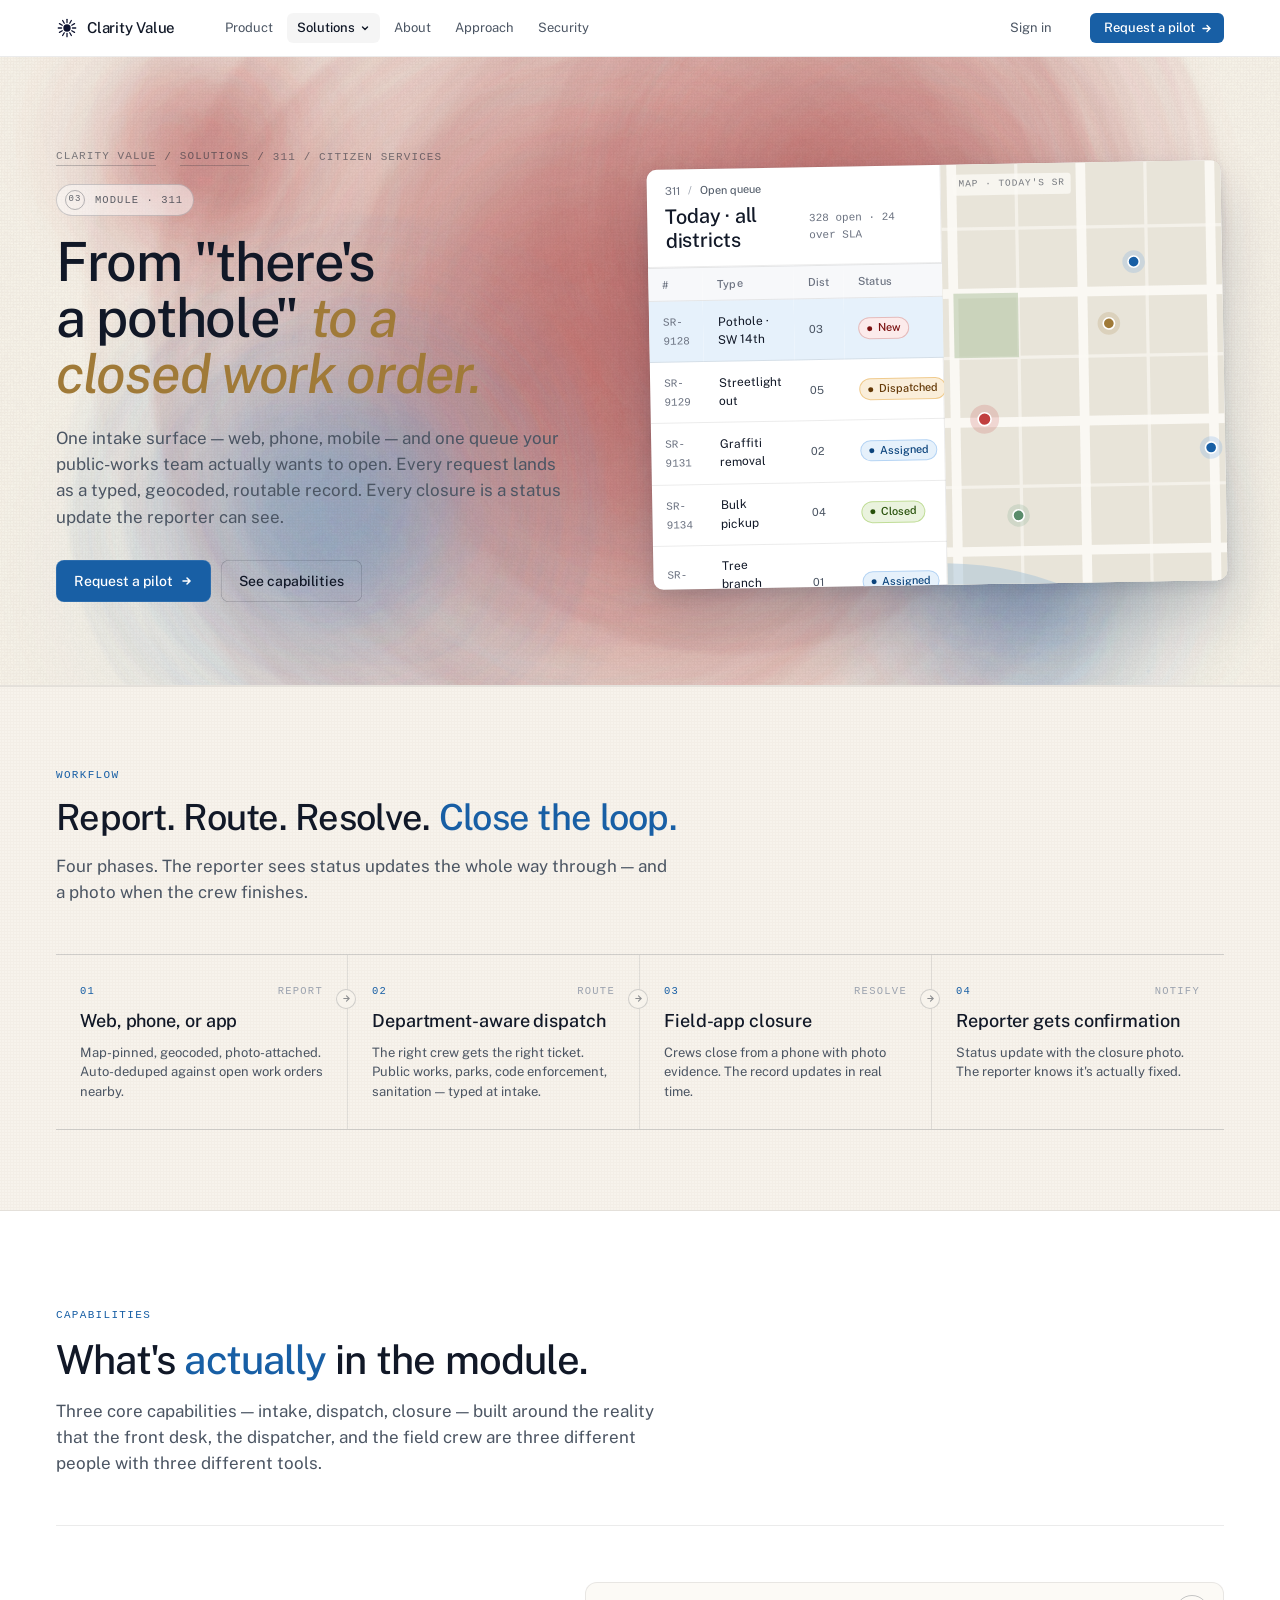
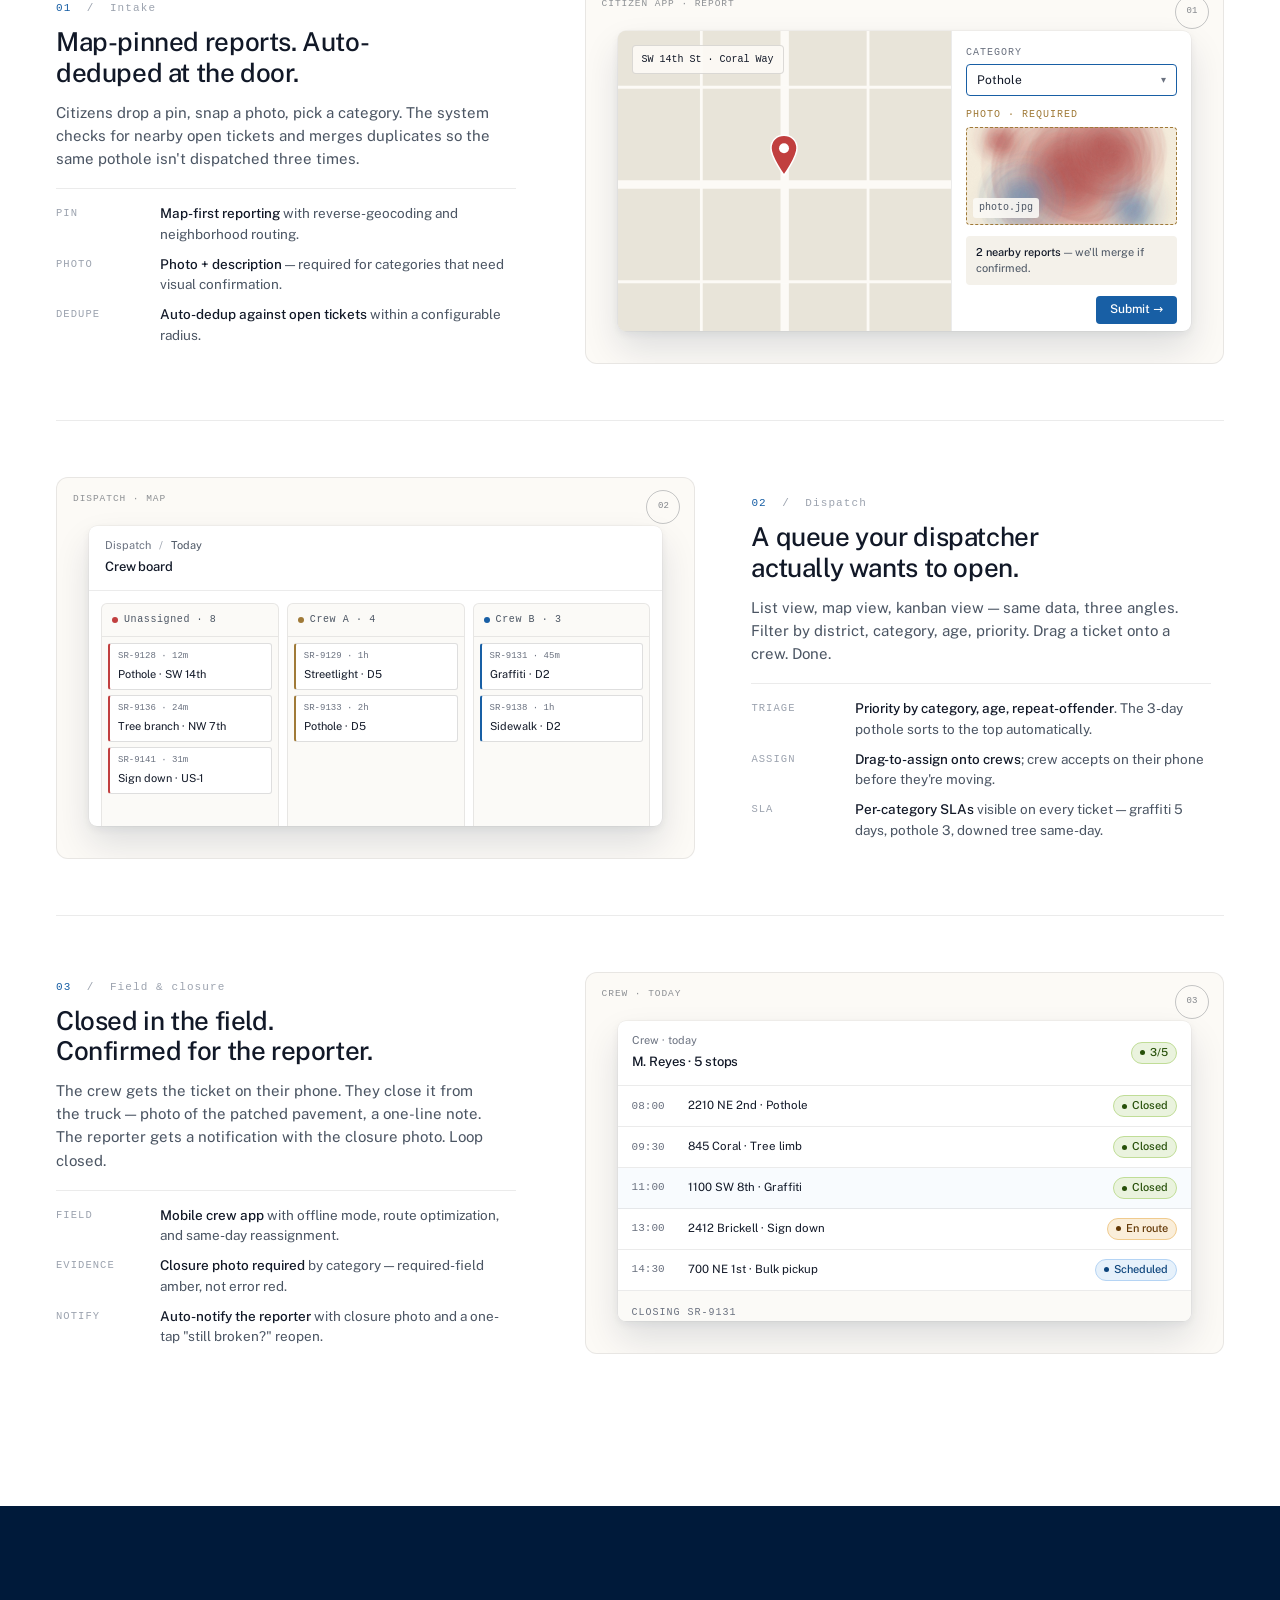
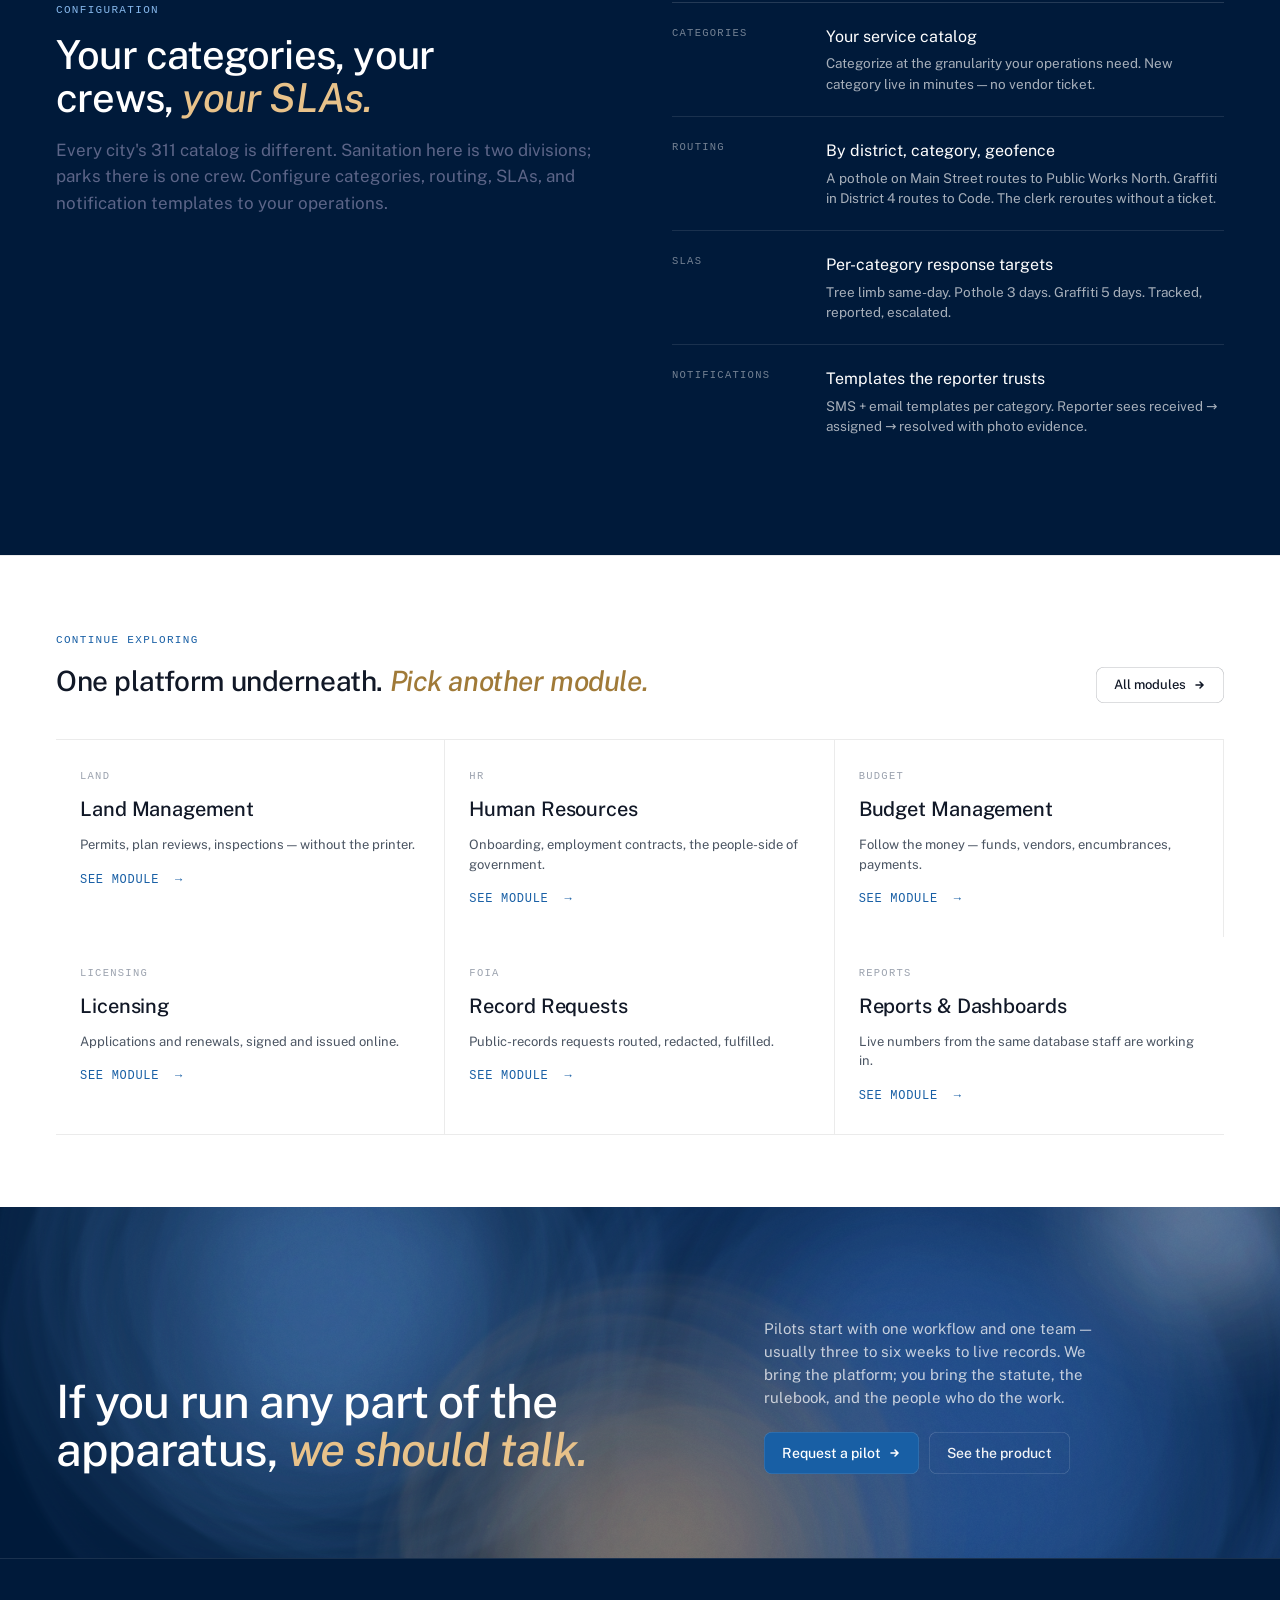
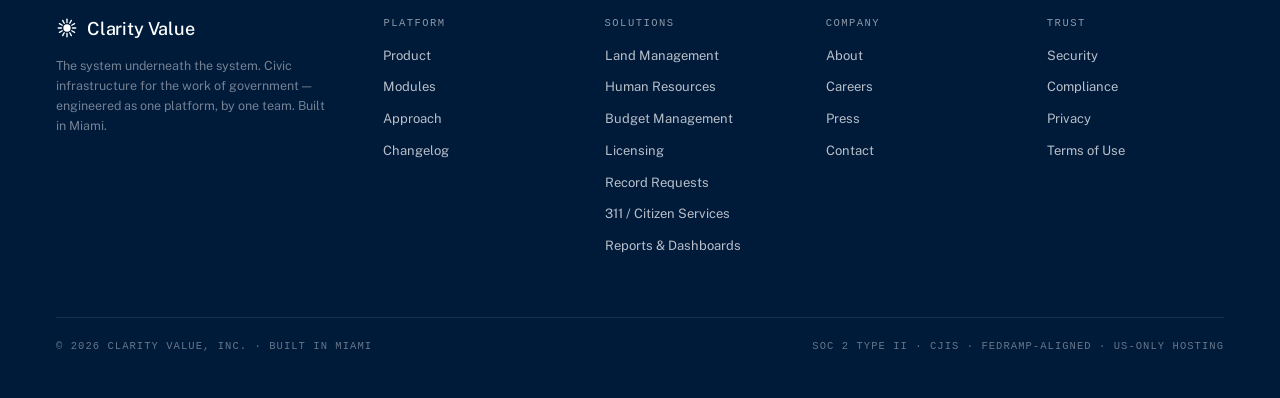
==== 311.html @ 5f14c414 "Cache fix: ?v=2 on module-shell css/js + reduce cache TTL to must-revalidate (was burning 24hr stale" ====
<!doctype html>
<html lang="en" data-cm-module="311">
<head>
<meta charset="utf-8" />
<meta name="viewport" content="width=device-width,initial-scale=1" />
<title>311 / Citizen Services — Clarity Value</title>
<meta name="description" content="From 'there's a pothole' to a closed work order. One intake surface — web, phone, mobile — and one queue your public-works team actually wants to open." />
<meta property="og:type" content="website" />
<meta property="og:site_name" content="Clarity Value" />
<meta property="og:url" content="https://clarityvalue.netlify.app/311.html" />
<meta property="og:title" content="311 / Citizen Services — Clarity Value" />
<meta property="og:description" content="From a pothole report to a closed work order. One intake surface, one queue." />
<meta property="og:image" content="https://clarityvalue.netlify.app/art/og-image.png" />
<meta property="og:image:width" content="1200" />
<meta property="og:image:height" content="630" />
<meta name="twitter:card" content="summary_large_image" />
<meta name="twitter:title" content="311 / Citizen Services — Clarity Value" />
<meta name="twitter:description" content="From a pothole report to a closed work order." />
<meta name="twitter:image" content="https://clarityvalue.netlify.app/art/og-image.png" />

<link rel="stylesheet" href="tokens/colors.css" />
<link rel="stylesheet" href="tokens/typography.css" />
<link rel="stylesheet" href="tokens/density.css" />
<link rel="stylesheet" href="tokens/components-controls.css" />
<link rel="stylesheet" href="tokens/components-display.css" />
<link rel="stylesheet" href="tokens/components-shell.css" />
<link rel="stylesheet" href="module-shell.css?v=2" />
<!-- Google Analytics -->
<script async src="https://www.googletagmanager.com/gtag/js?id=G-91MDWR08NJ"></script>
<script>
  window.dataLayer = window.dataLayer || [];
  function gtag(){dataLayer.push(arguments);}
  gtag('js', new Date());
  gtag('config', 'G-91MDWR08NJ');
</script>
</head>
<body>

<div data-cm-slot="nav"></div>

<main>

  <section class="cm-mhero cm-mhero--311">
    <div class="cm-mhero-row">
      <div>
        <div class="cm-mhero-crumb">
          <a href="index.html">Clarity Value</a><span>/</span>
          <a href="index.html#modules">Solutions</a><span>/</span>
          <span>311 / Citizen Services</span>
        </div>
        <span class="cm-mhero-fig"><span class="cm-fig-mark">03</span><span>Module · 311</span></span>
        <h1>From "there's a pothole" <em class="cm-script">to a closed work order.</em></h1>
        <p class="cm-mhero-lede">One intake surface — web, phone, mobile — and one queue your public-works team actually wants to open. Every request lands as a typed, geocoded, routable record. Every closure is a status update the reporter can see.</p>
        <div class="cm-mhero-ctas">
          <a class="cm-btn cm-btn--primary" href="contacts.html">Request a pilot
            <svg viewBox="0 0 12 12" fill="none"><path d="M2 6h7M6 3l3 3-3 3" stroke="currentColor" stroke-width="1.5" stroke-linecap="round"/></svg>
          </a>
          <a class="cm-btn cm-btn--ghost" href="#capabilities">See capabilities</a>
        </div>
      </div>
      <div class="cm-mhero-art">
        <div class="cm-mhero-surface" id="hero-surface" style="left:0;right:0;top:20px;bottom:20px;transform:rotate(-1deg)"></div>
      </div>
    </div>
  </section>

  <section class="cm-sec cm-sec--paper" style="padding:80px 0">
    <div class="cm-wrap">
      <div class="cm-sec-head">
        <span class="cm-eyebrow cm-eyebrow--blue cm-sec-eyebrow">Workflow</span>
        <h2 class="cm-sec-h2" style="font-size:36px">Report. Route. Resolve. <em>Close the loop.</em></h2>
        <p class="cm-sec-sub">Four phases. The reporter sees status updates the whole way through — and a photo when the crew finishes.</p>
      </div>
      <div class="cm-flow">
        <div class="cm-flow-step">
          <div class="cm-flow-k"><strong>01</strong><span>Report</span></div>
          <h4 class="cm-flow-h">Web, phone, or app</h4>
          <p class="cm-flow-b">Map-pinned, geocoded, photo-attached. Auto-deduped against open work orders nearby.</p>
          <div class="cm-flow-arrow"><svg viewBox="0 0 10 10" width="9" height="9" fill="none"><path d="M2 5h6M5 2l3 3-3 3" stroke="currentColor" stroke-width="1.2" stroke-linecap="round"/></svg></div>
        </div>
        <div class="cm-flow-step">
          <div class="cm-flow-k"><strong>02</strong><span>Route</span></div>
          <h4 class="cm-flow-h">Department-aware dispatch</h4>
          <p class="cm-flow-b">The right crew gets the right ticket. Public works, parks, code enforcement, sanitation — typed at intake.</p>
          <div class="cm-flow-arrow"><svg viewBox="0 0 10 10" width="9" height="9" fill="none"><path d="M2 5h6M5 2l3 3-3 3" stroke="currentColor" stroke-width="1.2" stroke-linecap="round"/></svg></div>
        </div>
        <div class="cm-flow-step">
          <div class="cm-flow-k"><strong>03</strong><span>Resolve</span></div>
          <h4 class="cm-flow-h">Field-app closure</h4>
          <p class="cm-flow-b">Crews close from a phone with photo evidence. The record updates in real time.</p>
          <div class="cm-flow-arrow"><svg viewBox="0 0 10 10" width="9" height="9" fill="none"><path d="M2 5h6M5 2l3 3-3 3" stroke="currentColor" stroke-width="1.2" stroke-linecap="round"/></svg></div>
        </div>
        <div class="cm-flow-step">
          <div class="cm-flow-k"><strong>04</strong><span>Notify</span></div>
          <h4 class="cm-flow-h">Reporter gets confirmation</h4>
          <p class="cm-flow-b">Status update with the closure photo. The reporter knows it's actually fixed.</p>
        </div>
      </div>
    </div>
  </section>

  <section class="cm-sec" id="capabilities">
    <div class="cm-wrap">
      <div class="cm-sec-head">
        <span class="cm-eyebrow cm-eyebrow--blue cm-sec-eyebrow">Capabilities</span>
        <h2 class="cm-sec-h2">What's <em>actually</em> in the module.</h2>
        <p class="cm-sec-sub">Three core capabilities — intake, dispatch, closure — built around the reality that the front desk, the dispatcher, and the field crew are three different people with three different tools.</p>
      </div>

      <div class="cm-cap-row" style="margin-top:48px">
        <div class="cm-cap-copy">
          <div class="cm-cap-num"><strong>01</strong> &nbsp;/&nbsp; Intake</div>
          <h3 class="cm-cap-h3">Map-pinned reports. Auto-deduped at the door.</h3>
          <p class="cm-cap-lede">Citizens drop a pin, snap a photo, pick a category. The system checks for nearby open tickets and merges duplicates so the same pothole isn't dispatched three times.</p>
          <ul class="cm-cap-bullets">
            <li><span class="cm-feat-k">Pin</span><span><b>Map-first reporting</b> with reverse-geocoding and neighborhood routing.</span></li>
            <li><span class="cm-feat-k">Photo</span><span><b>Photo + description</b> — required for categories that need visual confirmation.</span></li>
            <li><span class="cm-feat-k">Dedupe</span><span><b>Auto-dedup against open tickets</b> within a configurable radius.</span></li>
          </ul>
        </div>
        <div class="cm-cap-art">
          <span class="cm-cap-art-spec">CITIZEN APP · REPORT</span>
          <span class="cm-cap-art-mark">01</span>
          <div class="cm-cap-art-surface" id="cap1-surface"></div>
        </div>
      </div>

      <div class="cm-cap-row cm-cap-row--reverse">
        <div class="cm-cap-art">
          <span class="cm-cap-art-spec">DISPATCH · MAP</span>
          <span class="cm-cap-art-mark">02</span>
          <div class="cm-cap-art-surface" id="cap2-surface"></div>
        </div>
        <div class="cm-cap-copy">
          <div class="cm-cap-num"><strong>02</strong> &nbsp;/&nbsp; Dispatch</div>
          <h3 class="cm-cap-h3">A queue your dispatcher actually wants to open.</h3>
          <p class="cm-cap-lede">List view, map view, kanban view — same data, three angles. Filter by district, category, age, priority. Drag a ticket onto a crew. Done.</p>
          <ul class="cm-cap-bullets">
            <li><span class="cm-feat-k">Triage</span><span><b>Priority by category, age, repeat-offender</b>. The 3-day pothole sorts to the top automatically.</span></li>
            <li><span class="cm-feat-k">Assign</span><span><b>Drag-to-assign onto crews</b>; crew accepts on their phone before they're moving.</span></li>
            <li><span class="cm-feat-k">SLA</span><span><b>Per-category SLAs</b> visible on every ticket — graffiti 5 days, pothole 3, downed tree same-day.</span></li>
          </ul>
        </div>
      </div>

      <div class="cm-cap-row">
        <div class="cm-cap-copy">
          <div class="cm-cap-num"><strong>03</strong> &nbsp;/&nbsp; Field &amp; closure</div>
          <h3 class="cm-cap-h3">Closed in the field. Confirmed for the reporter.</h3>
          <p class="cm-cap-lede">The crew gets the ticket on their phone. They close it from the truck — photo of the patched pavement, a one-line note. The reporter gets a notification with the closure photo. Loop closed.</p>
          <ul class="cm-cap-bullets">
            <li><span class="cm-feat-k">Field</span><span><b>Mobile crew app</b> with offline mode, route optimization, and same-day reassignment.</span></li>
            <li><span class="cm-feat-k">Evidence</span><span><b>Closure photo required</b> by category — required-field amber, not error red.</span></li>
            <li><span class="cm-feat-k">Notify</span><span><b>Auto-notify the reporter</b> with closure photo and a one-tap "still broken?" reopen.</span></li>
          </ul>
        </div>
        <div class="cm-cap-art">
          <span class="cm-cap-art-spec">CREW · TODAY</span>
          <span class="cm-cap-art-mark">03</span>
          <div class="cm-cap-art-surface" id="cap3-surface"></div>
        </div>
      </div>
    </div>
  </section>

  <section class="cm-sec cm-sec--dark">
    <div class="cm-wrap">
      <div style="display:grid;grid-template-columns:1fr 1fr;gap:64px;align-items:start">
        <div>
          <span class="cm-eyebrow cm-eyebrow--blue cm-sec-eyebrow" style="color:#85B7EB">Configuration</span>
          <h2 class="cm-sec-h2">Your categories, your crews, <em class="cm-script">your SLAs.</em></h2>
          <p class="cm-sec-sub" style="margin-top:18px">Every city's 311 catalog is different. Sanitation here is two divisions; parks there is one crew. Configure categories, routing, SLAs, and notification templates to your operations.</p>
        </div>
        <div style="display:flex;flex-direction:column;border-top:0.5px solid rgba(255,255,255,0.14)">
          <div style="padding:22px 0;border-bottom:0.5px solid rgba(255,255,255,0.10);display:grid;grid-template-columns:130px 1fr;gap:24px"><span style="font-family:var(--cv-font-mono);font-size:10.5px;letter-spacing:0.12em;text-transform:uppercase;color:rgba(255,255,255,0.45)">Categories</span><div><div style="color:#fff;font-family:var(--cv-font-display);font-size:16px;margin-bottom:4px">Your service catalog</div><div style="font-size:13.5px;line-height:1.5;color:rgba(255,255,255,0.65)">Categorize at the granularity your operations need. New category live in minutes — no vendor ticket.</div></div></div>
          <div style="padding:22px 0;border-bottom:0.5px solid rgba(255,255,255,0.10);display:grid;grid-template-columns:130px 1fr;gap:24px"><span style="font-family:var(--cv-font-mono);font-size:10.5px;letter-spacing:0.12em;text-transform:uppercase;color:rgba(255,255,255,0.45)">Routing</span><div><div style="color:#fff;font-family:var(--cv-font-display);font-size:16px;margin-bottom:4px">By district, category, geofence</div><div style="font-size:13.5px;line-height:1.5;color:rgba(255,255,255,0.65)">A pothole on Main Street routes to Public Works North. Graffiti in District 4 routes to Code. The clerk reroutes without a ticket.</div></div></div>
          <div style="padding:22px 0;border-bottom:0.5px solid rgba(255,255,255,0.10);display:grid;grid-template-columns:130px 1fr;gap:24px"><span style="font-family:var(--cv-font-mono);font-size:10.5px;letter-spacing:0.12em;text-transform:uppercase;color:rgba(255,255,255,0.45)">SLAs</span><div><div style="color:#fff;font-family:var(--cv-font-display);font-size:16px;margin-bottom:4px">Per-category response targets</div><div style="font-size:13.5px;line-height:1.5;color:rgba(255,255,255,0.65)">Tree limb same-day. Pothole 3 days. Graffiti 5 days. Tracked, reported, escalated.</div></div></div>
          <div style="padding:22px 0;display:grid;grid-template-columns:130px 1fr;gap:24px"><span style="font-family:var(--cv-font-mono);font-size:10.5px;letter-spacing:0.12em;text-transform:uppercase;color:rgba(255,255,255,0.45)">Notifications</span><div><div style="color:#fff;font-family:var(--cv-font-display);font-size:16px;margin-bottom:4px">Templates the reporter trusts</div><div style="font-size:13.5px;line-height:1.5;color:rgba(255,255,255,0.65)">SMS + email templates per category. Reporter sees received → assigned → resolved with photo evidence.</div></div></div>
        </div>
      </div>
    </div>
  </section>

  <div data-cm-slot="xlinks"></div>
  <div data-cm-slot="cta"></div>
</main>
<div data-cm-slot="footer"></div>

<script src="module-shell.js?v=2"></script>

<script>
/* Hero — split list + map */
(function(){
  const el = document.getElementById('hero-surface');
  if (!el) return;
  const rows = [
    {id:'9128',type:'Pothole · SW 14th',d:'03',state:'red',label:'New'},
    {id:'9129',type:'Streetlight out',d:'05',state:'amber',label:'Dispatched'},
    {id:'9131',type:'Graffiti removal',d:'02',state:'blue',label:'Assigned'},
    {id:'9134',type:'Bulk pickup',d:'04',state:'green',label:'Closed'},
    {id:'9136',type:'Tree branch down',d:'01',state:'blue',label:'Assigned'},
    {id:'9138',type:'Sidewalk repair',d:'02',state:'amber',label:'Dispatched'},
  ];
  el.innerHTML = `
    <div style="display:grid;grid-template-columns:1.05fr 1fr;height:100%">
      <div style="display:flex;flex-direction:column;min-width:0;border-right:0.5px solid var(--cv-line-hairline)">
        <div style="padding:14px 18px;border-bottom:0.5px solid var(--cv-line-hairline)">
          <div class="cv-breadcrumb" style="margin-bottom:5px">311 <span style="color:var(--cv-text-muted);margin:0 5px">/</span> <span style="color:var(--cv-text-secondary)">Open queue</span></div>
          <div style="display:flex;align-items:baseline;gap:10px"><span class="cv-page-title">Today · all districts</span><span style="font-size:11px;color:var(--cv-text-tertiary);font-family:var(--cv-font-mono)">328 open · 24 over SLA</span></div>
        </div>
        <table class="cv-tbl" style="width:100%">
          <thead><tr><th>#</th><th>Type</th><th>Dist</th><th>Status</th></tr></thead>
          <tbody>${rows.map((r,i)=>`<tr${i===0?' class="is-selected"':''}><td><span class="cv-tbl-id">SR-${r.id}</span></td><td>${r.type}</td><td><span style="font-size:11px;color:var(--cv-text-secondary)">${r.d}</span></td><td><span class="cv-pill cv-pill--${r.state}">${r.label}</span></td></tr>`).join('')}</tbody>
        </table>
      </div>
      <div style="background:#E8E4D9;position:relative;overflow:hidden">
        <svg viewBox="0 0 280 320" style="width:100%;height:100%;position:absolute;inset:0" preserveAspectRatio="xMidYMid slice">
          <rect width="280" height="320" fill="#E8E4D9"/>
          <!-- streets -->
          <g stroke="#FCFAF6" stroke-width="6" opacity="0.9">
            <line x1="0" y1="80" x2="280" y2="80"/><line x1="0" y1="160" x2="280" y2="160"/><line x1="0" y1="240" x2="280" y2="240"/>
            <line x1="60" y1="0" x2="60" y2="320"/><line x1="140" y1="0" x2="140" y2="320"/><line x1="220" y1="0" x2="220" y2="320"/>
          </g>
          <g stroke="#FCFAF6" stroke-width="2" opacity="0.6">
            <line x1="0" y1="40" x2="280" y2="40"/><line x1="0" y1="120" x2="280" y2="120"/><line x1="0" y1="200" x2="280" y2="200"/><line x1="0" y1="280" x2="280" y2="280"/>
            <line x1="100" y1="0" x2="100" y2="320"/><line x1="180" y1="0" x2="180" y2="320"/>
          </g>
          <!-- water -->
          <path d="M0 250 Q 70 240 120 260 T 280 250 L 280 320 L 0 320 Z" fill="#A8C4D8" opacity="0.5"/>
          <!-- park -->
          <rect x="60" y="80" width="40" height="40" fill="#B7C9A8" opacity="0.6"/>
          <!-- pins -->
          <g><circle cx="78" cy="158" r="9" fill="rgba(193,63,63,0.18)"/><circle cx="78" cy="158" r="4" fill="#C13F3F" stroke="#fff" stroke-width="1"/></g>
          <g><circle cx="156" cy="100" r="7" fill="rgba(160,122,56,0.18)"/><circle cx="156" cy="100" r="3.5" fill="#A07A38" stroke="#fff" stroke-width="1"/></g>
          <g><circle cx="218" cy="178" r="7" fill="rgba(74,144,226,0.18)"/><circle cx="218" cy="178" r="3.5" fill="#185FA5" stroke="#fff" stroke-width="1"/></g>
          <g><circle cx="98" cy="218" r="7" fill="rgba(123,168,136,0.22)"/><circle cx="98" cy="218" r="3.5" fill="#5A8C6B" stroke="#fff" stroke-width="1"/></g>
          <g><circle cx="172" cy="62" r="7" fill="rgba(74,144,226,0.18)"/><circle cx="172" cy="62" r="3.5" fill="#185FA5" stroke="#fff" stroke-width="1"/></g>
          <g><circle cx="248" cy="138" r="7" fill="rgba(160,122,56,0.18)"/><circle cx="248" cy="138" r="3.5" fill="#A07A38" stroke="#fff" stroke-width="1"/></g>
        </svg>
        <div style="position:absolute;top:10px;left:12px;font-family:var(--cv-font-mono);font-size:9.5px;letter-spacing:0.10em;color:rgba(31,39,51,0.6);text-transform:uppercase;background:rgba(252,250,246,0.8);padding:3px 6px;border-radius:3px">Map · today's SR</div>
        <div style="position:absolute;bottom:10px;right:12px;background:rgba(252,250,246,0.92);border:0.5px solid var(--cv-line-strong);border-radius:4px;padding:8px 10px;font-size:10.5px;line-height:1.6;color:var(--cv-text-secondary);font-family:var(--cv-font-mono)">
          <div style="display:flex;align-items:center;gap:6px"><span style="width:7px;height:7px;border-radius:50%;background:#C13F3F"></span>New</div>
          <div style="display:flex;align-items:center;gap:6px"><span style="width:7px;height:7px;border-radius:50%;background:#A07A38"></span>Dispatched</div>
          <div style="display:flex;align-items:center;gap:6px"><span style="width:7px;height:7px;border-radius:50%;background:#185FA5"></span>Assigned</div>
          <div style="display:flex;align-items:center;gap:6px"><span style="width:7px;height:7px;border-radius:50%;background:#5A8C6B"></span>Closed</div>
        </div>
      </div>
    </div>
  `;
})();

/* Cap 1 — citizen app intake */
(function(){
  const el = document.getElementById('cap1-surface');
  if (!el) return;
  el.innerHTML = `
    <div style="display:grid;grid-template-columns:1fr 240px;height:100%">
      <div style="background:#E8E4D9;position:relative;overflow:hidden">
        <svg viewBox="0 0 240 280" style="width:100%;height:100%;position:absolute;inset:0" preserveAspectRatio="xMidYMid slice">
          <rect width="240" height="280" fill="#E8E4D9"/>
          <g stroke="#FCFAF6" stroke-width="6"><line x1="0" y1="140" x2="240" y2="140"/><line x1="120" y1="0" x2="120" y2="280"/></g>
          <g stroke="#FCFAF6" stroke-width="2"><line x1="0" y1="70" x2="240" y2="70"/><line x1="0" y1="210" x2="240" y2="210"/><line x1="60" y1="0" x2="60" y2="280"/><line x1="180" y1="0" x2="180" y2="280"/></g>
        </svg>
        <div style="position:absolute;top:50%;left:50%;transform:translate(-50%,-100%);">
          <svg width="36" height="44" viewBox="0 0 36 44" fill="none"><path d="M18 2c-7 0-13 5-13 13 0 9 13 27 13 27s13-18 13-27c0-8-6-13-13-13z" fill="#C13F3F" stroke="#fff" stroke-width="1.5"/><circle cx="18" cy="15" r="5" fill="#fff"/></svg>
        </div>
        <div style="position:absolute;top:14px;left:14px;background:rgba(252,250,246,0.92);border:0.5px solid var(--cv-line-strong);border-radius:4px;padding:6px 9px;font-family:var(--cv-font-mono);font-size:10px;color:var(--cv-text-primary)">SW 14th St · Coral Way</div>
      </div>
      <div style="border-left:0.5px solid var(--cv-line-hairline);padding:14px;display:flex;flex-direction:column;gap:11px">
        <div><div style="font-family:var(--cv-font-mono);font-size:10px;letter-spacing:0.10em;color:var(--cv-text-tertiary);text-transform:uppercase;margin-bottom:4px">Category</div><div style="height:30px;border:0.5px solid var(--cv-brand-blue);border-radius:4px;padding:0 10px;display:flex;align-items:center;justify-content:space-between;font-size:12px;color:var(--cv-text-primary)">Pothole<span style="color:var(--cv-text-tertiary);font-size:10px">▾</span></div></div>
        <div><div style="font-family:var(--cv-font-mono);font-size:10px;letter-spacing:0.10em;color:#A07A38;text-transform:uppercase;margin-bottom:4px">Photo · required</div><div style="height:84px;border:0.5px dashed #A07A38;border-radius:4px;background:#FFFCF4 url('art/wash-mod-311.png') center/cover;background-blend-mode:multiply;display:flex;align-items:end;padding:6px"><span style="background:rgba(252,250,246,0.9);font-size:10px;padding:2px 6px;border-radius:3px;color:var(--cv-text-secondary);font-family:var(--cv-font-mono)">photo.jpg</span></div></div>
        <div style="background:#F4F1EA;padding:8px 10px;border-radius:4px;font-size:11px;color:var(--cv-text-secondary);line-height:1.5"><b style="color:var(--cv-text-primary);font-weight:500">2 nearby reports</b> — we'll merge if confirmed.</div>
        <div style="display:flex;justify-content:flex-end"><span style="height:28px;padding:0 14px;background:var(--cv-brand-blue);color:#fff;border-radius:4px;font-size:12px;font-weight:500;display:inline-flex;align-items:center">Submit →</span></div>
      </div>
    </div>
  `;
})();

/* Cap 2 — dispatch kanban */
(function(){
  const el = document.getElementById('cap2-surface');
  if (!el) return;
  const cols = [
    {h:'Unassigned · 8',color:'#C13F3F',rows:[{id:'9128',t:'Pothole · SW 14th',m:'12m',sla:'red'},{id:'9136',t:'Tree branch · NW 7th',m:'24m',sla:'amber'},{id:'9141',t:'Sign down · US-1',m:'31m',sla:'amber'}]},
    {h:'Crew A · 4',color:'#A07A38',rows:[{id:'9129',t:'Streetlight · D5',m:'1h',sla:'green'},{id:'9133',t:'Pothole · D5',m:'2h',sla:'green'}]},
    {h:'Crew B · 3',color:'#185FA5',rows:[{id:'9131',t:'Graffiti · D2',m:'45m',sla:'green'},{id:'9138',t:'Sidewalk · D2',m:'1h',sla:'green'}]},
  ];
  el.innerHTML = `
    <div style="padding:12px 16px;border-bottom:0.5px solid var(--cv-line-hairline)"><div class="cv-breadcrumb" style="margin-bottom:3px">Dispatch <span style="color:var(--cv-text-muted);margin:0 5px">/</span> <span style="color:var(--cv-text-secondary)">Today</span></div><span class="cv-page-title" style="font-size:13px">Crew board</span></div>
    <div style="display:grid;grid-template-columns:repeat(3,1fr);gap:8px;padding:12px;height:calc(100% - 50px);overflow:hidden">
      ${cols.map(col=>`
        <div style="background:#FBFAF7;border:0.5px solid var(--cv-line-hairline);border-radius:6px;display:flex;flex-direction:column;min-width:0">
          <div style="padding:8px 10px;border-bottom:0.5px solid var(--cv-line-hairline);display:flex;align-items:center;gap:6px;font-family:var(--cv-font-mono);font-size:10px;letter-spacing:0.06em;color:var(--cv-text-secondary)"><span style="width:6px;height:6px;border-radius:50%;background:${col.color}"></span><span>${col.h}</span></div>
          <div style="padding:6px;display:flex;flex-direction:column;gap:5px;overflow:hidden">
            ${col.rows.map(r=>`<div style="background:#fff;border:0.5px solid var(--cv-line-strong);border-left:2px solid ${col.color};border-radius:3px;padding:6px 8px"><div style="font-family:var(--cv-font-mono);font-size:9px;color:var(--cv-text-tertiary);margin-bottom:2px">SR-${r.id} · ${r.m}</div><div style="font-size:11px;color:var(--cv-text-primary)">${r.t}</div></div>`).join('')}
          </div>
        </div>`).join('')}
    </div>
  `;
})();

/* Cap 3 — crew app today */
(function(){
  const el = document.getElementById('cap3-surface');
  if (!el) return;
  el.innerHTML = `
    <div style="padding:12px 14px;border-bottom:0.5px solid var(--cv-line-hairline);display:flex;align-items:center;justify-content:space-between">
      <div><div class="cv-breadcrumb" style="margin-bottom:3px">Crew · today</div><span class="cv-page-title" style="font-size:13px">M. Reyes · 5 stops</span></div>
      <span class="cv-pill cv-pill--green">3/5</span>
    </div>
    <div>
      ${[
        {t:'08:00',addr:'2210 NE 2nd · Pothole',state:'green',label:'Closed'},
        {t:'09:30',addr:'845 Coral · Tree limb',state:'green',label:'Closed'},
        {t:'11:00',addr:'1100 SW 8th · Graffiti',state:'green',label:'Closed'},
        {t:'13:00',addr:'2412 Brickell · Sign down',state:'amber',label:'En route'},
        {t:'14:30',addr:'700 NE 1st · Bulk pickup',state:'blue',label:'Scheduled'},
      ].map((s,i)=>`<div style="padding:9px 14px;border-bottom:0.5px solid var(--cv-line-hairline);display:grid;grid-template-columns:46px 1fr auto;gap:10px;align-items:center;${i===2?'background:rgba(74,144,226,0.04)':''}">
        <span style="font-family:var(--cv-font-mono);font-size:11px;color:var(--cv-text-tertiary)">${s.t}</span>
        <span style="font-size:11.5px;color:var(--cv-text-primary)">${s.addr}</span>
        <span class="cv-pill cv-pill--${s.state}">${s.label}</span>
      </div>`).join('')}
      <div style="padding:14px;background:#FBFAF7"><div style="font-family:var(--cv-font-mono);font-size:10px;letter-spacing:0.10em;color:var(--cv-text-tertiary);margin-bottom:6px">CLOSING SR-9131</div><div style="display:grid;grid-template-columns:60px 1fr;gap:10px"><div style="aspect-ratio:1;background:#E8E4D9 url('art/wash-mod-311.png') center/cover;background-blend-mode:multiply;border-radius:3px;border:0.5px solid var(--cv-line-strong)"></div><div style="font-size:11px;color:var(--cv-text-secondary);line-height:1.5">Photo attached. <span style="color:#A07A38">Note required.</span><div style="margin-top:6px"><span style="height:24px;padding:0 10px;background:var(--cv-brand-blue);color:#fff;border-radius:3px;font-size:11px;font-weight:500;display:inline-flex;align-items:center">Close ticket</span></div></div></div></div>
    </div>
  `;
})();
</script>
</body>
</html>
---- tokens/colors.css ----
/* ============================================================
   Clarity Value — Phase 3 Color Tokens
   Source: gov_chrome_canonical.html (signed off 2026-04-28)
   ============================================================ */

:root {
  /* ---- Brand ---- */
  --cv-brand-blue: #185FA5;
  --cv-brand-blue-hover: #0C447C;
  --cv-brand-blue-tint: #E6F1FB;
  --cv-brand-blue-tint-2: #D6E6F5;
  --cv-brand-blue-border: #B5D4F4;

  /* Primary ramp */
  --cv-primary-50:  #E6F1FB;
  --cv-primary-100: #CDDFEF;
  --cv-primary-200: #B5D4F4;
  --cv-primary-300: #85B7EB;
  --cv-primary-400: #378ADD;
  --cv-primary-500: #266DAF;
  --cv-primary-main: #185FA5;
  --cv-primary-dark: #0C447C;

  /* ---- Text ---- */
  --cv-text-primary:    #111827;
  --cv-text-secondary:  #4B5563;
  --cv-text-tertiary:   #6B7280;
  --cv-text-muted:      #9CA3AF;
  --cv-text-on-dark:    #F3F4F6;
  --cv-text-on-dark-muted: #9CA0B5;

  /* ---- Surface ---- */
  --cv-surface-page:        #F7F8FA;
  --cv-surface-card:        #FFFFFF;
  --cv-surface-sidebar:     #1B2245;
  --cv-surface-sidebar-dark:#141B36;
  --cv-surface-sidebar-hover: rgba(255,255,255,0.06);
  --cv-surface-sidebar-active: rgba(255,255,255,0.10);

  /* ---- Lines / Hairlines (Density Rule 8) ---- */
  --cv-line-hairline: rgba(0,0,0,0.08);   /* default 0.5px structural line */
  --cv-line-strong:   rgba(0,0,0,0.13);   /* muted-pill borders, table input */
  --cv-line-stronger: rgba(0,0,0,0.20);   /* checkbox borders, hover emphasis */
  --cv-line-input:    rgba(0,0,0,0.18);   /* default input border */
  --cv-line-input-hover: rgba(0,0,0,0.32);

  /* ---- Status pills (5 severities × 3 stops) ---- */
  --cv-status-muted-bg:    #F7F8FA;  --cv-status-muted-border:    rgba(0,0,0,0.13); --cv-status-muted-text:    #4B5563;
  --cv-status-blue-bg:     #E6F1FB;  --cv-status-blue-border:     #B5D4F4;          --cv-status-blue-text:     #0C447C;
  --cv-status-green-bg:    #EAF3DE;  --cv-status-green-border:    #C0DD97;          --cv-status-green-text:    #27500A;
  --cv-status-amber-bg:    #FAEEDA;  --cv-status-amber-border:    #F0CB8E;          --cv-status-amber-text:    #633806;
  --cv-status-red-bg:      #FCEBEB;  --cv-status-red-border:      #E5BBBB;          --cv-status-red-text:      #7A1010;

  /* ---- Status icon-tile tints (lighter pair, for list-row icons) ---- */
  --cv-tile-blue-bg:  #E6F1FB; --cv-tile-blue-fg:  #185FA5;
  --cv-tile-green-bg: #EAF3DE; --cv-tile-green-fg: #3B6D11;
  --cv-tile-amber-bg: #FAEEDA; --cv-tile-amber-fg: #854F0B;
  --cv-tile-red-bg:   #FCEBEB; --cv-tile-red-fg:   #A32D2D;
  --cv-tile-muted-bg: #F1EFE8; --cv-tile-muted-fg: #5F5E5A;

  /* ---- Tag palette (categorical, not state) ---- */
  --cv-tag-blue-bg:   #DBEAF7; --cv-tag-blue-text:   #1A4F8A;
  --cv-tag-teal-bg:   #C7E5DA; --cv-tag-teal-text:   #0F5240;
  --cv-tag-green-bg:  #DEEFD9; --cv-tag-green-text:  #2D6A1F;
  --cv-tag-amber-bg:  #F7E9CC; --cv-tag-amber-text:  #80531A;
  --cv-tag-coral-bg:  #F8D8CC; --cv-tag-coral-text:  #8B3015;
  --cv-tag-pink-bg:   #F5D3DD; --cv-tag-pink-text:   #7A2543;
  --cv-tag-purple-bg: #DDD9F4; --cv-tag-purple-text: #463A85;
  --cv-tag-muted-bg:  #E5E7EB; --cv-tag-muted-text:  #374151;

  /* ---- Required-field amber (NOT error red) ---- */
  --cv-required-asterisk: #BA7517;

  /* ---- Error / focus ---- */
  --cv-error-border: #C13F3F;
  --cv-error-main:   #F34747;
}
---- tokens/typography.css ----
/* ============================================================
   Clarity Value — Typography
   Family: Public Sans (civic-tech canon)
   Two weights only — 400 regular, 500 emphasized. No 600, no 700.
   ============================================================ */

/* Brand fonts — Public Sans (self-hosted) */
@font-face { font-family: "Public Sans"; font-style: normal;  font-weight: 100; src: url("../fonts/PublicSans-Thin.ttf") format("truetype"); font-display: swap; }
@font-face { font-family: "Public Sans"; font-style: italic;  font-weight: 100; src: url("../fonts/PublicSans-ThinItalic.ttf") format("truetype"); font-display: swap; }
@font-face { font-family: "Public Sans"; font-style: normal;  font-weight: 200; src: url("../fonts/PublicSans-ExtraLight.ttf") format("truetype"); font-display: swap; }
@font-face { font-family: "Public Sans"; font-style: italic;  font-weight: 200; src: url("../fonts/PublicSans-ExtraLightItalic.ttf") format("truetype"); font-display: swap; }
@font-face { font-family: "Public Sans"; font-style: normal;  font-weight: 300; src: url("../fonts/PublicSans-Light.ttf") format("truetype"); font-display: swap; }
@font-face { font-family: "Public Sans"; font-style: italic;  font-weight: 300; src: url("../fonts/PublicSans-LightItalic.ttf") format("truetype"); font-display: swap; }
@font-face { font-family: "Public Sans"; font-style: normal;  font-weight: 400; src: url("../fonts/PublicSans-Regular.ttf") format("truetype"); font-display: swap; }
@font-face { font-family: "Public Sans"; font-style: italic;  font-weight: 400; src: url("../fonts/PublicSans-Italic.ttf") format("truetype"); font-display: swap; }
@font-face { font-family: "Public Sans"; font-style: normal;  font-weight: 500; src: url("../fonts/PublicSans-Medium.ttf") format("truetype"); font-display: swap; }
@font-face { font-family: "Public Sans"; font-style: italic;  font-weight: 500; src: url("../fonts/PublicSans-MediumItalic.ttf") format("truetype"); font-display: swap; }
@font-face { font-family: "Public Sans"; font-style: normal;  font-weight: 600; src: url("../fonts/PublicSans-SemiBold.ttf") format("truetype"); font-display: swap; }
@font-face { font-family: "Public Sans"; font-style: italic;  font-weight: 600; src: url("../fonts/PublicSans-SemiBoldItalic.ttf") format("truetype"); font-display: swap; }
@font-face { font-family: "Public Sans"; font-style: normal;  font-weight: 700; src: url("../fonts/PublicSans-Bold.ttf") format("truetype"); font-display: swap; }
@font-face { font-family: "Public Sans"; font-style: italic;  font-weight: 700; src: url("../fonts/PublicSans-BoldItalic.ttf") format("truetype"); font-display: swap; }
@font-face { font-family: "Public Sans"; font-style: normal;  font-weight: 800; src: url("../fonts/PublicSans-ExtraBold.ttf") format("truetype"); font-display: swap; }
@font-face { font-family: "Public Sans"; font-style: italic;  font-weight: 800; src: url("../fonts/PublicSans-ExtraBoldItalic.ttf") format("truetype"); font-display: swap; }
@font-face { font-family: "Public Sans"; font-style: normal;  font-weight: 900; src: url("../fonts/PublicSans-Black.ttf") format("truetype"); font-display: swap; }
@font-face { font-family: "Public Sans"; font-style: italic;  font-weight: 900; src: url("../fonts/PublicSans-BlackItalic.ttf") format("truetype"); font-display: swap; }

/* Mono — Roboto Mono via Google Fonts (no brand mono font supplied) */
@import url("https://fonts.googleapis.com/css2?family=Roboto+Mono:wght@400;500&display=swap");

:root {
  --cv-font-sans: "Public Sans", system-ui, -apple-system, "Segoe UI", Helvetica, Arial, sans-serif;
  --cv-font-mono: "Roboto Mono", ui-monospace, SFMono-Regular, monospace;

  /* Type scale (px) */
  --cv-fs-10: 10px;    /* search hint badge */
  --cv-fs-11: 11px;    /* caps eyebrow, breadcrumb, meta, status pill, table header */
  --cv-fs-115: 11.5px; /* input prefix mono */
  --cv-fs-12: 12px;    /* body, table body, button, input, action panel */
  --cv-fs-125: 12.5px; /* input chrome (.fi3) */
  --cv-fs-13: 13px;    /* card title */
  --cv-fs-14: 14px;    /* prose body, empty-state title, form-section header small */
  --cv-fs-16: 16px;    /* prose H1/H2 (admin-authored) */
  --cv-fs-18: 18px;    /* form-section header large, step title */
  --cv-fs-20: 20px;    /* page title */

  /* Line-heights */
  --cv-lh-tight: 1.2;   /* buttons, page title */
  --cv-lh-snug:  1.3;   /* card titles, h1/h2 chrome */
  --cv-lh-base:  1.4;   /* h3, header-large, h2 prose */
  --cv-lh-prose: 1.45;  /* breadcrumb, meta, tags, subtitles */
  --cv-lh-body:  1.55;  /* prose body, list items, multi-line input */
  --cv-lh-loose: 1.6;   /* info card body */

  /* Letter-spacing */
  --cv-ls-tight: -0.01em; /* page title */
  --cv-ls-table: 0.02em;  /* table headers */
  --cv-ls-caps:  0.05em;  /* caps eyebrow section headers */
}

/* Base */
html, body {
  font-family: var(--cv-font-sans);
  font-size: 14px;
  font-weight: 400;
  line-height: var(--cv-lh-body);
  color: var(--cv-text-primary);
  background: var(--cv-surface-page);
  -webkit-font-smoothing: antialiased;
  text-rendering: optimizeLegibility;
}

/* Form-element font-family unity rule (2026-04-28) */
button, input, textarea, select { font-family: inherit; }

/* ---- Display roles (use these classes, not raw element selectors) ---- */
.cv-page-title    { font-size: 20px; font-weight: 500; line-height: 1.2; letter-spacing: -0.01em; color: var(--cv-text-primary); }
.cv-card-title    { font-size: 13px; font-weight: 500; line-height: 1.3;  color: var(--cv-text-primary); }
.cv-card-meta     { font-size: 11px; font-weight: 400; line-height: 1.3;  color: var(--cv-text-tertiary); }
.cv-breadcrumb    { font-size: 11px; font-weight: 400; line-height: 1.45; color: var(--cv-text-tertiary); }
.cv-subtitle      { font-size: 12px; font-weight: 400; line-height: 1.45; color: var(--cv-text-tertiary); }
.cv-eyebrow       { font-size: 11px; font-weight: 500; line-height: 1.3;  letter-spacing: 0.05em; text-transform: uppercase; color: var(--cv-text-tertiary); }
.cv-form-label    { font-size: 11px; font-weight: 500; line-height: 1.3;  color: var(--cv-text-secondary); padding-bottom: 5px; }
.cv-table-header  { font-size: 11px; font-weight: 500; line-height: 1.3;  letter-spacing: 0.02em; color: var(--cv-text-tertiary); }
.cv-table-body    { font-size: 12px; font-weight: 400; line-height: 1.4;  color: var(--cv-text-primary); }
.cv-body          { font-size: 14px; font-weight: 400; line-height: 1.55; color: var(--cv-text-primary); }
.cv-body-muted    { font-size: 14px; font-weight: 400; line-height: 1.55; color: var(--cv-text-secondary); }
.cv-h2-prose      { font-size: 16px; font-weight: 500; line-height: 1.4;  color: var(--cv-text-primary); }
.cv-h3-prose      { font-size: 14px; font-weight: 500; line-height: 1.4;  color: var(--cv-text-primary); }
.cv-header-large  { font-size: 18px; font-weight: 500; line-height: 1.3;  color: var(--cv-text-primary); }
---- tokens/density.css ----
/* ============================================================
   Clarity Value — Density, Radii, Elevation, Motion
   ============================================================ */

:root {
  /* Spacing scale */
  --cv-s-0: 0px;
  --cv-s-1: 4px;
  --cv-s-2: 8px;
  --cv-s-3: 16px;
  --cv-s-4: 32px;
  --cv-s-5: 64px;
  --cv-s-6: 80px;

  /* Radii */
  --cv-r-1: 4px;   /* tags, small chips */
  --cv-r-2: 6px;   /* buttons, inputs */
  --cv-r-3: 8px;   /* cards */
  --cv-r-4: 10px;  /* large cards */
  --cv-r-5: 12px;  /* modals */
  --cv-r-pill: 999px;

  /* Component dimensions */
  --cv-h-button-sm: 26px;
  --cv-h-button:    28px; /* Phase 3 default */
  --cv-h-button-md: 30px; /* gov chrome */
  --cv-h-input:     30px;
  --cv-h-input-multi-min: 64px;
  --cv-h-row:       36px;
  --cv-h-icon-btn:  32px;

  /* Page padding */
  --cv-pad-page-h:        24px;
  --cv-pad-page-v:        14px;
  --cv-pad-card-h:        18px;
  --cv-pad-card-v:        14px;
  --cv-pad-table-cell-h:  14px;
  --cv-pad-table-cell-v:  11px;
  --cv-pad-table-head-v:  9px;

  /* Elevation (used very sparingly) */
  --cv-shadow-card:  0 1px 2px rgba(0,0,0,0.03);
  --cv-shadow-pop:   0 8px 24px rgba(0,0,0,0.10), 0 2px 6px rgba(0,0,0,0.06);
  --cv-shadow-modal: 0 24px 60px rgba(0,0,0,0.18), 0 6px 16px rgba(0,0,0,0.08);
  --cv-shadow-panel: -8px 0 24px rgba(0,0,0,0.06); /* compose dock side-rim */

  /* Motion */
  --cv-dur-fast:    100ms; /* hover, button bg */
  --cv-dur-base:    200ms; /* expand, focus */
  --cv-dur-slow:    240ms; /* panel/modal in */
  --cv-ease-std:    cubic-bezier(0.2, 0, 0.2, 1);
  --cv-ease-decel:  cubic-bezier(0,    0, 0.2, 1);
  --cv-ease-accel:  cubic-bezier(0.4,  0, 1,   1);
}
---- tokens/components-controls.css ----
/* ============================================================
   Clarity Value — Buttons, search, inputs, icon button
   ============================================================ */

/* ---- Button base (cv-btn) ---- */
.cv-btn {
  font-family: inherit;
  font-size: 12px;
  font-weight: 500;
  line-height: 1;
  height: 28px;                    /* Phase 3 Clarity 28px */
  padding: 0 12px;
  border-radius: var(--cv-r-2);
  border: 0.5px solid var(--cv-line-strong);
  background: var(--cv-surface-card);
  color: var(--cv-text-primary);
  display: inline-flex; align-items: center; gap: 6px;
  cursor: pointer; white-space: nowrap;
  transition: background var(--cv-dur-fast), border-color var(--cv-dur-fast), color var(--cv-dur-fast);
}
.cv-btn svg { width: 13px; height: 13px; flex-shrink: 0; }
.cv-btn:hover { background: var(--cv-surface-page); border-color: var(--cv-line-stronger); }

/* Variants */
.cv-btn--primary {
  background: var(--cv-brand-blue);
  color: #fff;
  border-color: var(--cv-brand-blue);
}
.cv-btn--primary:hover { background: var(--cv-brand-blue-hover); border-color: var(--cv-brand-blue-hover); }

.cv-btn--ghost {
  background: transparent;
  border-color: transparent;
  color: var(--cv-text-secondary);
}
.cv-btn--ghost:hover { background: var(--cv-surface-page); color: var(--cv-text-primary); }

.cv-btn--danger {
  background: var(--cv-status-red-bg);
  border-color: var(--cv-status-red-border);
  color: var(--cv-status-red-text);
}
.cv-btn--danger:hover { background: #f8dada; }

/* Sizes */
.cv-btn--sm { height: 26px; padding: 0 9px; font-size: 11px; }
.cv-btn--md { height: 30px; padding: 0 12px; }   /* gov chrome 30px */
.cv-btn--icon-only { width: 28px; padding: 0; justify-content: center; }
.cv-btn--icon-only.cv-btn--md { width: 30px; }

/* Disabled */
.cv-btn:disabled, .cv-btn[aria-disabled="true"] {
  cursor: not-allowed; opacity: 0.5; pointer-events: none;
}

/* Active state for outline filter buttons */
.cv-btn.is-active {
  background: var(--cv-brand-blue-tint);
  border-color: var(--cv-brand-blue-border);
  color: var(--cv-brand-blue-hover);
}

/* Count badge inside button */
.cv-btn-count {
  font-size: 10px; font-weight: 500; line-height: 1.2;
  padding: 1px 6px;
  border-radius: 999px;
  background: var(--cv-brand-blue-tint);
  color: var(--cv-brand-blue-hover);
  margin-left: 2px;
}
.cv-btn--primary .cv-btn-count {
  background: #fff; color: var(--cv-brand-blue);
}

/* ---- Icon button (32px chrome corner button) ---- */
.cv-icon-btn {
  width: 32px; height: 32px;
  border-radius: var(--cv-r-2);
  background: transparent;
  border: 0.5px solid var(--cv-line-hairline);
  display: inline-flex; align-items: center; justify-content: center;
  cursor: pointer;
  color: var(--cv-text-secondary);
  position: relative;
  transition: background var(--cv-dur-fast), border-color var(--cv-dur-fast), color var(--cv-dur-fast);
}
.cv-icon-btn:hover {
  background: var(--cv-surface-page);
  border-color: var(--cv-line-strong);
  color: var(--cv-text-primary);
}
.cv-icon-btn svg { width: 15px; height: 15px; }
.cv-icon-btn-dot {
  position: absolute; top: 6px; right: 6px;
  width: 6px; height: 6px; border-radius: 50%;
  background: #DC2626; border: 1.5px solid var(--cv-surface-card);
}

/* ============================================================
   Search input (cv-search)
   ============================================================ */
.cv-search {
  display: flex; align-items: center; gap: 6px;
  height: 30px; padding: 0 10px;
  background: var(--cv-surface-page);
  border: 0.5px solid var(--cv-line-strong);
  border-radius: var(--cv-r-2);
  min-width: 240px;
  transition: border-color var(--cv-dur-fast), background var(--cv-dur-fast);
}
.cv-search:focus-within { border-color: var(--cv-brand-blue); background: var(--cv-surface-card); }
.cv-search svg { width: 13px; height: 13px; color: var(--cv-text-muted); flex-shrink: 0; }
.cv-search input {
  flex: 1; min-width: 0;
  border: none; background: transparent; outline: none;
  font-family: inherit; font-size: 12px;
  color: var(--cv-text-primary);
}
.cv-search input::placeholder { color: var(--cv-text-muted); }
.cv-search-kbd {
  font-size: 10px; color: var(--cv-text-muted);
  padding: 1px 5px;
  background: var(--cv-surface-card);
  border: 0.5px solid var(--cv-line-hairline);
  border-radius: var(--cv-r-1);
  font-family: var(--cv-font-mono);
}

/* ============================================================
   Inputs (cv-input — .fi3 chrome)
   ============================================================ */
.cv-field { display: flex; flex-direction: column; gap: 5px; }
.cv-field-label {
  font-size: 11px; font-weight: 500; line-height: 1.3;
  color: var(--cv-text-secondary);
}
.cv-field-required { color: var(--cv-required-asterisk); margin-left: 2px; }

.cv-input {
  font-family: inherit;
  font-size: 12.5px;
  height: 30px;
  padding: 0 10px;
  background: var(--cv-surface-card);
  border: 0.5px solid var(--cv-line-input);
  border-radius: var(--cv-r-2);
  color: var(--cv-text-primary);
  outline: none;
  transition: border-color var(--cv-dur-fast);
  width: 100%;
}
.cv-input::placeholder { color: var(--cv-text-muted); }
.cv-input:hover { border-color: var(--cv-line-input-hover); }
.cv-input:focus { border-color: var(--cv-brand-blue); border-width: 1px; padding: 0 9.5px; }
.cv-input.is-error { border-color: var(--cv-error-border); }

.cv-input--multi {
  height: auto; min-height: 64px;
  padding: 8px 10px;
  font-size: 12.5px; line-height: 1.55;
  resize: vertical;
}

/* Input with mono prefix (e.g. `clarityvalue.app /`) */
.cv-input-group {
  display: flex; align-items: stretch;
  height: 30px;
  border: 0.5px solid var(--cv-line-input);
  border-radius: var(--cv-r-2);
  background: var(--cv-surface-card);
  transition: border-color var(--cv-dur-fast);
}
.cv-input-group:focus-within { border-color: var(--cv-brand-blue); }
.cv-input-group-prefix {
  display: inline-flex; align-items: center;
  padding: 0 10px;
  font-family: var(--cv-font-mono); font-size: 11.5px;
  color: var(--cv-text-tertiary);
  background: var(--cv-surface-page);
  border-right: 0.5px solid var(--cv-line-hairline);
  border-radius: var(--cv-r-2) 0 0 var(--cv-r-2);
}
.cv-input-group .cv-input { border: none; border-radius: 0; }
.cv-input-group .cv-input:focus { border: none; padding: 0 10px; }

/* Field hint / error */
.cv-field-hint  { font-size: 11px; color: var(--cv-text-tertiary); line-height: 1.45; }
.cv-field-error { font-size: 11px; color: var(--cv-error-border); line-height: 1.45; }
---- tokens/components-display.css ----
/* ============================================================
   Clarity Value — Card, table, status pill, tag, empty/loading/error
   ============================================================ */

/* ---- Card ---- */
.cv-card {
  background: var(--cv-surface-card);
  border: 0.5px solid var(--cv-line-hairline);
  border-radius: var(--cv-r-3);
  box-shadow: var(--cv-shadow-card);
}
.cv-card-h {
  padding: var(--cv-pad-card-v) var(--cv-pad-card-h);
  border-bottom: 0.5px solid var(--cv-line-hairline);
  display: flex; align-items: center; justify-content: space-between; gap: 12px;
}
.cv-card-h-title { font-size: 13px; font-weight: 500; line-height: 1.3; color: var(--cv-text-primary); }
.cv-card-h-meta  { font-size: 11px; color: var(--cv-text-tertiary); margin-top: 2px; }
.cv-card-h-actions { display: flex; align-items: center; gap: 8px; }
.cv-card-b { padding: var(--cv-pad-card-v) var(--cv-pad-card-h); }
.cv-card-b--flush { padding: 0; }

/* ============================================================
   Table primitive
   ============================================================ */
.cv-tbl { width: 100%; border-collapse: collapse; font-size: 12px; }
.cv-tbl thead th {
  text-align: left;
  font-size: 11px; font-weight: 500; line-height: 1.3;
  letter-spacing: 0.02em;
  color: var(--cv-text-tertiary);
  padding: var(--cv-pad-table-head-v) var(--cv-pad-table-cell-h);
  background: var(--cv-surface-page);
  border-bottom: 0.5px solid var(--cv-line-hairline);
  border-top: 0.5px solid var(--cv-line-hairline);
  white-space: nowrap;
}
.cv-tbl tbody td {
  padding: var(--cv-pad-table-cell-v) var(--cv-pad-table-cell-h);
  border-bottom: 0.5px solid var(--cv-line-hairline);
  color: var(--cv-text-primary);
  vertical-align: middle;
  height: 36px;
}
.cv-tbl tbody tr { transition: background 80ms; }
.cv-tbl tbody tr:hover { background: var(--cv-surface-page); }
.cv-tbl tbody tr.is-selected td { background: var(--cv-brand-blue-tint); }
.cv-tbl-id {
  font-family: var(--cv-font-mono);
  font-size: 11px;
  color: var(--cv-text-tertiary);
}
.cv-tbl-step { display: flex; align-items: center; gap: 7px; }
.cv-tbl-step svg { width: 13px; height: 13px; color: var(--cv-text-muted); flex-shrink: 0; }
.cv-tbl-step-name { color: var(--cv-text-primary); }

/* Checkbox */
.cv-chk {
  width: 14px; height: 14px;
  border-radius: 3px;
  border: 1px solid var(--cv-line-stronger);
  display: inline-flex; align-items: center; justify-content: center;
  cursor: pointer;
  background: #fff;
  transition: background var(--cv-dur-fast), border-color var(--cv-dur-fast);
}
.cv-chk.is-checked { background: var(--cv-brand-blue); border-color: var(--cv-brand-blue); }
.cv-chk.is-checked::after {
  content: "";
  width: 7px; height: 4px;
  border: 1.5px solid #fff;
  border-top: 0; border-right: 0;
  transform: rotate(-45deg) translate(1px, -2px);
}

/* ============================================================
   Status pill (.cv-pill — leading dot, 999 radius, 5 severities)
   ============================================================ */
.cv-pill {
  display: inline-flex; align-items: center; gap: 5px;
  font-size: 11px; font-weight: 500; line-height: 1.45;
  padding: 2px 8px;
  border-radius: var(--cv-r-pill);
  border: 0.5px solid transparent;
  white-space: nowrap;
}
.cv-pill::before {
  content: ""; width: 5px; height: 5px;
  border-radius: 50%; background: currentColor;
  flex-shrink: 0;
}
.cv-pill--muted {
  background: var(--cv-status-muted-bg);
  color:      var(--cv-status-muted-text);
  border-color: var(--cv-status-muted-border);
}
.cv-pill--blue {
  background: var(--cv-status-blue-bg);
  color:      var(--cv-status-blue-text);
  border-color: var(--cv-status-blue-border);
}
.cv-pill--green {
  background: var(--cv-status-green-bg);
  color:      var(--cv-status-green-text);
  border-color: var(--cv-status-green-border);
}
.cv-pill--amber {
  background: var(--cv-status-amber-bg);
  color:      var(--cv-status-amber-text);
  border-color: var(--cv-status-amber-border);
}
.cv-pill--red {
  background: var(--cv-status-red-bg);
  color:      var(--cv-status-red-text);
  border-color: var(--cv-status-red-border);
}

/* ============================================================
   Tag (.cv-tag — categorical, no dot, 4px radius)
   ============================================================ */
.cv-tag {
  display: inline-flex; align-items: center;
  font-size: 11px; font-weight: 500; line-height: 1.45;
  padding: 2px 7px;
  border-radius: var(--cv-r-1);
  white-space: nowrap;
}
.cv-tag--blue   { background: var(--cv-tag-blue-bg);   color: var(--cv-tag-blue-text); }
.cv-tag--teal   { background: var(--cv-tag-teal-bg);   color: var(--cv-tag-teal-text); }
.cv-tag--green  { background: var(--cv-tag-green-bg);  color: var(--cv-tag-green-text); }
.cv-tag--amber  { background: var(--cv-tag-amber-bg);  color: var(--cv-tag-amber-text); }
.cv-tag--coral  { background: var(--cv-tag-coral-bg);  color: var(--cv-tag-coral-text); }
.cv-tag--pink   { background: var(--cv-tag-pink-bg);   color: var(--cv-tag-pink-text); }
.cv-tag--purple { background: var(--cv-tag-purple-bg); color: var(--cv-tag-purple-text); }
.cv-tag--muted  { background: var(--cv-tag-muted-bg);  color: var(--cv-tag-muted-text); }

/* Status icon-tile (for list-row icons next to entity names) */
.cv-tile {
  width: 28px; height: 28px;
  border-radius: var(--cv-r-2);
  display: inline-flex; align-items: center; justify-content: center;
  flex-shrink: 0;
}
.cv-tile svg { width: 14px; height: 14px; }
.cv-tile--blue  { background: var(--cv-tile-blue-bg);  color: var(--cv-tile-blue-fg); }
.cv-tile--green { background: var(--cv-tile-green-bg); color: var(--cv-tile-green-fg); }
.cv-tile--amber { background: var(--cv-tile-amber-bg); color: var(--cv-tile-amber-fg); }
.cv-tile--red   { background: var(--cv-tile-red-bg);   color: var(--cv-tile-red-fg); }
.cv-tile--muted { background: var(--cv-tile-muted-bg); color: var(--cv-tile-muted-fg); }

/* ============================================================
   Empty / Loading / Error states
   ============================================================ */
.cv-empty {
  display: flex; flex-direction: column; align-items: center; justify-content: center;
  padding: 64px 24px;
  text-align: center;
  background: var(--cv-surface-card);
  border: 0.5px solid var(--cv-line-hairline);
  border-radius: var(--cv-r-3);
}
.cv-empty-icon {
  width: 48px; height: 48px;
  border-radius: var(--cv-r-3);
  background: var(--cv-brand-blue-tint);
  color: var(--cv-brand-blue);
  display: flex; align-items: center; justify-content: center;
  margin-bottom: 14px;
}
.cv-empty-icon svg { width: 22px; height: 22px; }
.cv-empty-title { font-size: 14px; font-weight: 500; color: var(--cv-text-primary); margin-bottom: 4px; }
.cv-empty-desc  { font-size: 12px; color: var(--cv-text-tertiary); max-width: 380px; line-height: 1.55; margin-bottom: 14px; }
.cv-empty-actions { display: flex; align-items: center; gap: 8px; }

/* Loading skeleton */
.cv-skel {
  background: linear-gradient(90deg, #EDEFF2 25%, #F5F6F8 50%, #EDEFF2 75%);
  background-size: 200% 100%;
  animation: cv-skel-shimmer 1.4s ease-in-out infinite;
  border-radius: var(--cv-r-1);
}
@keyframes cv-skel-shimmer {
  0%   { background-position: 200% 0; }
  100% { background-position: -200% 0; }
}
.cv-skel-line { height: 8px; }
.cv-skel-text { height: 10px; }
.cv-skel-pill { height: 18px; width: 60px; border-radius: var(--cv-r-pill); }

/* Error */
.cv-err {
  display: flex; flex-direction: column; align-items: center; justify-content: center;
  padding: 64px 24px; text-align: center;
  background: var(--cv-surface-card);
  border: 0.5px solid var(--cv-line-hairline);
  border-radius: var(--cv-r-3);
}
.cv-err-icon {
  width: 48px; height: 48px;
  border-radius: 50%;
  background: var(--cv-status-red-bg);
  color: var(--cv-status-red-text);
  display: flex; align-items: center; justify-content: center;
  margin-bottom: 14px;
  border: 0.5px solid var(--cv-status-red-border);
}
.cv-err-icon svg { width: 22px; height: 22px; }
.cv-err-title { font-size: 14px; font-weight: 500; color: var(--cv-text-primary); margin-bottom: 4px; }
.cv-err-desc  { font-size: 12px; color: var(--cv-text-tertiary); max-width: 420px; line-height: 1.55; margin-bottom: 6px; }
.cv-err-detail {
  font-family: var(--cv-font-mono);
  font-size: 11px;
  color: var(--cv-text-muted);
  background: var(--cv-surface-page);
  border: 0.5px solid var(--cv-line-hairline);
  border-radius: var(--cv-r-2);
  padding: 8px 12px; margin-bottom: 14px;
  max-width: 540px;
}
.cv-err-actions { display: flex; align-items: center; gap: 8px; }

/* ============================================================
   Modal
   ============================================================ */
.cv-modal-overlay {
  position: fixed; inset: 0;
  background: rgba(15,19,38,0.55);
  display: flex; align-items: center; justify-content: center;
  z-index: 40;
  backdrop-filter: blur(3px);
}
.cv-modal {
  width: 480px; max-width: calc(100vw - 48px);
  background: var(--cv-surface-card);
  border-radius: var(--cv-r-5);
  box-shadow: var(--cv-shadow-modal);
  overflow: hidden;
  animation: cv-modal-in var(--cv-dur-slow) var(--cv-ease-decel);
}
@keyframes cv-modal-in {
  from { opacity: 0; transform: translateY(8px) scale(0.98); }
  to   { opacity: 1; transform: translateY(0)   scale(1); }
}
.cv-modal-h {
  padding: 16px 20px;
  border-bottom: 0.5px solid var(--cv-line-hairline);
  display: flex; align-items: flex-start; justify-content: space-between; gap: 12px;
}
.cv-modal-h-title { font-size: 14px; font-weight: 500; color: var(--cv-text-primary); }
.cv-modal-h-sub   { font-size: 12px; color: var(--cv-text-tertiary); margin-top: 2px; }
.cv-modal-close {
  width: 24px; height: 24px;
  border-radius: var(--cv-r-1);
  border: none; background: transparent; cursor: pointer;
  color: var(--cv-text-muted);
  display: flex; align-items: center; justify-content: center;
  transition: background var(--cv-dur-fast), color var(--cv-dur-fast);
}
.cv-modal-close:hover { background: var(--cv-surface-page); color: var(--cv-text-primary); }
.cv-modal-b {
  padding: 16px 20px;
  font-size: 12.5px; line-height: 1.6;
  color: var(--cv-text-secondary);
}
.cv-modal-b strong { color: var(--cv-text-primary); font-weight: 500; }
.cv-modal-f {
  padding: 12px 20px;
  border-top: 0.5px solid var(--cv-line-hairline);
  display: flex; justify-content: flex-end; gap: 8px;
  background: var(--cv-surface-page);
}

/* ============================================================
   Snackbar (anchored bottom-right)
   ============================================================ */
.cv-sn {
  position: fixed; bottom: 18px; right: 18px;
  display: flex; align-items: flex-start; gap: 10px;
  padding: 11px 14px 11px 12px;
  background: #1F2940;
  color: #F3F4F6;
  border-radius: var(--cv-r-3);
  box-shadow: var(--cv-shadow-pop);
  max-width: 380px;
  z-index: 30;
  animation: cv-sn-in 220ms var(--cv-ease-decel);
}
@keyframes cv-sn-in {
  from { opacity: 0; transform: translateY(8px); }
  to   { opacity: 1; transform: translateY(0); }
}
.cv-sn-icon {
  width: 20px; height: 20px;
  border-radius: 50%;
  display: flex; align-items: center; justify-content: center;
  flex-shrink: 0;
}
.cv-sn-icon svg { width: 11px; height: 11px; color: #fff; }
.cv-sn--success .cv-sn-icon { background: #3B6D11; }
.cv-sn--error   .cv-sn-icon { background: #9F1818; }
.cv-sn-title { font-size: 12.5px; font-weight: 500; line-height: 1.35; }
.cv-sn-desc  { font-size: 11.5px; color: #C8CDDA; line-height: 1.45; margin-top: 1px; }
.cv-sn-x {
  background: transparent; border: none; cursor: pointer;
  color: #9CA0B5; width: 18px; height: 18px;
  display: flex; align-items: center; justify-content: center;
  border-radius: var(--cv-r-1); flex-shrink: 0;
}
.cv-sn-x:hover { background: rgba(255,255,255,0.08); color: #fff; }

/* ============================================================
   Section eyebrow header (caps, hairline below)
   ============================================================ */
.cv-section-h {
  font-size: 11px; font-weight: 500; line-height: 1.3;
  letter-spacing: 0.05em; text-transform: uppercase;
  color: var(--cv-text-tertiary);
  padding-bottom: 8px;
  border-bottom: 0.5px solid var(--cv-line-hairline);
  margin-bottom: 14px;
}

/* ============================================================
   Wait banner (informational, gov-pending feel)
   ============================================================ */
.cv-wait {
  display: flex; align-items: flex-start; gap: 10px;
  padding: 10px 14px;
  background: var(--cv-status-amber-bg);
  border: 0.5px solid var(--cv-status-amber-border);
  border-radius: var(--cv-r-2);
  color: var(--cv-status-amber-text);
  font-size: 12px; line-height: 1.55;
}
.cv-wait svg { width: 14px; height: 14px; flex-shrink: 0; margin-top: 2px; }
.cv-wait strong { font-weight: 500; }
---- tokens/components-shell.css ----
/* ============================================================
   Clarity Value — Component primitives (CSS layer)
   Class prefix: cv-
   Maps 1:1 to common/clarity/* React primitives.
   ============================================================ */

/* ---- Reset within scope ---- */
.cv-app *, .cv-app *::before, .cv-app *::after { box-sizing: border-box; }

/* ============================================================
   App shell
   ============================================================ */
.cv-app {
  display: flex;
  min-height: 100vh;
  background: var(--cv-surface-page);
  font-family: var(--cv-font-sans);
  color: var(--cv-text-primary);
  -webkit-font-smoothing: antialiased;
}
.cv-main {
  flex: 1;
  display: flex;
  flex-direction: column;
  min-width: 0;
}

/* ============================================================
   Sidebar (gov-side, dark navy)
   ============================================================ */
.cv-sb {
  width: 64px;
  flex-shrink: 0;
  background: var(--cv-surface-sidebar);
  display: flex;
  flex-direction: column;
  color: var(--cv-text-on-dark);
  border-right: 1px solid #0E1430;
}
.cv-sb-logo {
  height: 52px;
  display: flex;
  align-items: center;
  justify-content: center;
  border-bottom: 0.5px solid rgba(255,255,255,0.06);
}
.cv-sb-logo-mark {
  width: 28px; height: 28px;
  border-radius: 7px;
  background: linear-gradient(135deg, #3B82F6, #185FA5);
  display: flex; align-items: center; justify-content: center;
  font-weight: 500; font-size: 13px; color: #fff;
  letter-spacing: -0.02em;
}
.cv-sb-nav { flex: 1; overflow-y: auto; padding: 6px 0; }
.cv-sb-item {
  position: relative;
  display: flex; align-items: center; justify-content: center;
  width: 48px; height: 40px; margin: 1px 8px;
  border-radius: var(--cv-r-2);
  cursor: pointer;
  color: var(--cv-text-on-dark-muted);
  transition: background var(--cv-dur-fast), color var(--cv-dur-fast);
}
.cv-sb-item:hover { background: var(--cv-surface-sidebar-hover); color: #fff; }
.cv-sb-item.is-active { background: var(--cv-surface-sidebar-active); color: #fff; }
.cv-sb-item.is-active::before {
  content: ""; position: absolute; left: -9px; top: 8px; bottom: 8px;
  width: 2.5px; background: #3B82F6; border-radius: 0 2px 2px 0;
}
.cv-sb-item svg { width: 18px; height: 18px; }
.cv-sb-divider { height: 0.5px; background: rgba(255,255,255,0.07); margin: 6px 14px; }
.cv-sb-foot {
  padding: 8px 0;
  border-top: 0.5px solid rgba(255,255,255,0.07);
  display: flex; flex-direction: column; align-items: center; gap: 4px;
}
.cv-sb-avatar {
  width: 30px; height: 30px;
  border-radius: 50%;
  background: #3B82F6; color: #fff;
  display: flex; align-items: center; justify-content: center;
  font-weight: 500; font-size: 11px; cursor: pointer;
  position: relative;
}
.cv-sb-avatar::after {
  content: ""; position: absolute; bottom: 0; right: -1px;
  width: 8px; height: 8px; border-radius: 50%;
  background: #3B6D11; border: 1.5px solid var(--cv-surface-sidebar);
}

/* ============================================================
   Page header (cv-ph)
   ============================================================ */
.cv-ph {
  background: var(--cv-surface-card);
  border-bottom: 1px solid var(--cv-line-hairline);
  padding: var(--cv-pad-page-v) var(--cv-pad-page-h) 0;
  flex-shrink: 0;
}
.cv-ph-bc {
  font-size: 11px; line-height: 1.45;
  color: var(--cv-text-tertiary);
  display: flex; align-items: center; gap: 6px;
  margin-bottom: 7px;
}
.cv-ph-bc a { color: var(--cv-text-tertiary); text-decoration: none; cursor: pointer; }
.cv-ph-bc a:hover { color: var(--cv-brand-blue); }
.cv-ph-bc-sep { opacity: 0.4; }
.cv-ph-bc-current { color: var(--cv-text-primary); font-weight: 500; }
.cv-ph-row {
  display: flex; align-items: flex-end; justify-content: space-between;
  gap: 16px; padding-bottom: 14px;
}
.cv-ph-titles { min-width: 0; }
.cv-ph-title {
  font-size: 20px; font-weight: 500; line-height: 1.2; letter-spacing: -0.01em;
  color: var(--cv-text-primary);
  display: flex; align-items: center; gap: 10px;
}
.cv-ph-title-meta {
  font-size: 11px; font-weight: 500; line-height: 1.45;
  color: var(--cv-text-tertiary);
  background: var(--cv-surface-page);
  padding: 3px 8px;
  border-radius: var(--cv-r-pill);
  border: 0.5px solid var(--cv-line-strong);
}
.cv-ph-sub { font-size: 12px; color: var(--cv-text-tertiary); margin-top: 3px; }
.cv-ph-actions { display: flex; align-items: center; gap: 8px; }
.cv-ph-divider { width: 0.5px; height: 20px; background: var(--cv-line-strong); margin: 0 4px; }

/* ============================================================
   Action panel (cv-ap)
   ============================================================ */
.cv-ap {
  background: var(--cv-surface-card);
  border-bottom: 1px solid var(--cv-line-hairline);
  padding: 10px var(--cv-pad-page-h);
  display: flex; align-items: center; gap: 8px;
  flex-wrap: wrap;
  flex-shrink: 0;
}
.cv-ap-left { display: flex; align-items: center; gap: 8px; flex: 1; min-width: 0; flex-wrap: wrap; }
.cv-ap-right { display: flex; align-items: center; gap: 8px; }

/* ============================================================
   Content area
   ============================================================ */
.cv-cn { flex: 1; overflow-y: auto; padding: 18px var(--cv-pad-page-h) 24px; position: relative; }
---- module-shell.css ----
/* ========================================================================
   Clarity Value — Module page shell
   Shared chrome for Land, FOIA, 311, Reports, etc.
   Builds on tokens/* — paper, navy, watercolor flair, density.
   ======================================================================== */
:root{
  --cm-navy:#001A3A; --cm-navy-deep:#00132C;
  --cm-on-dark:#F3F4F6; --cm-on-dark-mut:#9CA0B5; --cm-on-dark-dim:#5C6588;
  --cm-paper:#F7F3EC; --cm-paper-deep:#EFE8DC;
  --cm-ink:#1F2733;
  --cm-page-w:1200px; --cm-pad-h:56px;
  --cm-line-on-dark:rgba(255,255,255,0.10);
}
html,body{margin:0;padding:0}
body{background:#fff;color:var(--cv-text-primary);font-family:var(--cv-font-sans);-webkit-font-smoothing:antialiased}
.cm-wrap{max-width:var(--cm-page-w);margin:0 auto;padding:0 var(--cm-pad-h)}

/* ---------- Paper / wash utilities ---------- */
.cm-paper-bg{background-color:var(--cm-paper);position:relative}
.cm-paper-bg::before{content:"";position:absolute;inset:0;pointer-events:none;background-image:radial-gradient(rgba(80,60,30,0.08) 1px,transparent 1.4px);background-size:3px 3px;mix-blend-mode:multiply;opacity:0.35;z-index:0}
.cm-paper-bg>*{position:relative;z-index:1}

/* ---------- Type primitives ---------- */
.cm-eyebrow{font-family:var(--cv-font-mono);font-size:11px;font-weight:500;letter-spacing:0.12em;text-transform:uppercase;color:var(--cv-text-tertiary)}
.cm-eyebrow--blue{color:var(--cv-brand-blue)}
.cm-script{font-family:var(--cv-font-display);font-style:italic;font-weight:500}

/* ---------- Nav ---------- */
.cm-nav{position:sticky;top:0;z-index:50;background:rgba(255,255,255,0.92);backdrop-filter:saturate(140%) blur(12px);border-bottom:0.5px solid var(--cv-line-hairline)}
.cm-nav-row{max-width:var(--cm-page-w);margin:0 auto;padding:0 var(--cm-pad-h);height:56px;display:flex;align-items:center;gap:28px}
.cm-nav-logo{display:flex;align-items:center;gap:9px;font-size:15px;font-weight:500;letter-spacing:-0.015em;color:var(--cv-text-primary);text-decoration:none}
.cm-nav-logo svg{width:22px;height:22px}
.cm-nav-links{display:flex;gap:4px;margin-left:12px}
.cm-nav-link{display:inline-flex;align-items:center;gap:5px;height:30px;padding:0 10px;font-size:13px;color:var(--cv-text-secondary);text-decoration:none;border-radius:6px}
.cm-nav-link:hover,.cm-nav-link.is-active{background:rgba(0,0,0,0.04);color:var(--cv-text-primary)}
.cm-nav-link.is-active{font-weight:500}
.cm-nav-spacer{flex:1}
.cm-nav-signin{font-size:13px;color:var(--cv-text-secondary);text-decoration:none;padding:0 10px;height:30px;display:inline-flex;align-items:center;border-radius:6px}
.cm-nav-signin:hover{background:rgba(0,0,0,0.04)}
.cm-nav-cta{display:inline-flex;align-items:center;gap:6px;height:30px;padding:0 12px 0 14px;font-size:13px;font-weight:500;color:#fff;background:var(--cv-brand-blue);border-radius:6px;text-decoration:none}
.cm-nav-cta svg{width:11px;height:11px}

/* ---------- Solutions dropdown ---------- */
/* CSS-only reveal: hover OR focus-within on the wrapper opens the panel.
   No JS needed. Works on touch via the :focus-within fallback after the
   browser auto-focuses the button on tap. */
.cm-nav-dropdown{position:relative;display:inline-flex;align-items:stretch}
.cm-nav-dd-trigger{font:inherit;background:none;border:0;cursor:pointer;display:inline-flex;align-items:center;gap:5px;height:30px;padding:0 10px;font-size:13px;color:var(--cv-text-secondary);border-radius:6px}
.cm-nav-dd-trigger:hover,.cm-nav-dd-trigger.is-active,.cm-nav-dropdown:hover .cm-nav-dd-trigger,.cm-nav-dropdown:focus-within .cm-nav-dd-trigger{background:rgba(0,0,0,0.04);color:var(--cv-text-primary)}
.cm-nav-dd-chev{width:10px;height:10px;transition:transform 180ms ease}
.cm-nav-dropdown:hover .cm-nav-dd-chev,.cm-nav-dropdown:focus-within .cm-nav-dd-chev{transform:rotate(180deg)}

.cm-nav-dd-panel{position:absolute;top:calc(100% + 6px);left:50%;transform:translateX(-50%) translateY(-4px);width:560px;background:#fff;border:0.5px solid var(--cv-line-hairline);border-radius:12px;box-shadow:0 10px 30px rgba(0,0,0,0.08),0 2px 6px rgba(0,0,0,0.04);padding:14px;display:grid;grid-template-columns:repeat(2,minmax(0,1fr));gap:4px;opacity:0;visibility:hidden;pointer-events:none;transition:opacity 160ms ease,transform 160ms ease,visibility 0s linear 160ms;z-index:60}
.cm-nav-dropdown:hover .cm-nav-dd-panel,.cm-nav-dropdown:focus-within .cm-nav-dd-panel{opacity:1;visibility:visible;transform:translateX(-50%) translateY(0);pointer-events:auto;transition:opacity 160ms ease,transform 160ms ease,visibility 0s linear 0s}

.cm-nav-dd-item{display:grid;grid-template-columns:auto 1fr;grid-template-rows:auto auto;column-gap:14px;row-gap:1px;padding:11px 12px;border-radius:8px;text-decoration:none;color:var(--cv-text-primary);transition:background 100ms ease}
.cm-nav-dd-item:hover{background:rgba(24,95,165,0.05)}
.cm-nav-dd-k{grid-column:1;grid-row:1 / span 2;align-self:center;display:inline-flex;align-items:center;justify-content:center;width:36px;height:36px;border-radius:8px;background:rgba(24,95,165,0.07);color:var(--cv-brand-blue)}
.cm-nav-dd-k svg{width:18px;height:18px;display:block}
.cm-nav-dd-h{grid-column:2;grid-row:1;font-size:13px;font-weight:500;color:var(--cv-text-primary);line-height:1.25}
.cm-nav-dd-b{grid-column:2;grid-row:2;font-size:11.5px;color:var(--cv-text-tertiary);line-height:1.4;margin-top:1px}

.cm-nav-dd-foot{grid-column:1 / -1;display:flex;justify-content:flex-end;align-items:center;padding:6px 6px 2px;margin-top:4px;border-top:0.5px solid var(--cv-line-hairline);padding-top:10px}
.cm-nav-dd-all{display:inline-flex;align-items:center;gap:6px;font-size:12px;font-weight:500;color:var(--cv-brand-blue);text-decoration:none;padding:4px 8px;border-radius:6px}
.cm-nav-dd-all:hover{background:rgba(24,95,165,0.06)}
.cm-nav-dd-all svg{width:11px;height:11px}

/* On narrow viewports the dropdown panel hugs the right edge instead of overflowing */
@media (max-width:780px){
  .cm-nav-dd-panel{position:fixed;left:12px;right:12px;width:auto;transform:translateY(-4px);max-width:none}
  .cm-nav-dropdown:hover .cm-nav-dd-panel,.cm-nav-dropdown:focus-within .cm-nav-dd-panel{transform:translateY(0)}
}

/* ---------- Module hero (paper, light) ---------- */
.cm-mhero{position:relative;background-color:var(--cm-paper);overflow:hidden;border-bottom:0.5px solid var(--cv-line-hairline)}
.cm-mhero::before{content:"";position:absolute;inset:0;background-size:cover;background-position:center;opacity:0.85;z-index:0}
.cm-mhero::after{content:"";position:absolute;inset:0;background-image:radial-gradient(rgba(80,60,30,0.08) 1px,transparent 1.4px);background-size:3px 3px;mix-blend-mode:multiply;opacity:0.35;z-index:0;pointer-events:none}
.cm-mhero--land::before{background-image:url(art/wash-mod-land.png)}
.cm-mhero--foia::before{background-image:url(art/wash-mod-foia.png)}
.cm-mhero--311::before{background-image:url(art/wash-mod-311.png)}
.cm-mhero--reports::before{background-image:url(art/wash-mod-reports.png)}
.cm-mhero--hr::before{background-image:url(art/wash-mod-hr.png)}
.cm-mhero--budget::before{background-image:url(art/wash-mod-budget.png)}
.cm-mhero--licensing::before{background-image:url(art/wash-mod-licensing.png)}
.cm-mhero-row{position:relative;z-index:1;max-width:var(--cm-page-w);margin:0 auto;padding:88px var(--cm-pad-h) 80px;display:grid;grid-template-columns:minmax(0,1fr) minmax(0,1.05fr);gap:48px;align-items:center}
.cm-mhero-crumb{display:flex;align-items:center;gap:8px;font-family:var(--cv-font-mono);font-size:11px;letter-spacing:0.10em;text-transform:uppercase;color:rgba(31,39,51,0.55);margin-bottom:18px}
.cm-mhero-crumb a{color:rgba(31,39,51,0.55);text-decoration:none;border-bottom:0.5px solid rgba(31,39,51,0.25)}
.cm-mhero-fig{display:inline-flex;align-items:center;gap:10px;padding:5px 10px 5px 8px;background:rgba(255,255,255,0.5);border:0.5px solid rgba(31,39,51,0.20);border-radius:999px;font-family:var(--cv-font-mono);font-size:10.5px;letter-spacing:0.10em;text-transform:uppercase;color:rgba(31,39,51,0.7)}
.cm-mhero-fig .cm-fig-mark{width:18px;height:18px;border-radius:50%;border:0.5px solid rgba(31,39,51,0.30);display:flex;align-items:center;justify-content:center;font-size:9px;color:rgba(31,39,51,0.7)}
.cm-mhero h1{margin:18px 0 0;font-size:54px;font-weight:500;line-height:1.04;letter-spacing:-0.024em;color:var(--cv-text-primary);text-wrap:balance}
.cm-mhero h1 em{font-style:normal;color:var(--cv-brand-blue);font-weight:500}
.cm-mhero h1 em.cm-script{font-style:italic;font-family:var(--cv-font-display);color:#A07A38}
.cm-mhero-lede{margin:22px 0 0;max-width:520px;font-size:17px;line-height:1.55;color:var(--cv-text-secondary)}
.cm-mhero-ctas{margin-top:30px;display:flex;align-items:center;gap:10px}
.cm-btn{display:inline-flex;align-items:center;gap:8px;height:42px;padding:0 18px;border-radius:8px;font-size:14px;font-weight:500;text-decoration:none;cursor:pointer;border:0;line-height:1}
.cm-btn--primary{background:var(--cv-brand-blue);color:#fff;box-shadow:inset 0 0 0 0.5px rgba(255,255,255,0.18)}
.cm-btn--ghost{background:transparent;color:var(--cv-text-primary);box-shadow:inset 0 0 0 0.5px rgba(31,39,51,0.30)}
.cm-btn--ghost:hover{background:rgba(31,39,51,0.04)}
.cm-btn--ghost-dark{background:transparent;color:var(--cm-on-dark);box-shadow:inset 0 0 0 0.5px rgba(255,255,255,0.22)}
.cm-btn--ghost-dark:hover{background:rgba(255,255,255,0.06)}
.cm-btn svg{width:12px;height:12px}

.cm-mhero-art{position:relative;height:460px}
.cm-mhero-surface{position:absolute;background:#fff;border-radius:10px;overflow:hidden;box-shadow:0 30px 60px rgba(0,26,58,0.18),0 6px 14px rgba(0,26,58,0.10),0 0 0 0.5px rgba(0,0,0,0.06)}

/* ---------- Section frame ---------- */
.cm-sec{padding:96px 0}
.cm-sec--paper{background:var(--cm-paper);position:relative;border-top:0.5px solid var(--cv-line-hairline);border-bottom:0.5px solid var(--cv-line-hairline)}
.cm-sec--paper::before{content:"";position:absolute;inset:0;background-image:radial-gradient(rgba(80,60,30,0.08) 1px,transparent 1.4px);background-size:3px 3px;mix-blend-mode:multiply;opacity:0.35;pointer-events:none}
.cm-sec--paper>*{position:relative;z-index:1}
.cm-sec--dark{background:var(--cm-navy);color:var(--cm-on-dark)}
.cm-sec-head{max-width:760px}
.cm-sec-eyebrow{display:block;margin-bottom:14px}
.cm-sec-h2{margin:0 0 16px;font-size:40px;font-weight:500;line-height:1.08;letter-spacing:-0.02em;color:var(--cv-text-primary);text-wrap:balance}
.cm-sec--dark .cm-sec-h2{color:#fff}
.cm-sec-h2 em{font-style:normal;color:var(--cv-brand-blue);font-weight:500}
.cm-sec--dark .cm-sec-h2 em{color:#85B7EB}
.cm-sec-h2 em.cm-script{font-style:italic;font-family:var(--cv-font-display);color:#A07A38}
.cm-sec--dark .cm-sec-h2 em.cm-script{color:#E8C28A}
.cm-sec-sub{margin:0;font-size:17px;line-height:1.55;color:var(--cv-text-secondary);max-width:620px}
.cm-sec--dark .cm-sec-sub{color:var(--cm-on-dark-dim)}

/* ---------- Capability rows (alt module sections) ---------- */
.cm-cap-row{display:grid;grid-template-columns:minmax(0,0.85fr) minmax(0,1.15fr);gap:56px;align-items:center;padding:56px 0;border-top:0.5px solid var(--cv-line-hairline)}
.cm-cap-row:first-of-type{border-top:0}
.cm-cap-row--reverse{grid-template-columns:minmax(0,1.15fr) minmax(0,0.85fr)}
.cm-cap-row--reverse .cm-cap-copy{order:2}
.cm-cap-row--reverse .cm-cap-art{order:1}
.cm-cap-num{font-family:var(--cv-font-mono);font-size:11px;letter-spacing:0.10em;color:var(--cv-text-muted);margin-bottom:10px}
.cm-cap-num strong{color:var(--cv-brand-blue);font-weight:500}
.cm-cap-h3{margin:0 0 12px;font-size:26px;font-weight:500;letter-spacing:-0.015em;line-height:1.18;color:var(--cv-text-primary);text-wrap:balance}
.cm-cap-lede{margin:0 0 18px;font-size:15px;line-height:1.55;color:var(--cv-text-secondary);max-width:440px}
.cm-cap-bullets{margin:0;padding:14px 0 0;list-style:none;display:flex;flex-direction:column;gap:10px;border-top:0.5px solid var(--cv-line-hairline);max-width:460px}
.cm-cap-bullets li{display:grid;grid-template-columns:90px 1fr;gap:14px;font-size:13.5px;line-height:1.5;color:var(--cv-text-secondary)}
.cm-cap-bullets li b{color:var(--cv-text-primary);font-weight:500}
.cm-cap-bullets .cm-feat-k{font-family:var(--cv-font-mono);font-size:10.5px;letter-spacing:0.10em;text-transform:uppercase;color:var(--cv-text-muted);padding-top:3px}

.cm-cap-art{position:relative;height:380px;border-radius:12px;border:0.5px solid var(--cv-line-hairline);background:#FCFAF6;overflow:hidden}
.cm-cap-art-spec{position:absolute;top:14px;left:16px;font-family:var(--cv-font-mono);font-size:9.5px;letter-spacing:0.10em;text-transform:uppercase;color:rgba(31,39,51,0.5);z-index:2}
.cm-cap-art-mark{position:absolute;top:12px;right:14px;width:32px;height:32px;border:0.5px solid rgba(31,39,51,0.25);border-radius:50%;display:flex;align-items:center;justify-content:center;font-family:var(--cv-font-mono);font-size:9px;color:rgba(31,39,51,0.55);z-index:2}
.cm-cap-art-surface{position:absolute;left:32px;right:32px;top:48px;bottom:32px;background:#fff;border-radius:8px;overflow:hidden;box-shadow:0 18px 36px rgba(0,26,58,0.12),0 3px 8px rgba(0,26,58,0.06),0 0 0 0.5px rgba(0,0,0,0.06)}

/* ---------- Workflow band ---------- */
.cm-flow{margin-top:48px;display:grid;grid-template-columns:repeat(4,1fr);gap:0;border-top:0.5px solid rgba(31,39,51,0.18);border-bottom:0.5px solid rgba(31,39,51,0.18)}
.cm-flow-step{padding:28px 24px;border-right:0.5px solid rgba(31,39,51,0.10);position:relative}
.cm-flow-step:last-child{border-right:0}
.cm-flow-k{font-family:var(--cv-font-mono);font-size:10.5px;letter-spacing:0.12em;text-transform:uppercase;color:var(--cv-text-muted);margin-bottom:8px;display:flex;justify-content:space-between}
.cm-flow-k strong{color:var(--cv-brand-blue);font-weight:500}
.cm-flow-h{margin:0 0 8px;font-family:var(--cv-font-display);font-size:18px;font-weight:500;letter-spacing:-0.005em;color:var(--cv-text-primary)}
.cm-flow-b{margin:0;font-size:13px;line-height:1.5;color:var(--cv-text-secondary)}
.cm-flow-arrow{position:absolute;right:-9px;top:34px;width:18px;height:18px;background:var(--cm-paper);border:0.5px solid rgba(31,39,51,0.18);border-radius:50%;display:flex;align-items:center;justify-content:center;color:rgba(31,39,51,0.5);z-index:2}
.cm-flow-step:last-child .cm-flow-arrow{display:none}

/* ---------- Cross-link strip ---------- */
.cm-xlink{padding:72px 0;background:#fff;border-top:0.5px solid var(--cv-line-hairline)}
.cm-xlink-head{margin-bottom:36px;display:flex;justify-content:space-between;align-items:end;gap:24px;flex-wrap:wrap}
.cm-xlink-h{margin:0;font-size:28px;font-weight:500;letter-spacing:-0.015em;color:var(--cv-text-primary)}
.cm-xlink-h em{font-style:italic;font-family:var(--cv-font-display);color:#A07A38;font-weight:500}
.cm-xlink-grid{display:grid;grid-template-columns:repeat(3,1fr);gap:0;border-top:0.5px solid var(--cv-line-hairline);border-bottom:0.5px solid var(--cv-line-hairline)}
.cm-xlink-card{padding:28px 24px;border-right:0.5px solid var(--cv-line-hairline);text-decoration:none;color:inherit;display:flex;flex-direction:column;gap:10px;position:relative;transition:background 120ms}
.cm-xlink-card:last-child{border-right:0}
.cm-xlink-card:hover{background:#FBFAF7}
.cm-xlink-k{font-family:var(--cv-font-mono);font-size:10.5px;letter-spacing:0.12em;text-transform:uppercase;color:var(--cv-text-muted)}
.cm-xlink-h3{margin:0;font-family:var(--cv-font-display);font-size:20px;font-weight:500;letter-spacing:-0.005em;color:var(--cv-text-primary)}
.cm-xlink-b{margin:0;font-size:13px;line-height:1.5;color:var(--cv-text-secondary)}
.cm-xlink-go{margin-top:6px;font-size:12px;color:var(--cv-brand-blue);display:inline-flex;align-items:center;gap:6px;font-family:var(--cv-font-mono);letter-spacing:0.06em;text-transform:uppercase}

/* ---------- CTA ---------- */
.cm-cta{background:var(--cm-navy);color:var(--cm-on-dark);padding:110px 0 84px;position:relative;overflow:hidden}
.cm-cta-wash{position:absolute;inset:0;background-image:url(art/wash-cta.png);background-size:cover;background-position:center;mix-blend-mode:screen;opacity:0.6;pointer-events:none}
.cm-cta-row{position:relative;z-index:1;display:grid;grid-template-columns:1.4fr 1fr;gap:64px;align-items:end}
.cm-cta-h2{margin:0;font-size:46px;font-weight:500;line-height:1.05;letter-spacing:-0.02em;color:#fff;text-wrap:balance}
.cm-cta-h2 em{font-style:normal;color:#85B7EB;font-weight:500}
.cm-cta-h2 em.cm-script{font-family:var(--cv-font-display);font-style:italic;color:#E8C28A}
.cm-cta-side{display:flex;flex-direction:column;gap:22px}
.cm-cta-side p{margin:0;font-size:15px;line-height:1.55;color:rgba(243,244,246,0.78);max-width:340px}
.cm-cta-actions{display:flex;align-items:center;gap:10px}

/* ---------- Footer ---------- */
.cm-footer{background:var(--cm-navy);color:var(--cm-on-dark-dim);padding:56px 0 44px;border-top:0.5px solid rgba(255,255,255,0.10)}
.cm-footer-row{display:grid;grid-template-columns:1.6fr repeat(4,1fr);gap:44px}
.cm-footer-brand .cm-logo{color:#fff;font-family:var(--cv-font-display);font-size:18px;font-weight:500;letter-spacing:-0.01em;display:flex;align-items:center;gap:9px;margin-bottom:14px}
/* The footer sun SVG is rendered without explicit width/height attrs (see module-shell.js).
   Without this rule it falls back to browser default ~300x150 and renders huge. */
.cm-footer-brand .cm-logo svg{width:22px;height:22px;flex-shrink:0}
.cm-footer-brand p{margin:0;font-size:12.5px;line-height:1.6;color:rgba(255,255,255,0.45);max-width:280px}
.cm-footer-col h4{margin:0 0 14px;font-family:var(--cv-font-mono);font-size:10.5px;font-weight:500;letter-spacing:0.14em;text-transform:uppercase;color:rgba(255,255,255,0.55)}
.cm-footer-col ul{list-style:none;margin:0;padding:0;display:flex;flex-direction:column;gap:10px}
.cm-footer-col a{color:rgba(255,255,255,0.72);text-decoration:none;font-size:13px}
.cm-footer-fine{margin-top:60px;padding-top:20px;border-top:0.5px solid rgba(255,255,255,0.10);display:flex;justify-content:space-between;flex-wrap:wrap;gap:14px;font-family:var(--cv-font-mono);font-size:10.5px;letter-spacing:0.10em;text-transform:uppercase;color:rgba(255,255,255,0.40)}

/* ============================================================
   Mobile sweep — Pixel 9 XL Pro (412px) and similar.
   Cascades to every page using module-shell.css: 7 module pages
   (land/HR/budget/licensing/records/311/reports), contacts,
   privacy, terms, thanks. Mirrors the homepage approach:
   secondary nav links + Sign in hide, multi-col grids collapse
   to single column, hero typography shrinks. Per-page content
   layouts (e.g. .cm-contact-row) keep their own breakpoints.
   ============================================================ */
@media (max-width:780px){
  /* Comfortable horizontal rhythm (was 18px — bumped to give the brand mark on
     the left and the "Request a pilot" CTA on the right visible breathing room
     from the screen edges) */
  :root{--cm-pad-h:22px}
  .cm-wrap{padding:0 22px}

  /* Nav — hide secondary links + Sign in, keep brand + Request a pilot. Extra
     4px horizontal padding INSIDE the wrap on the nav specifically so the brand
     and CTA both get ~26px total breathing room each side. */
  .cm-nav-row{padding:10px 4px;gap:8px}
  .cm-nav-links{display:none}
  .cm-nav-signin{display:none}
  .cm-nav-cta{height:32px;padding:0 12px;font-size:12px;white-space:nowrap;flex-shrink:0}
  .cm-nav-logo{flex-shrink:0}
  .cm-nav-logo span{font-size:14px;white-space:nowrap}

  /* Buttons — keep label on a single line */
  .cm-btn{white-space:nowrap}

  /* Module page hero — collapse to 1-col, shrink display type */
  .cm-mhero{padding:80px 0 56px}
  .cm-mhero-row{grid-template-columns:1fr;gap:32px}
  .cm-mhero h1,.cm-mhero-h{font-size:32px !important;line-height:1.08;letter-spacing:-0.02em}
  .cm-mhero p,.cm-mhero-sub{font-size:15px;line-height:1.55}

  /* Workflow timeline — 4 phase cards stack vertically */
  .cm-flow{grid-template-columns:1fr;gap:18px}

  /* Capability rows (text + visual side-by-side) — stack, both directions */
  .cm-cap-row,.cm-cap-row--reverse{grid-template-columns:1fr;gap:24px}
  .cm-cap-row--reverse > *:first-child{order:2}
  .cm-cap-row--reverse > *:last-child{order:1}
  .cm-cap-h,.cm-cap-row h2,.cm-cap-row h3{font-size:24px !important;line-height:1.15}

  /* Cross-link cards — 3-up to single column */
  .cm-xlink-grid{grid-template-columns:1fr;gap:14px}
  .cm-xlink-head{flex-direction:column;align-items:flex-start;gap:14px}
  .cm-xlink-h{font-size:24px !important;line-height:1.15}

  /* Bottom CTA — collapse 2-col to 1-col, shrink display type */
  .cm-cta{padding:64px 0}
  .cm-cta-row{grid-template-columns:1fr;gap:24px}
  .cm-cta-h2{font-size:30px !important;line-height:1.1;letter-spacing:-0.02em}
  .cm-cta-side p{font-size:14px}
  .cm-cta-actions{flex-wrap:wrap}

  /* Section padding — tighter */
  .cm-sec{padding:64px 0}
  .cm-sec-h2{font-size:28px;line-height:1.12}
  .cm-sec-sub{font-size:15px}

  /* Footer — 5-col grid → 2-col, brand block full-width on top */
  .cm-footer{padding:48px 0 32px}
  .cm-footer-row{grid-template-columns:1fr 1fr;gap:32px 24px}
  .cm-footer-brand{grid-column:1 / -1}
  .cm-footer-col h4{font-size:10px}
  .cm-footer-col a{font-size:13px}
  .cm-footer-fine{margin-top:40px;flex-direction:column;gap:8px;font-size:10px}

  /* ----------------------------------------------------------------
     Inline-style 2-col layout overrides.
     The 7 module HTML files have ~68 grid-template-columns inline styles
     written into the markup that bypass class-based CSS. !important is
     needed to win specificity over inline. Attribute selectors target
     the specific top-level layout patterns — leaving the small mock-UI
     inner grids (repeat(4,1fr) KPI tiles, 46px 1fr auto table rows, etc.)
     untouched since they're miniature compositions.
     ---------------------------------------------------------------- */

  /* Top-level page-section 2-col layouts — collapse to single column */
  [style*="grid-template-columns:1fr 1fr;gap:64px"],
  [style*="grid-template-columns:1fr 1fr;height:340px"]{
    grid-template-columns:1fr !important;
    gap:32px !important;
    height:auto !important;
  }

  /* Mock UI surface "primary + fixed sidebar" patterns — collapse so the
     decorative product screenshots don't squeeze content into a tiny strip */
  [style*="grid-template-columns:1fr 280px"],
  [style*="grid-template-columns:1fr 270px"],
  [style*="grid-template-columns:1fr 240px"],
  [style*="grid-template-columns:1fr 200px"],
  [style*="grid-template-columns:200px 1fr;height"],
  [style*="grid-template-columns:1.05fr 1fr;height"]{
    grid-template-columns:1fr !important;
    height:auto !important;
    min-height:0 !important;
  }

  /* Caps-label rows in CONFIG section (130px label + 1fr value).
     130px is ~35% of a 376px content area — too wide. Tighten to 96px. */
  [style*="grid-template-columns:130px 1fr;gap:24px"]{
    grid-template-columns:96px 1fr !important;
    gap:12px !important;
  }
}
@media (max-width:480px){
  /* Smallest phones — drop hero a touch more, footer to single column */
  .cm-mhero h1,.cm-mhero-h{font-size:28px !important}
  .cm-cap-h,.cm-xlink-h{font-size:22px !important}
  .cm-cta-h2{font-size:26px !important}
  .cm-sec-h2{font-size:24px}
  .cm-footer-row{grid-template-columns:1fr;gap:28px}
  .cm-footer-brand{grid-column:1}

  /* Smallest phones — fully stack the caps-rows (96px label still cramps
     value text at <=480px, give value the full row width) */
  [style*="grid-template-columns:130px 1fr;gap:24px"]{
    grid-template-columns:1fr !important;
    gap:4px !important;
  }
}
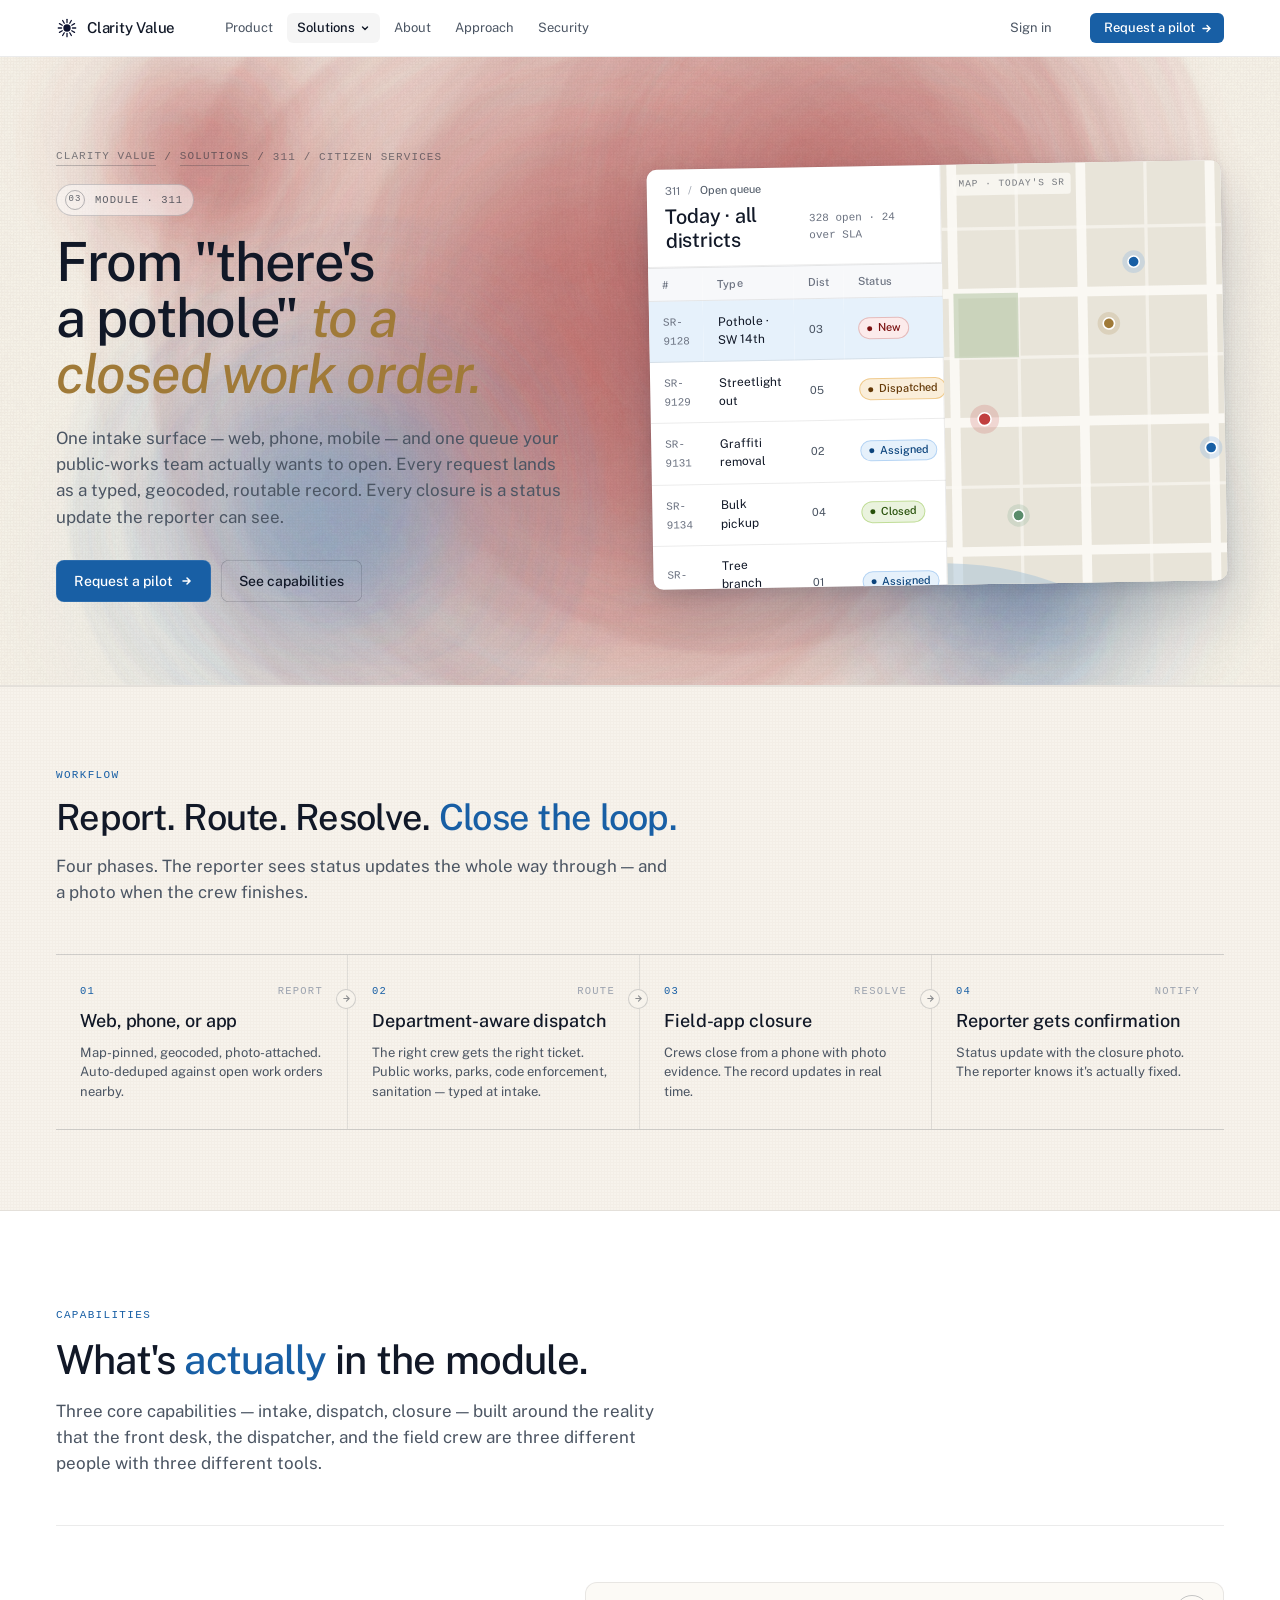
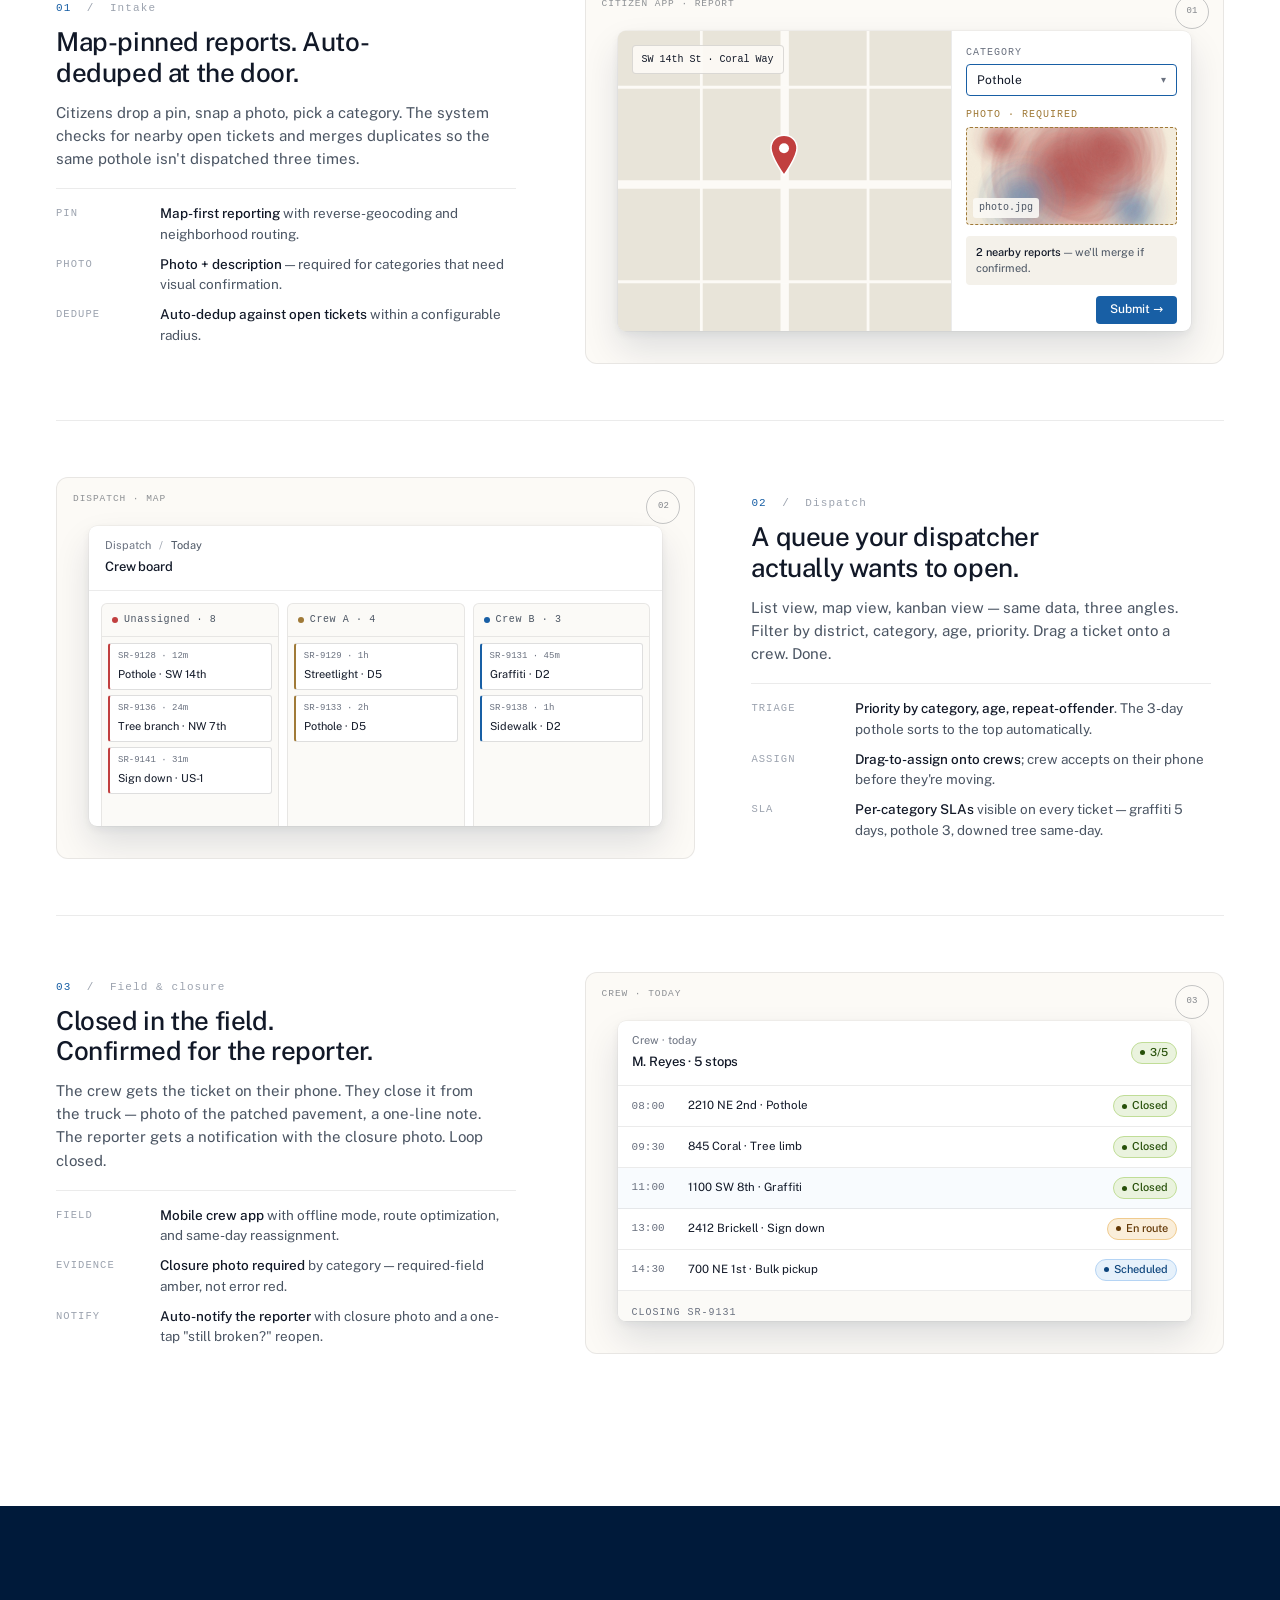
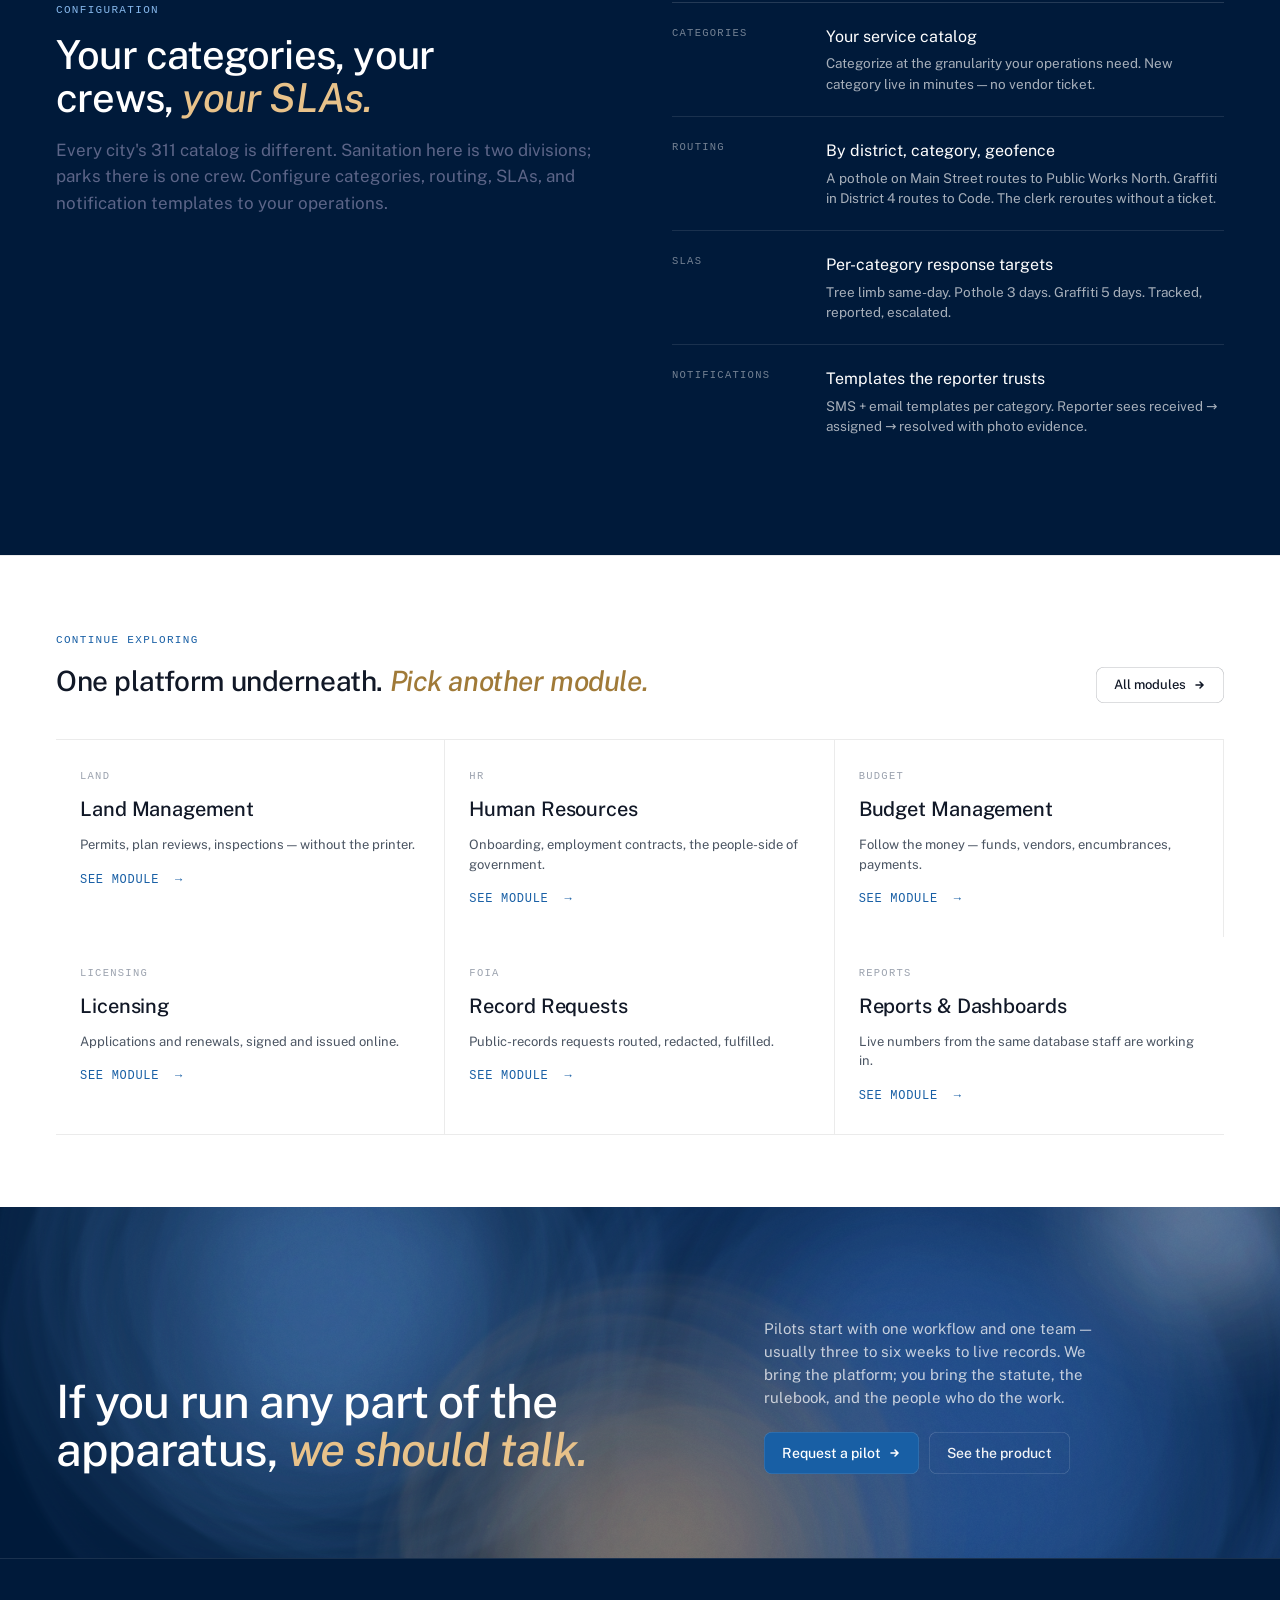
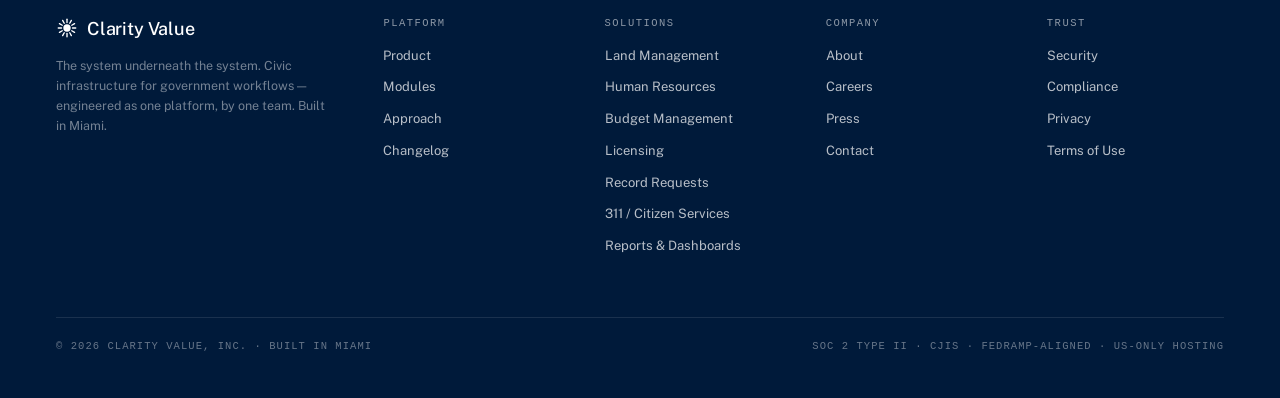
==== commit 689713f1: "Brand copy: 'work of government' → 'government workflows' across OG card + meta tags + footers + ros" ====
--- a/311.html
+++ b/311.html
@@ -10,13 +10,13 @@
 <meta property="og:url" content="https://clarityvalue.netlify.app/311.html" />
 <meta property="og:title" content="311 / Citizen Services — Clarity Value" />
 <meta property="og:description" content="From a pothole report to a closed work order. One intake surface, one queue." />
-<meta property="og:image" content="https://clarityvalue.netlify.app/art/og-image.png" />
+<meta property="og:image" content="https://clarityvalue.netlify.app/art/og-image.png?v=2" />
 <meta property="og:image:width" content="1200" />
 <meta property="og:image:height" content="630" />
 <meta name="twitter:card" content="summary_large_image" />
 <meta name="twitter:title" content="311 / Citizen Services — Clarity Value" />
 <meta name="twitter:description" content="From a pothole report to a closed work order." />
-<meta name="twitter:image" content="https://clarityvalue.netlify.app/art/og-image.png" />
+<meta name="twitter:image" content="https://clarityvalue.netlify.app/art/og-image.png?v=2" />
 
 <link rel="stylesheet" href="tokens/colors.css" />
 <link rel="stylesheet" href="tokens/typography.css" />
@@ -186,7 +186,7 @@
 </main>
 <div data-cm-slot="footer"></div>
 
-<script src="module-shell.js?v=2"></script>
+<script src="module-shell.js?v=3"></script>
 
 <script>
 /* Hero — split list + map */
--- a/module-shell.css
+++ b/module-shell.css
@@ -218,8 +218,10 @@
   /* Buttons — keep label on a single line */
   .cm-btn{white-space:nowrap}
 
-  /* Module page hero — collapse to 1-col, shrink display type */
-  .cm-mhero{padding:80px 0 56px}
+  /* Module page hero — collapse to 1-col, shrink display type.
+     Top padding tightened from 80px to 32px (module pages need slightly more
+     than homepage to breathe around the breadcrumb row). */
+  .cm-mhero{padding:32px 0 48px}
   .cm-mhero-row{grid-template-columns:1fr;gap:32px}
   .cm-mhero h1,.cm-mhero-h{font-size:32px !important;line-height:1.08;letter-spacing:-0.02em}
   .cm-mhero p,.cm-mhero-sub{font-size:15px;line-height:1.55}
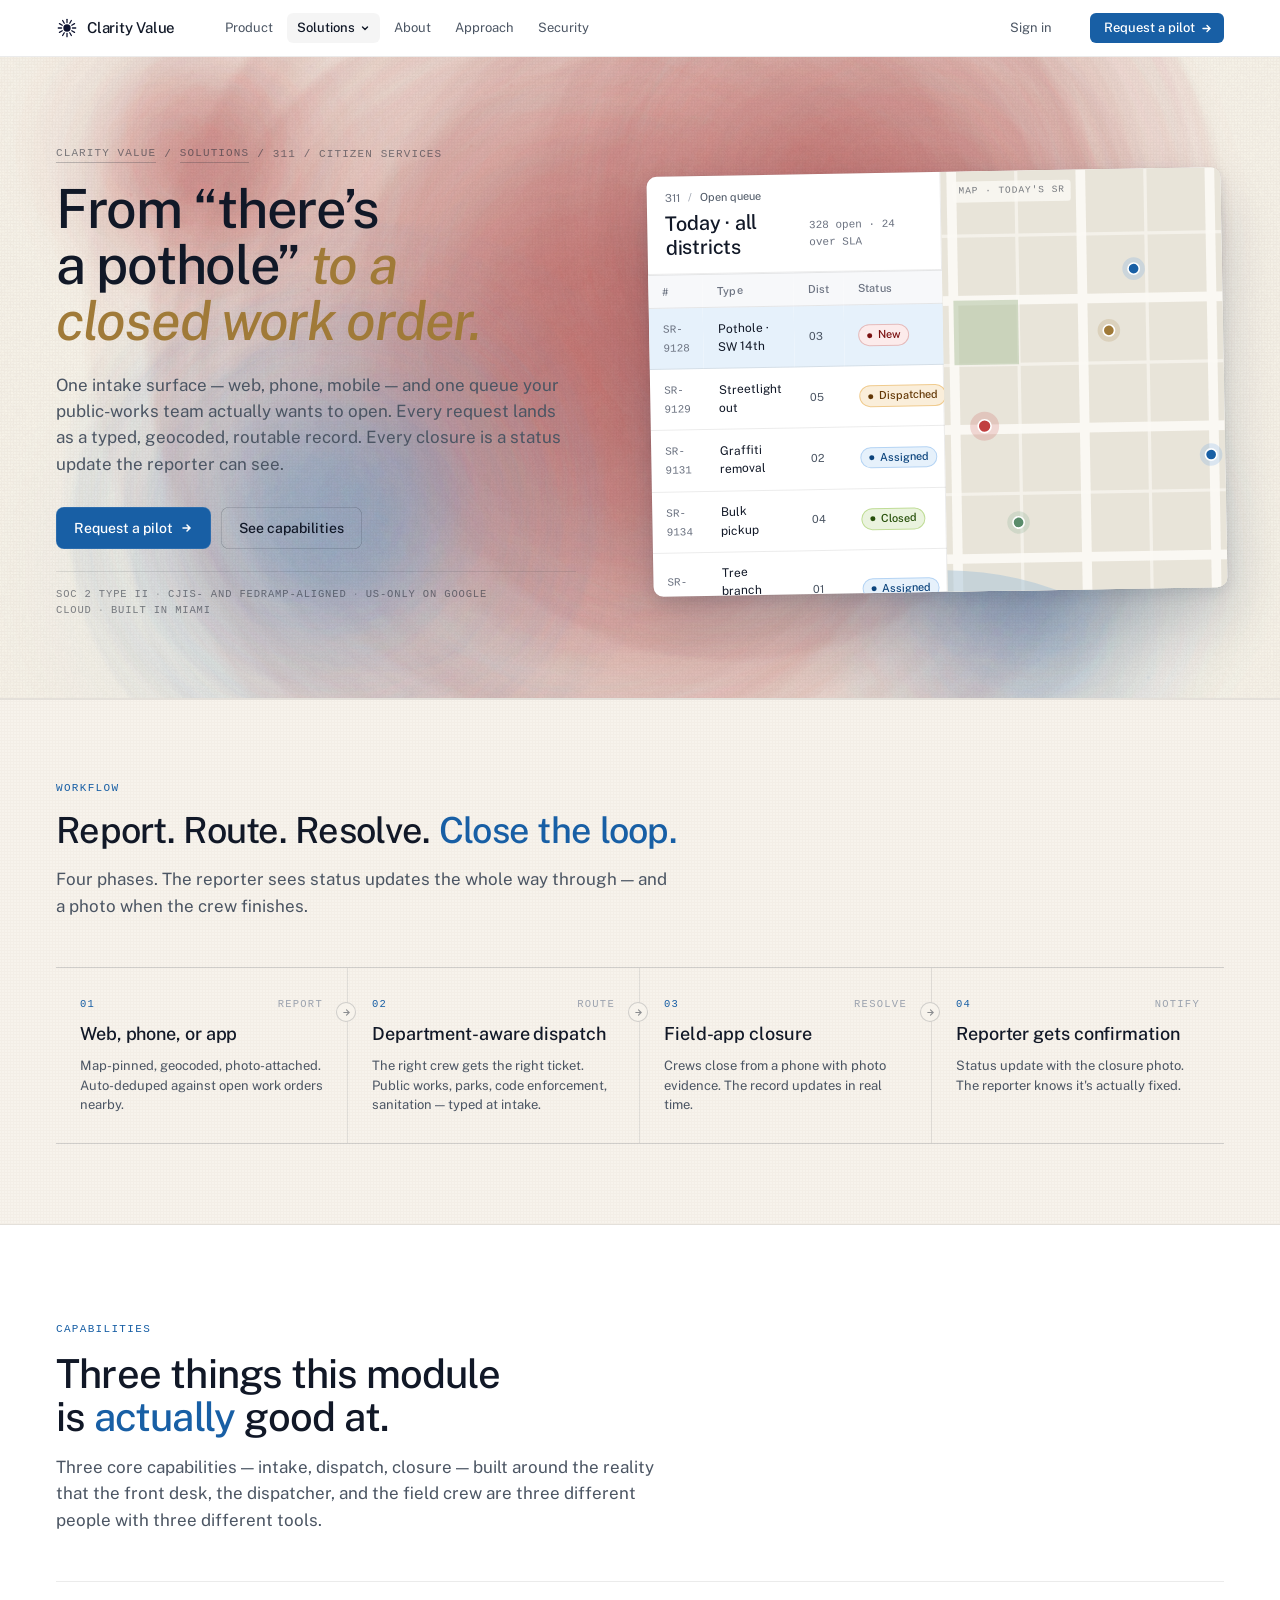
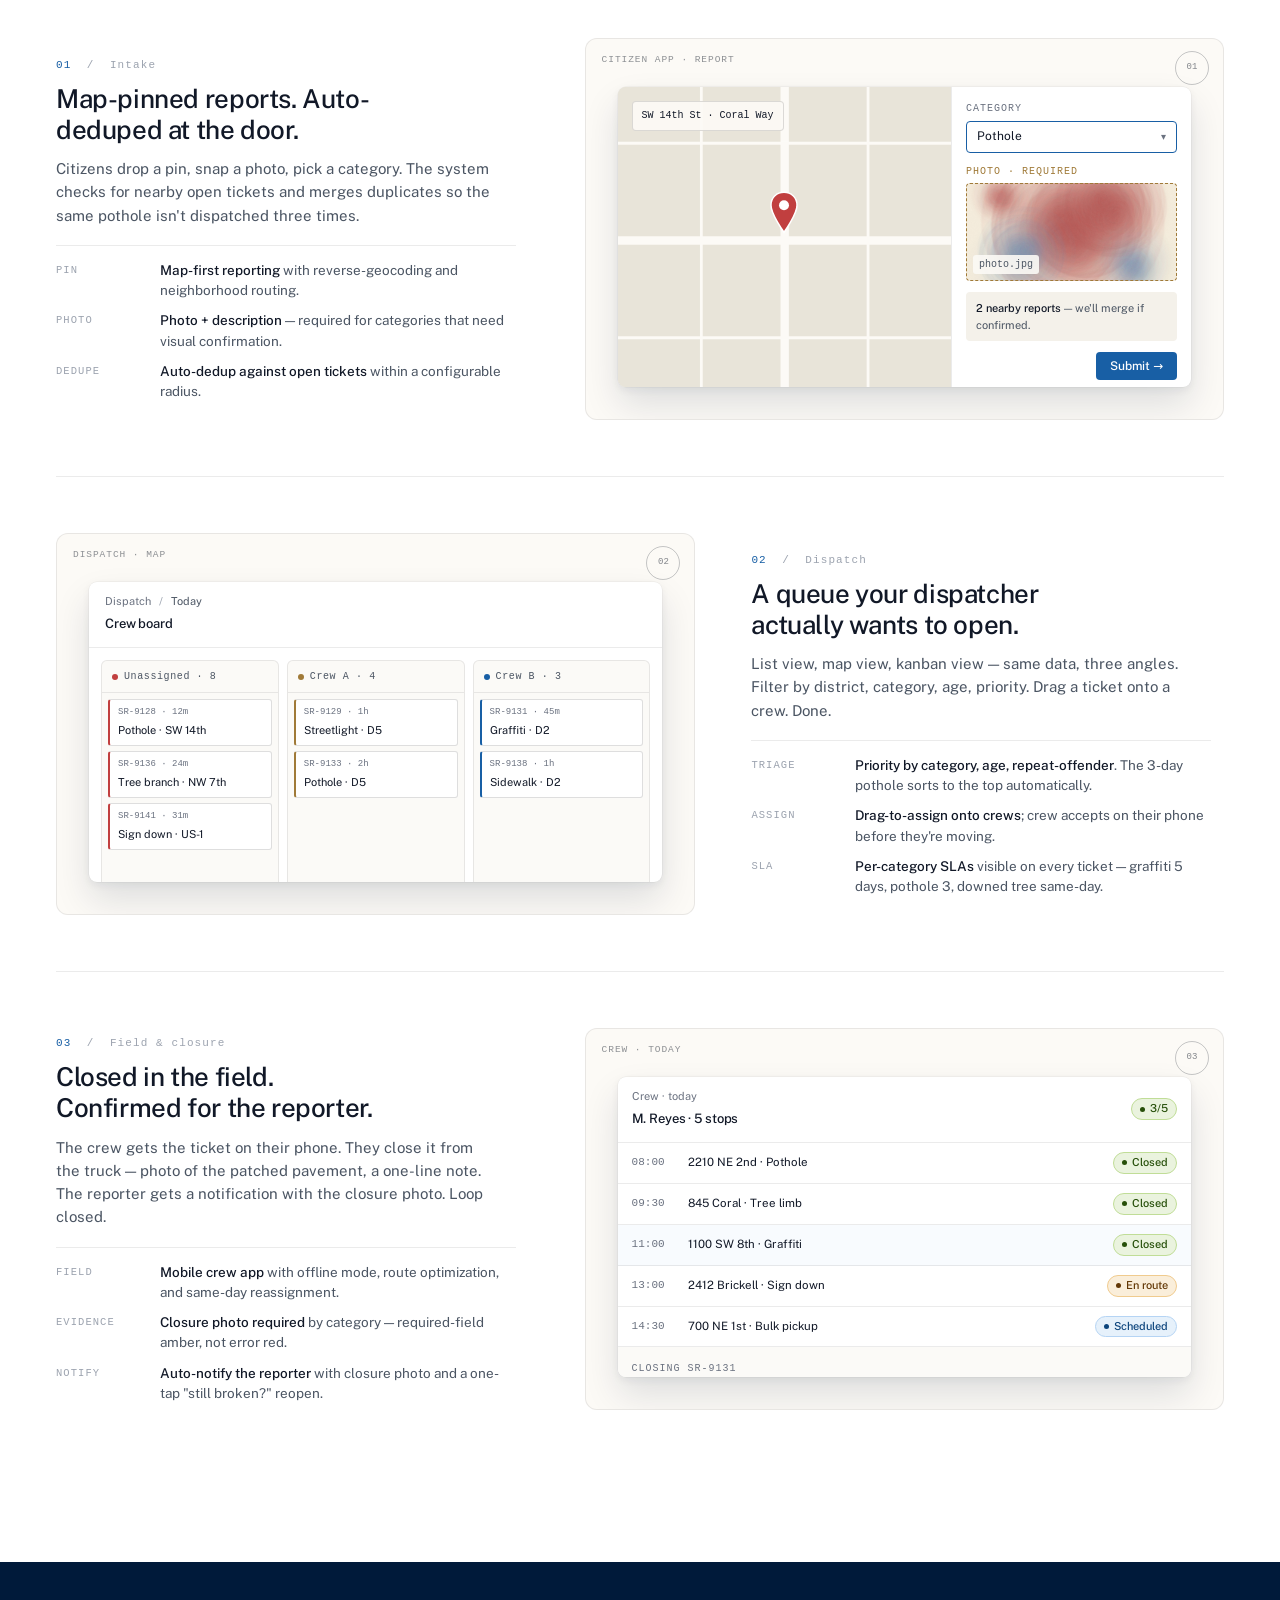
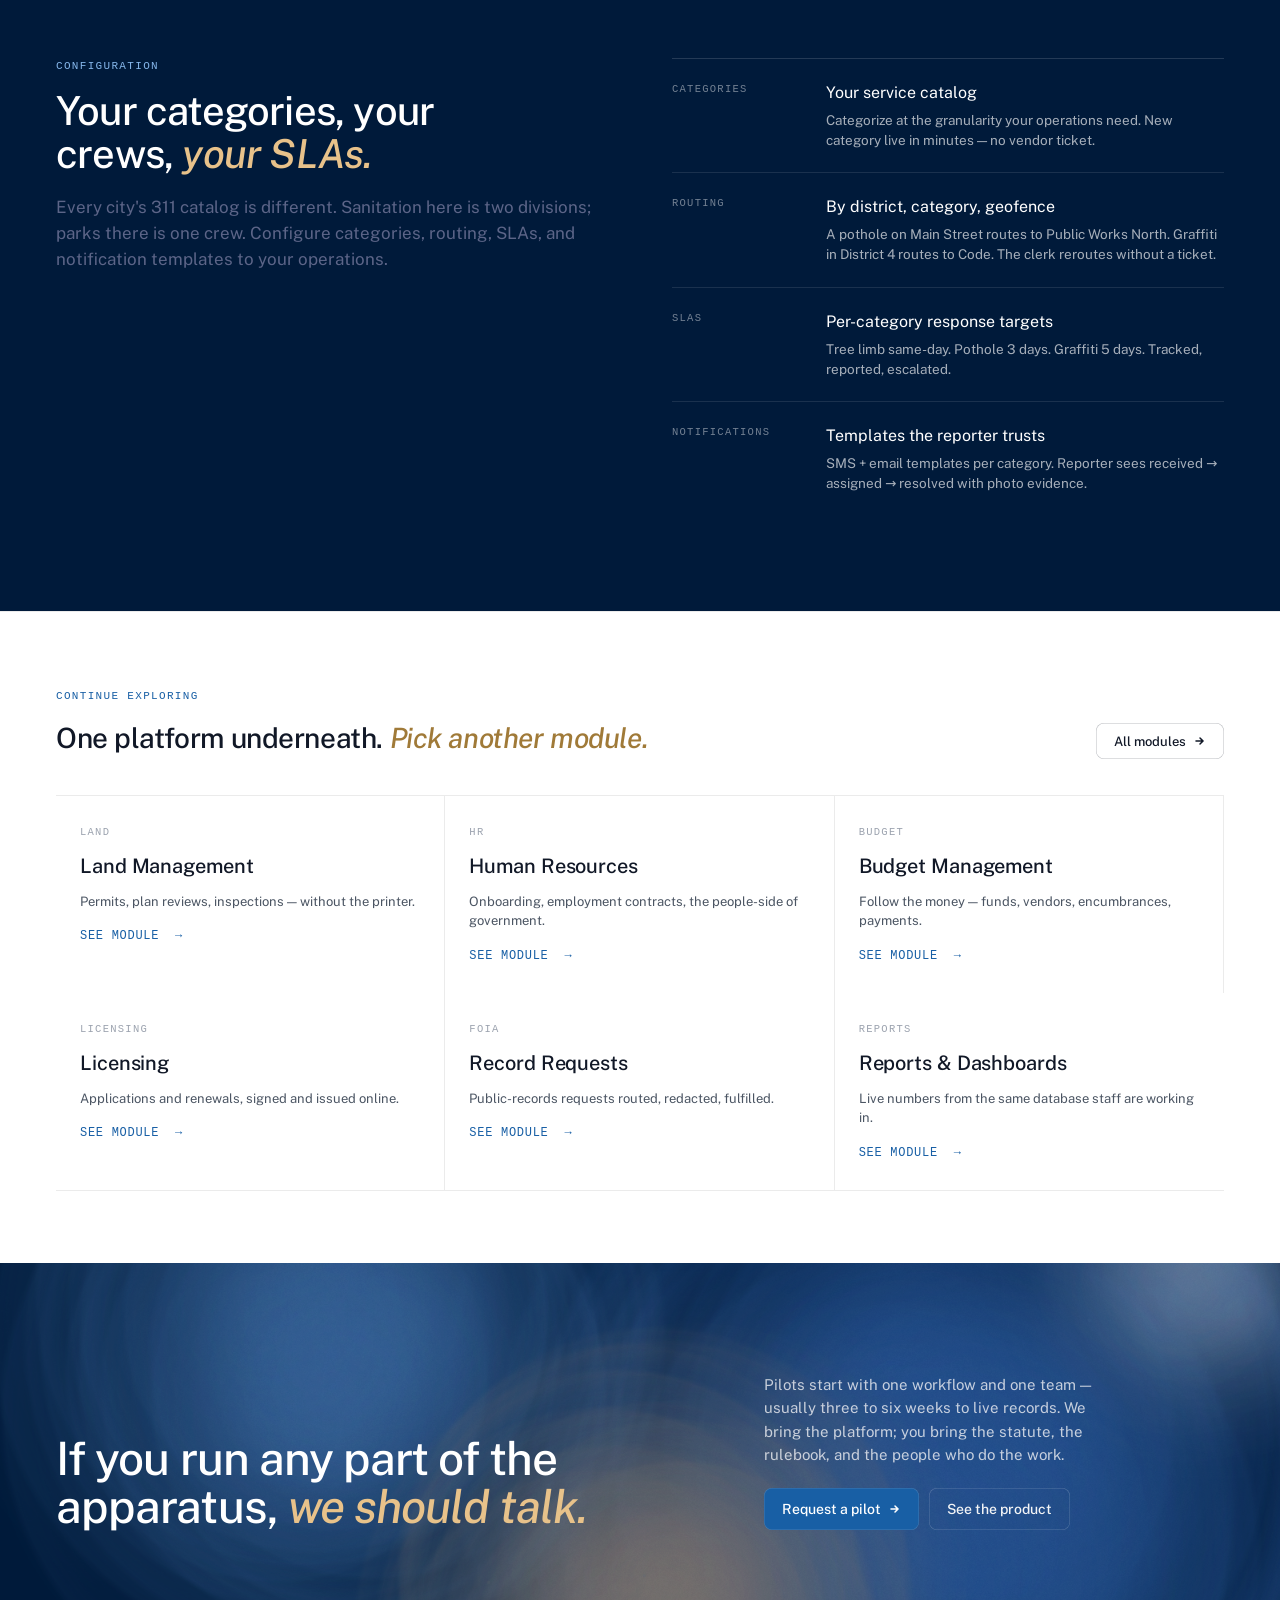
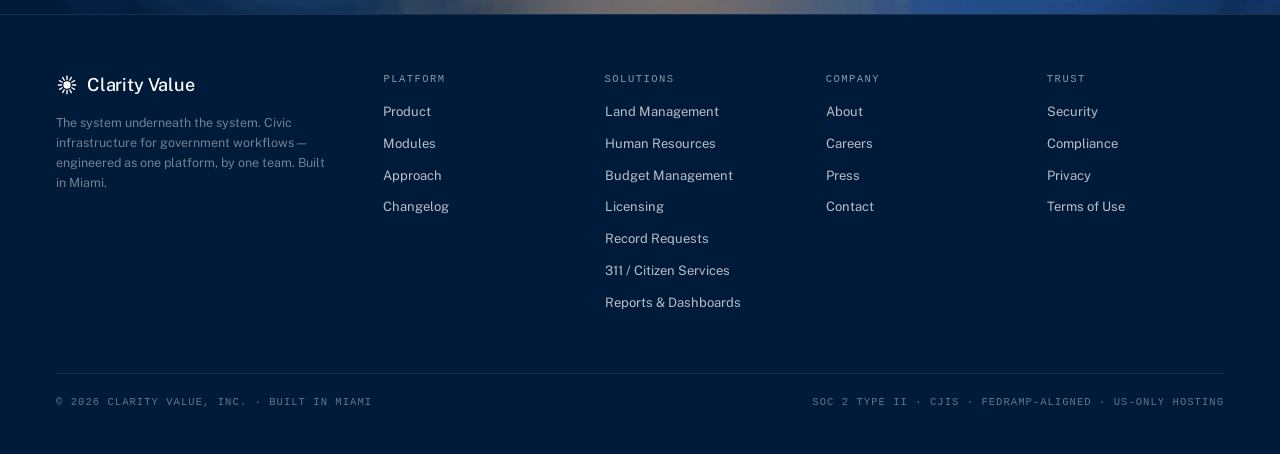
==== commit 5643a413: "Module pages: strip FIG markers + add trust footnote + standardize cap h2 + workflow eyebrow + bump " ====
--- a/311.html
+++ b/311.html
@@ -24,7 +24,7 @@
 <link rel="stylesheet" href="tokens/components-controls.css" />
 <link rel="stylesheet" href="tokens/components-display.css" />
 <link rel="stylesheet" href="tokens/components-shell.css" />
-<link rel="stylesheet" href="module-shell.css?v=2" />
+<link rel="stylesheet" href="module-shell.css?v=3" />
 <!-- Google Analytics -->
 <script async src="https://www.googletagmanager.com/gtag/js?id=G-91MDWR08NJ"></script>
 <script>
@@ -48,15 +48,15 @@
           <a href="index.html#modules">Solutions</a><span>/</span>
           <span>311 / Citizen Services</span>
         </div>
-        <span class="cm-mhero-fig"><span class="cm-fig-mark">03</span><span>Module · 311</span></span>
-        <h1>From "there's a pothole" <em class="cm-script">to a closed work order.</em></h1>
-        <p class="cm-mhero-lede">One intake surface — web, phone, mobile — and one queue your public-works team actually wants to open. Every request lands as a typed, geocoded, routable record. Every closure is a status update the reporter can see.</p>
+        <h1>From &ldquo;there&rsquo;s a pothole&rdquo; <em class="cm-script">to a closed work order.</em></h1>
+        <p class="cm-mhero-lede">One intake surface &mdash; web, phone, mobile &mdash; and one queue your public-works team actually wants to open. Every request lands as a typed, geocoded, routable record. Every closure is a status update the reporter can see.</p>
         <div class="cm-mhero-ctas">
           <a class="cm-btn cm-btn--primary" href="contacts.html">Request a pilot
             <svg viewBox="0 0 12 12" fill="none"><path d="M2 6h7M6 3l3 3-3 3" stroke="currentColor" stroke-width="1.5" stroke-linecap="round"/></svg>
           </a>
           <a class="cm-btn cm-btn--ghost" href="#capabilities">See capabilities</a>
         </div>
+        <div class="cm-mhero-trust">SOC 2 Type II<span class="sep">&middot;</span>CJIS- and FedRAMP-aligned<span class="sep">&middot;</span>US-only on Google Cloud<span class="sep">&middot;</span>Built in Miami</div>
       </div>
       <div class="cm-mhero-art">
         <div class="cm-mhero-surface" id="hero-surface" style="left:0;right:0;top:20px;bottom:20px;transform:rotate(-1deg)"></div>
@@ -103,7 +103,7 @@
     <div class="cm-wrap">
       <div class="cm-sec-head">
         <span class="cm-eyebrow cm-eyebrow--blue cm-sec-eyebrow">Capabilities</span>
-        <h2 class="cm-sec-h2">What's <em>actually</em> in the module.</h2>
+        <h2 class="cm-sec-h2">Three things this module is <em>actually</em> good at.</h2>
         <p class="cm-sec-sub">Three core capabilities — intake, dispatch, closure — built around the reality that the front desk, the dispatcher, and the field crew are three different people with three different tools.</p>
       </div>
 
--- a/module-shell.css
+++ b/module-shell.css
@@ -100,6 +100,12 @@
 .cm-btn--ghost-dark:hover{background:rgba(255,255,255,0.06)}
 .cm-btn svg{width:12px;height:12px}
 
+/* Compact one-line trust footnote under hero CTAs. Caps mono, muted, low visual weight.
+   Sits below the CTAs so a buyer landing directly on a module page (e.g. from search)
+   gets credibility signals without scrolling to the footer. Added 2026-05-05. */
+.cm-mhero-trust{margin-top:22px;padding-top:14px;border-top:0.5px solid rgba(31,39,51,0.10);max-width:520px;font-family:var(--cv-font-mono);font-size:10.5px;font-weight:500;letter-spacing:0.08em;text-transform:uppercase;color:rgba(31,39,51,0.55);line-height:1.55}
+.cm-mhero-trust .sep{color:rgba(31,39,51,0.30);margin:0 6px}
+
 .cm-mhero-art{position:relative;height:460px}
 .cm-mhero-surface{position:absolute;background:#fff;border-radius:10px;overflow:hidden;box-shadow:0 30px 60px rgba(0,26,58,0.18),0 6px 14px rgba(0,26,58,0.10),0 0 0 0.5px rgba(0,0,0,0.06)}
 
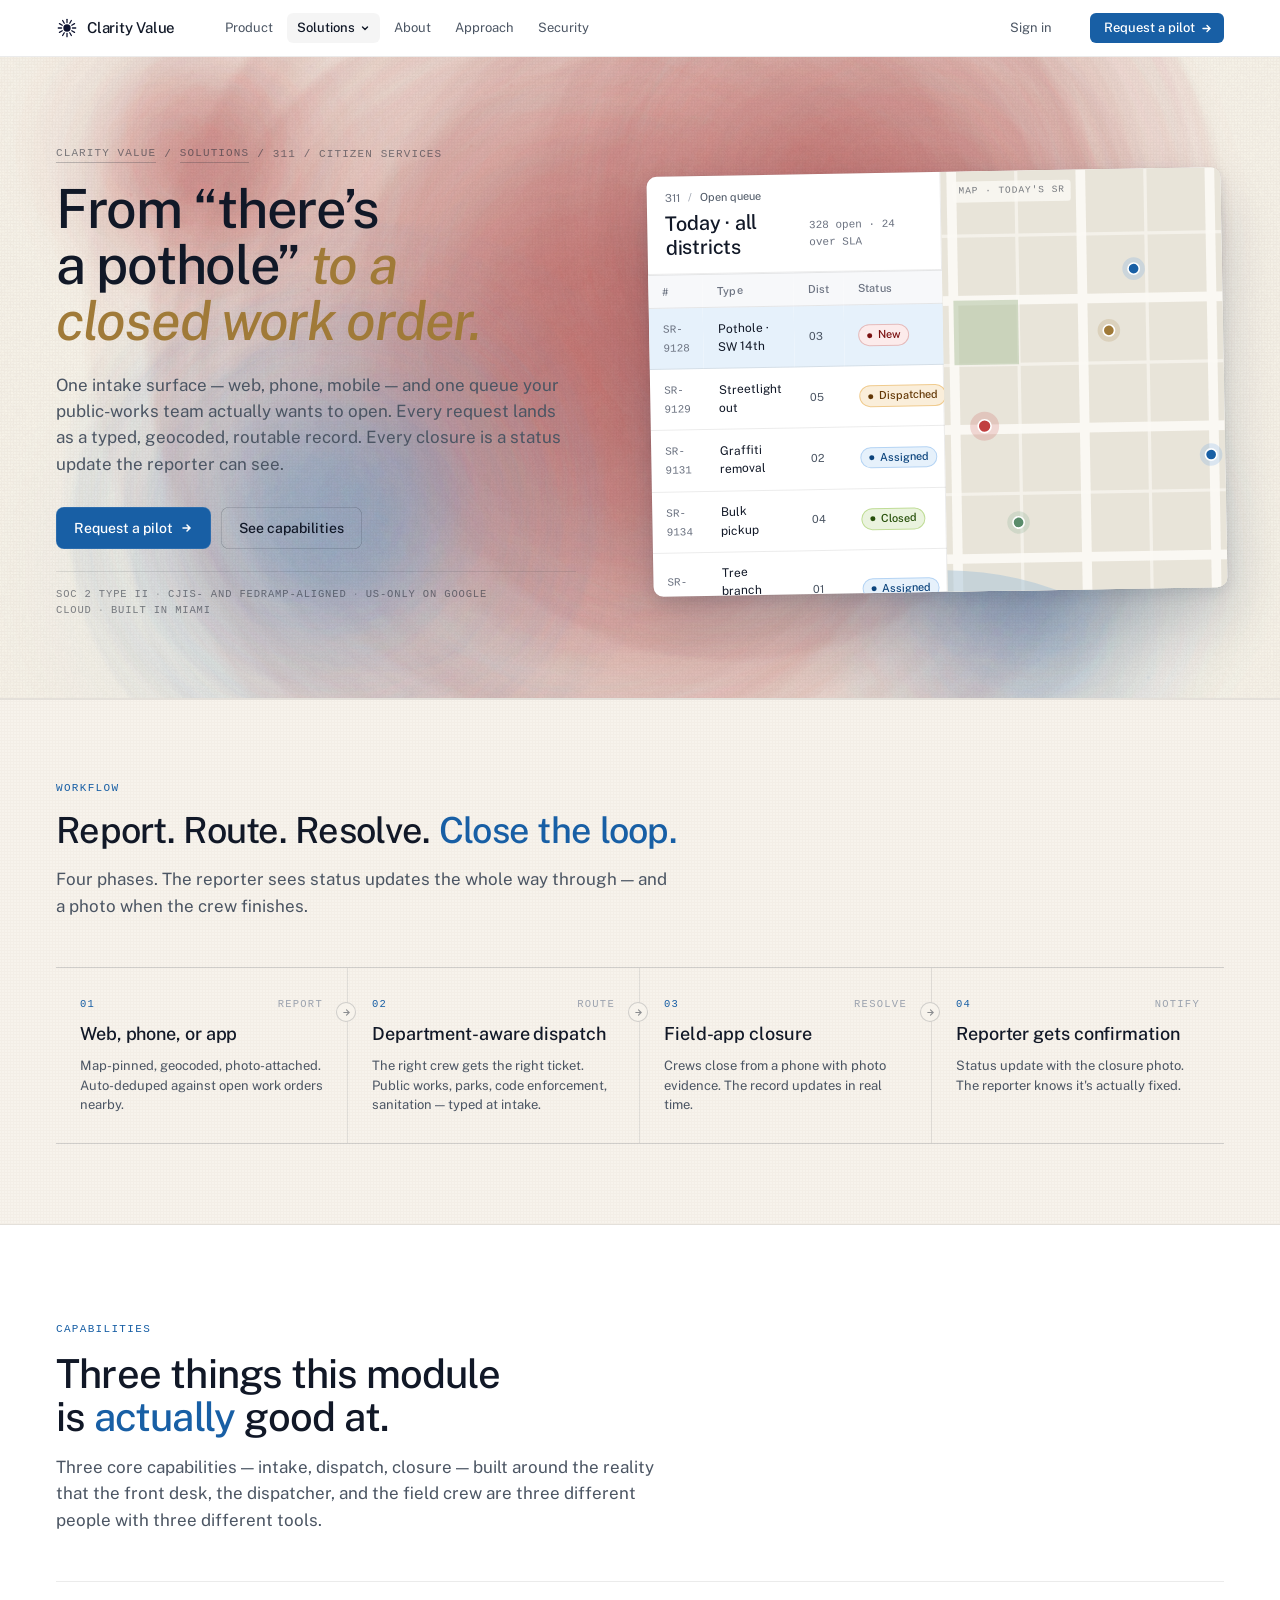
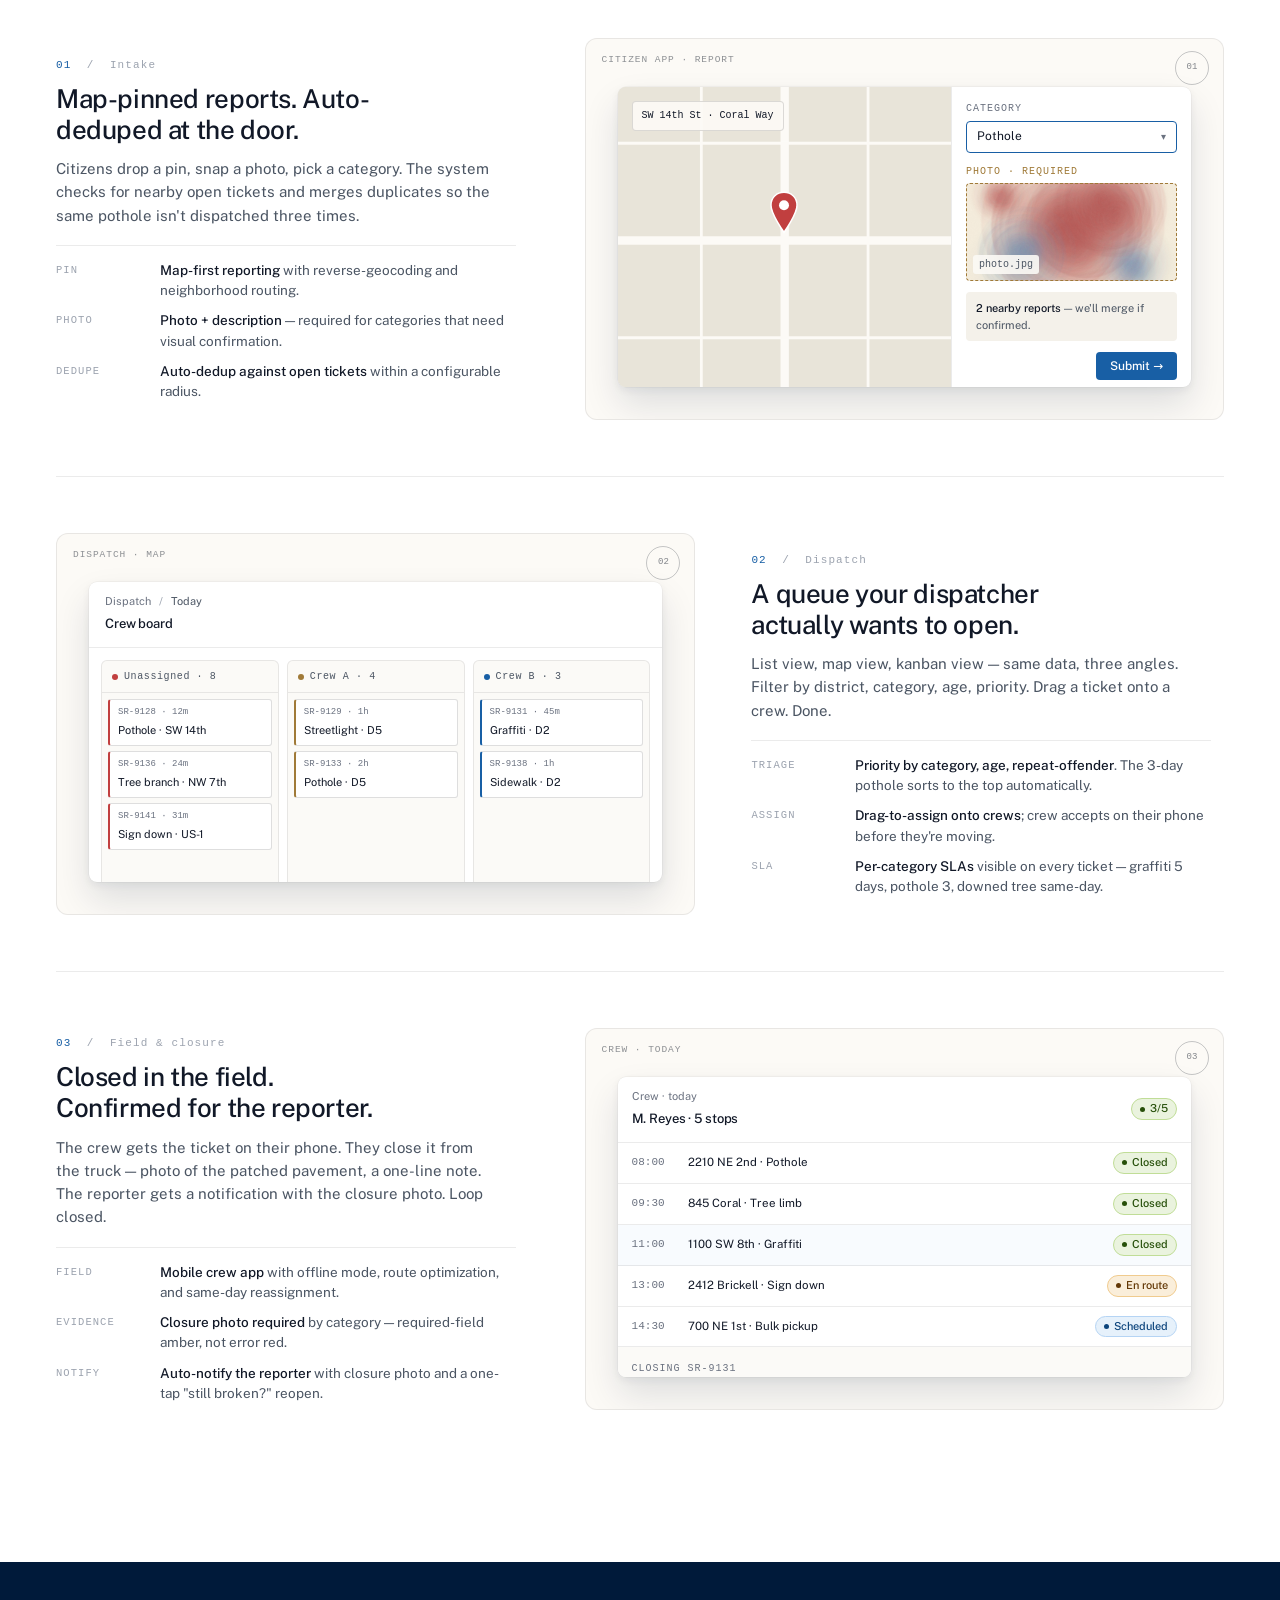
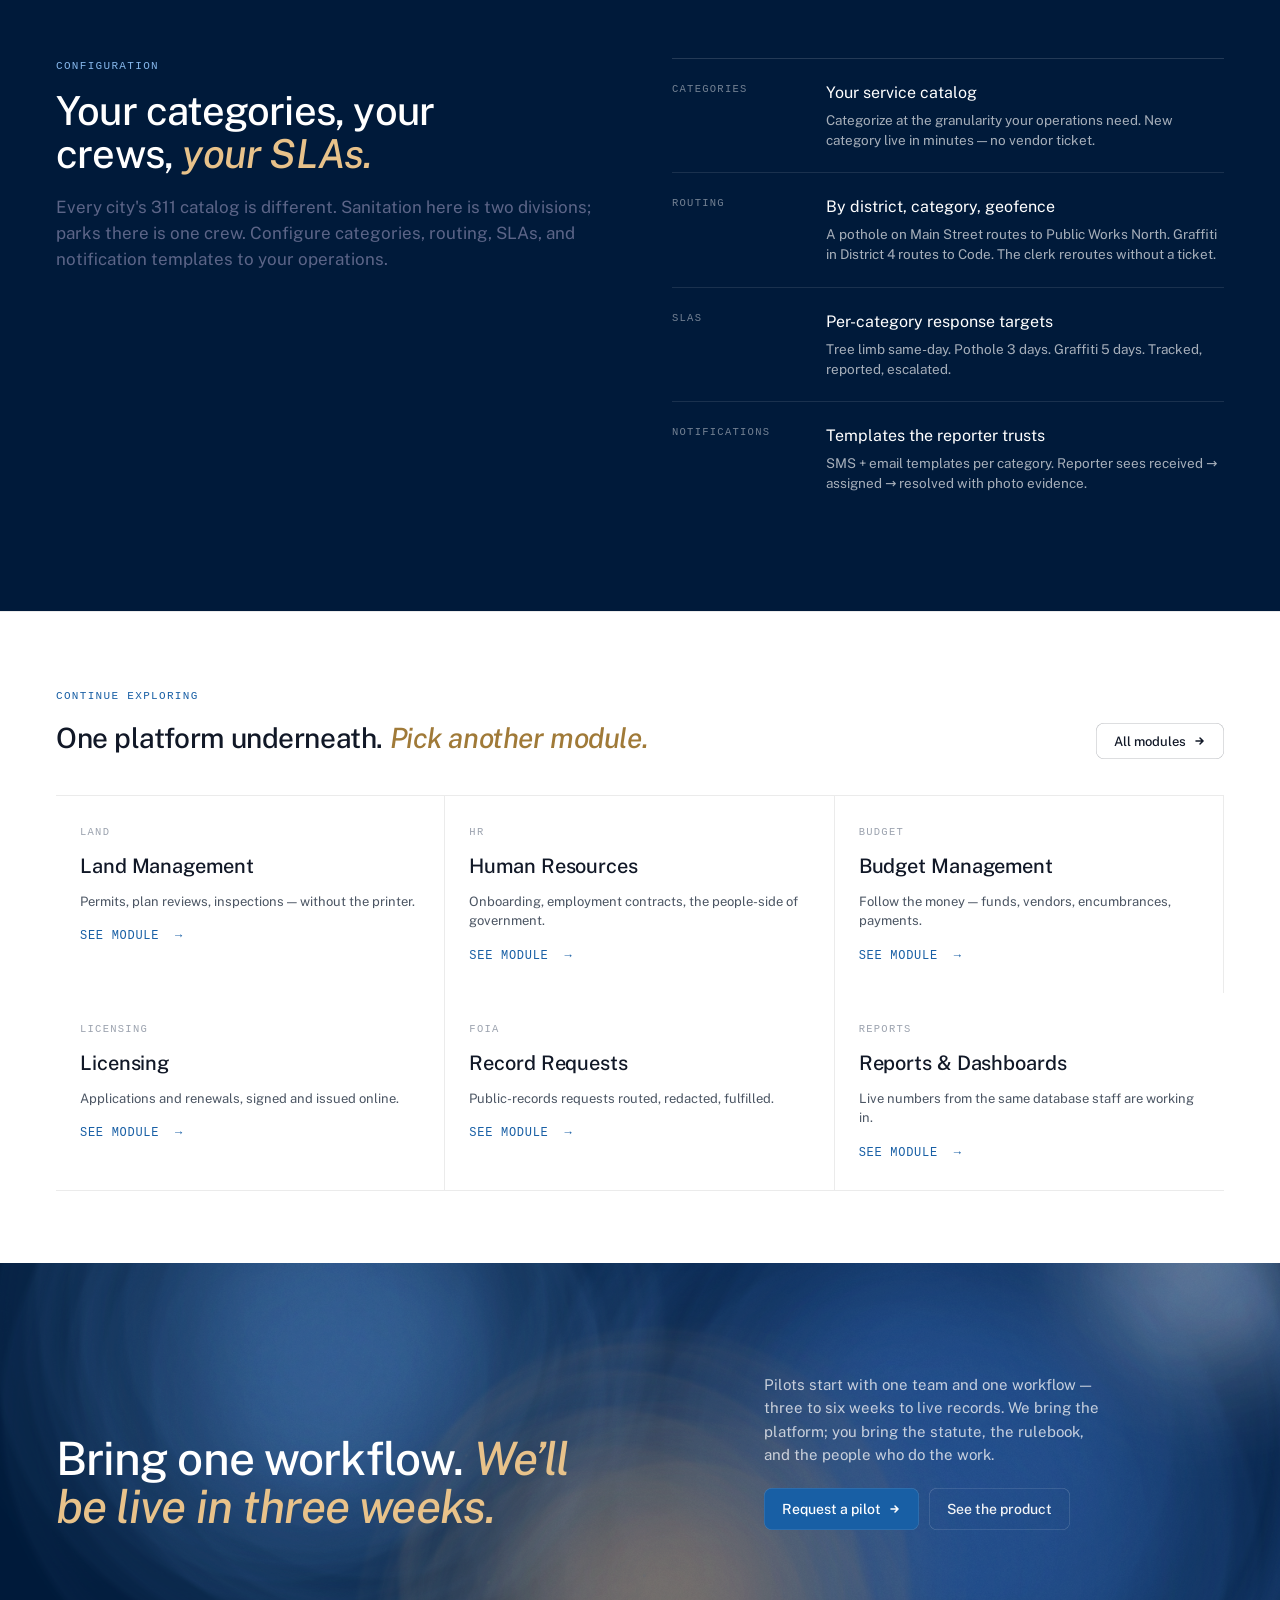
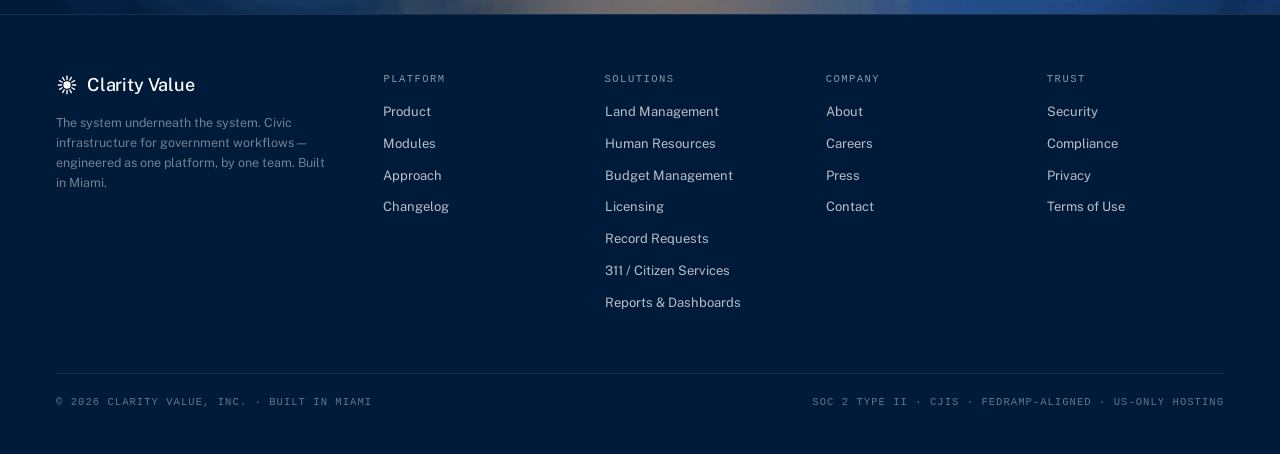
==== commit 881a1c87: "AI brand identity: new homepage AI section + /ai.html deep-dive + module lede mentions + BRAND_VOICE" ====
--- a/311.html
+++ b/311.html
@@ -186,7 +186,7 @@
 </main>
 <div data-cm-slot="footer"></div>
 
-<script src="module-shell.js?v=3"></script>
+<script src="module-shell.js?v=4"></script>
 
 <script>
 /* Hero — split list + map */
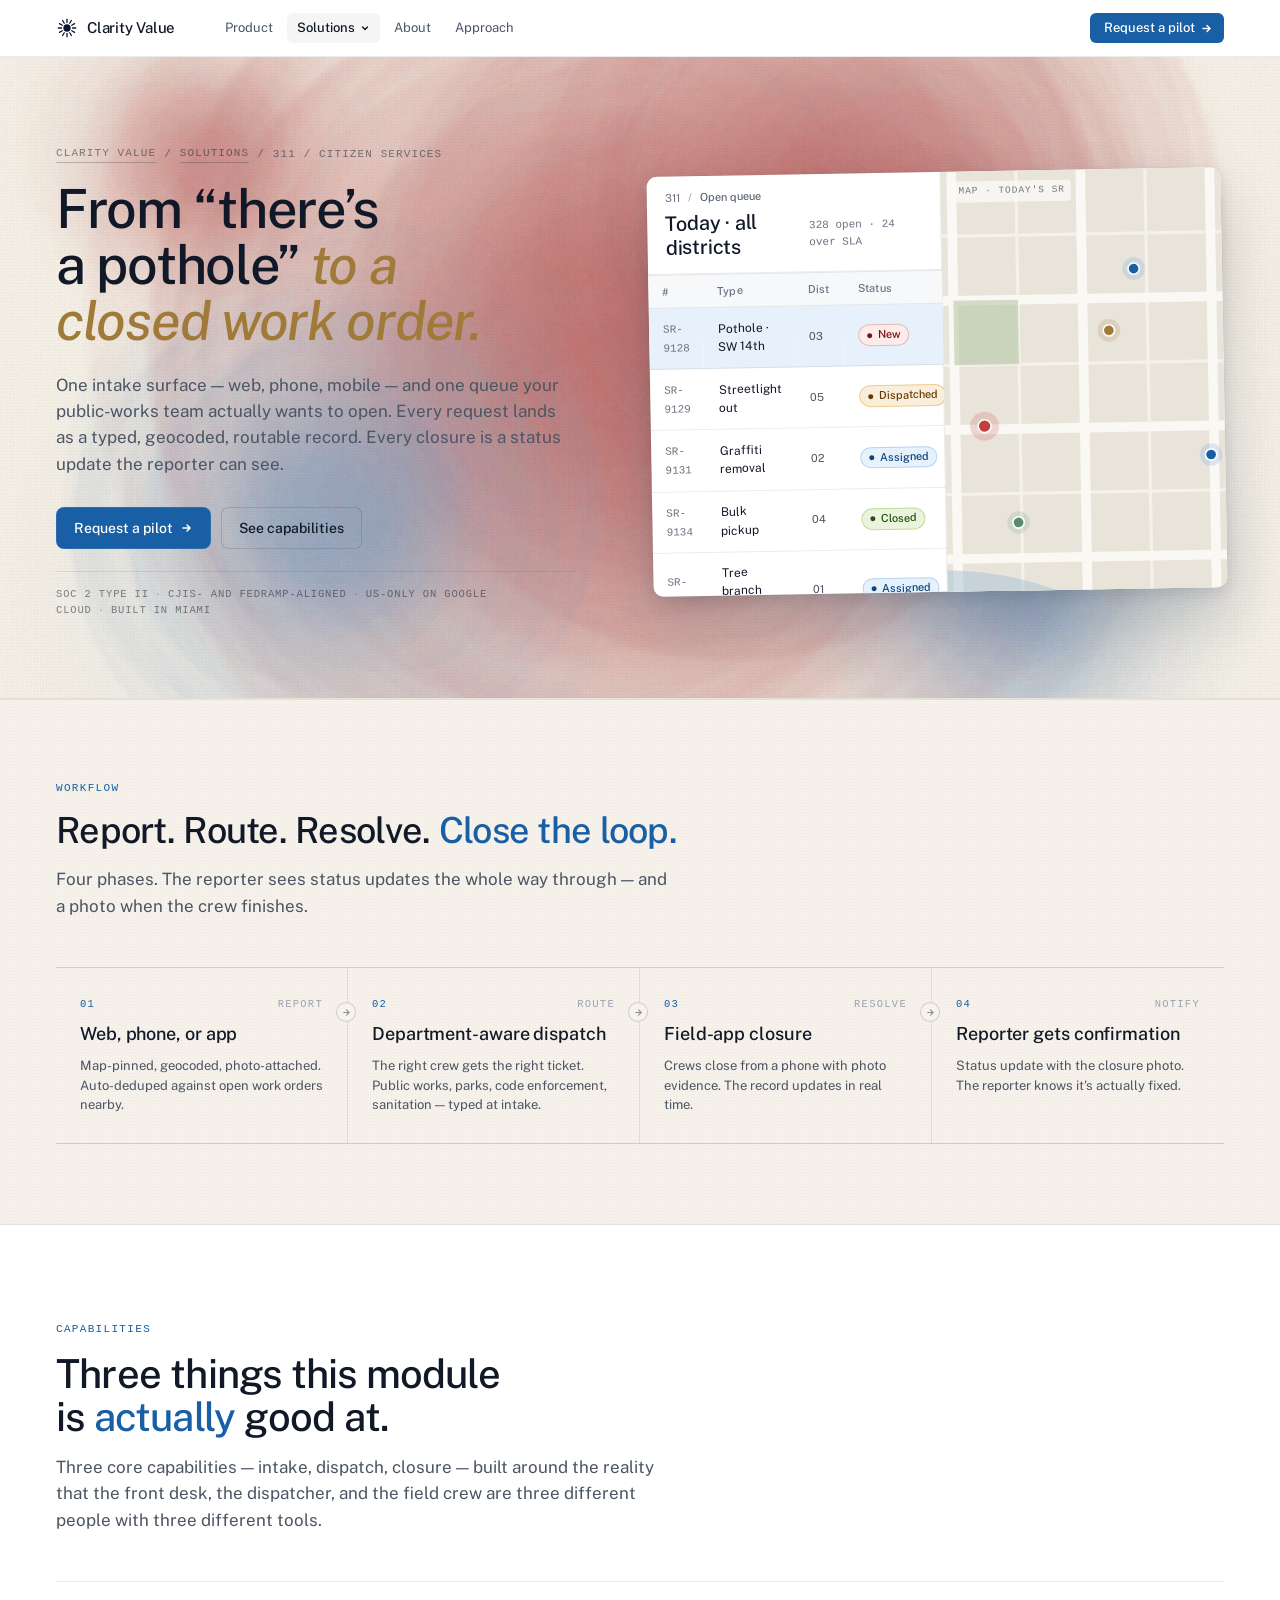
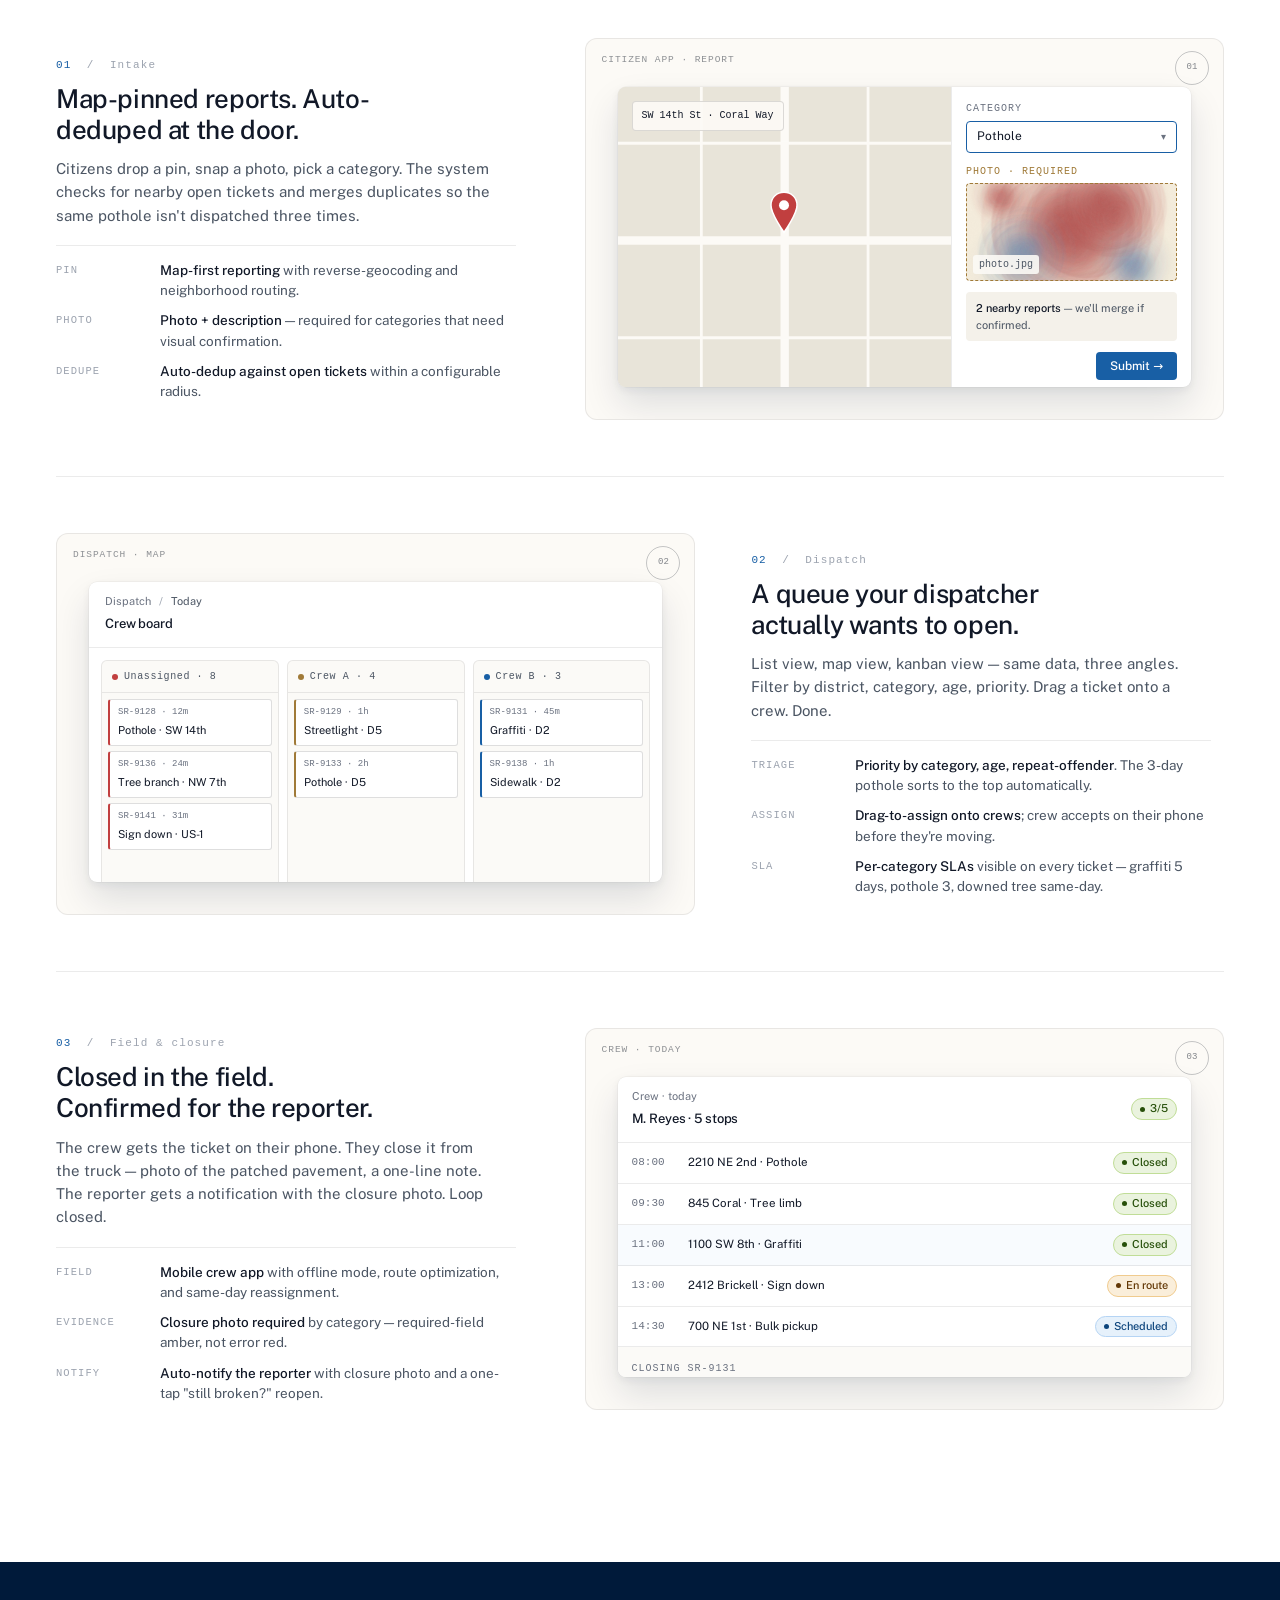
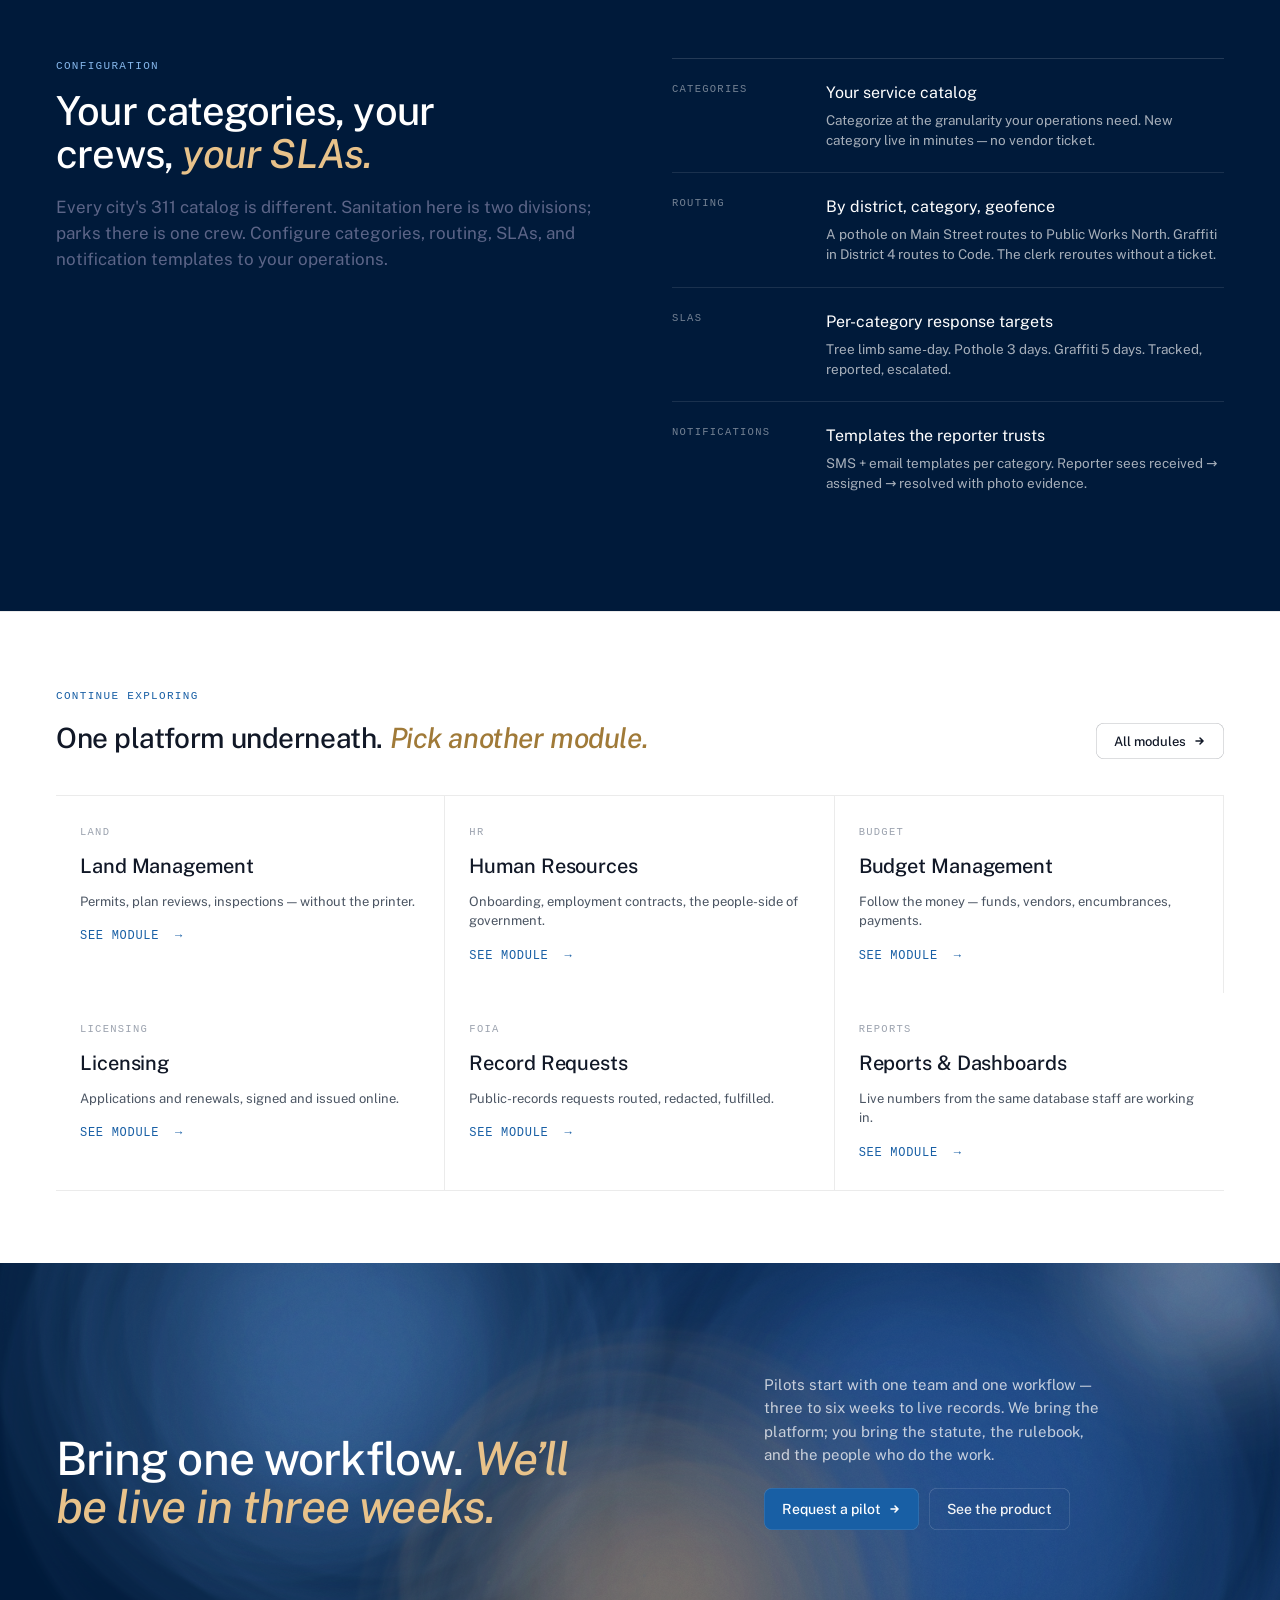
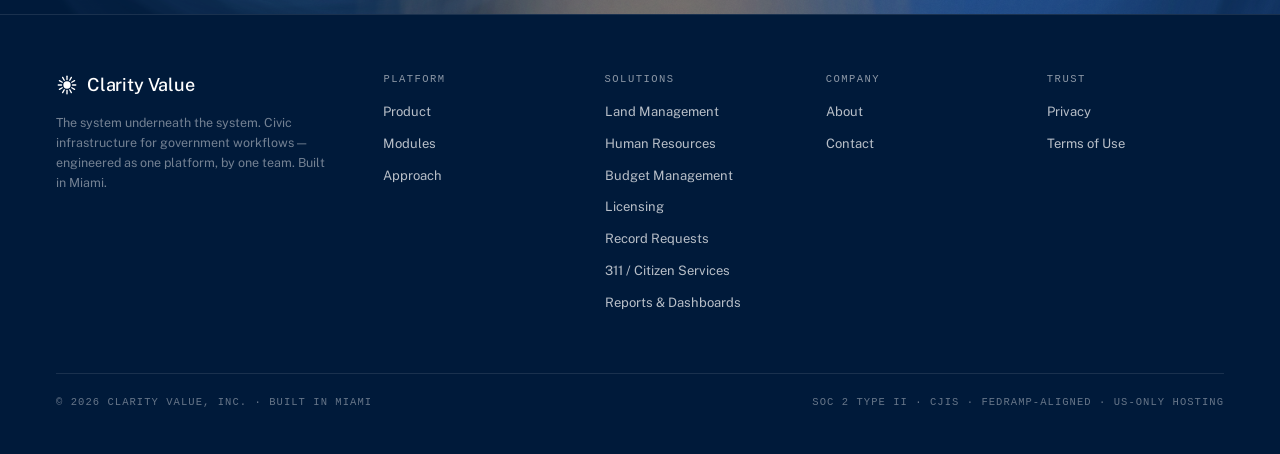
==== commit 536e432f: "Site: drop dead nav links, add canonicals + robots + sitemap, harden headers, ship WOFF2" ====
--- a/311.html
+++ b/311.html
@@ -3,20 +3,26 @@
 <head>
 <meta charset="utf-8" />
 <meta name="viewport" content="width=device-width,initial-scale=1" />
+<link rel="icon" href="/favicon.ico" sizes="any" />
+<link rel="icon" type="image/png" sizes="32x32" href="/icon-32.png" />
+<link rel="apple-touch-icon" href="/apple-touch-icon.png" />
+<link rel="manifest" href="/site.webmanifest" />
+<meta name="theme-color" content="#0F1430" />
+<link rel="canonical" href="https://clarityvalue.co/311" />
 <title>311 / Citizen Services — Clarity Value</title>
 <meta name="description" content="From 'there's a pothole' to a closed work order. One intake surface — web, phone, mobile — and one queue your public-works team actually wants to open." />
 <meta property="og:type" content="website" />
 <meta property="og:site_name" content="Clarity Value" />
-<meta property="og:url" content="https://clarityvalue.netlify.app/311.html" />
+<meta property="og:url" content="https://clarityvalue.co/311" />
 <meta property="og:title" content="311 / Citizen Services — Clarity Value" />
 <meta property="og:description" content="From a pothole report to a closed work order. One intake surface, one queue." />
-<meta property="og:image" content="https://clarityvalue.netlify.app/art/og-image.png?v=2" />
+<meta property="og:image" content="https://clarityvalue.co/art/og-image.png?v=2" />
 <meta property="og:image:width" content="1200" />
 <meta property="og:image:height" content="630" />
 <meta name="twitter:card" content="summary_large_image" />
 <meta name="twitter:title" content="311 / Citizen Services — Clarity Value" />
 <meta name="twitter:description" content="From a pothole report to a closed work order." />
-<meta name="twitter:image" content="https://clarityvalue.netlify.app/art/og-image.png?v=2" />
+<meta name="twitter:image" content="https://clarityvalue.co/art/og-image.png?v=2" />
 
 <link rel="stylesheet" href="tokens/colors.css" />
 <link rel="stylesheet" href="tokens/typography.css" />
@@ -44,14 +50,14 @@
     <div class="cm-mhero-row">
       <div>
         <div class="cm-mhero-crumb">
-          <a href="index.html">Clarity Value</a><span>/</span>
-          <a href="index.html#modules">Solutions</a><span>/</span>
+          <a href="/">Clarity Value</a><span>/</span>
+          <a href="/#modules">Solutions</a><span>/</span>
           <span>311 / Citizen Services</span>
         </div>
         <h1>From &ldquo;there&rsquo;s a pothole&rdquo; <em class="cm-script">to a closed work order.</em></h1>
         <p class="cm-mhero-lede">One intake surface &mdash; web, phone, mobile &mdash; and one queue your public-works team actually wants to open. Every request lands as a typed, geocoded, routable record. Every closure is a status update the reporter can see.</p>
         <div class="cm-mhero-ctas">
-          <a class="cm-btn cm-btn--primary" href="contacts.html">Request a pilot
+          <a class="cm-btn cm-btn--primary" href="/contacts">Request a pilot
             <svg viewBox="0 0 12 12" fill="none"><path d="M2 6h7M6 3l3 3-3 3" stroke="currentColor" stroke-width="1.5" stroke-linecap="round"/></svg>
           </a>
           <a class="cm-btn cm-btn--ghost" href="#capabilities">See capabilities</a>
--- a/tokens/typography.css
+++ b/tokens/typography.css
@@ -4,25 +4,25 @@
    Two weights only — 400 regular, 500 emphasized. No 600, no 700.
    ============================================================ */
 
-/* Brand fonts — Public Sans (self-hosted) */
-@font-face { font-family: "Public Sans"; font-style: normal;  font-weight: 100; src: url("../fonts/PublicSans-Thin.ttf") format("truetype"); font-display: swap; }
-@font-face { font-family: "Public Sans"; font-style: italic;  font-weight: 100; src: url("../fonts/PublicSans-ThinItalic.ttf") format("truetype"); font-display: swap; }
-@font-face { font-family: "Public Sans"; font-style: normal;  font-weight: 200; src: url("../fonts/PublicSans-ExtraLight.ttf") format("truetype"); font-display: swap; }
-@font-face { font-family: "Public Sans"; font-style: italic;  font-weight: 200; src: url("../fonts/PublicSans-ExtraLightItalic.ttf") format("truetype"); font-display: swap; }
-@font-face { font-family: "Public Sans"; font-style: normal;  font-weight: 300; src: url("../fonts/PublicSans-Light.ttf") format("truetype"); font-display: swap; }
-@font-face { font-family: "Public Sans"; font-style: italic;  font-weight: 300; src: url("../fonts/PublicSans-LightItalic.ttf") format("truetype"); font-display: swap; }
-@font-face { font-family: "Public Sans"; font-style: normal;  font-weight: 400; src: url("../fonts/PublicSans-Regular.ttf") format("truetype"); font-display: swap; }
-@font-face { font-family: "Public Sans"; font-style: italic;  font-weight: 400; src: url("../fonts/PublicSans-Italic.ttf") format("truetype"); font-display: swap; }
-@font-face { font-family: "Public Sans"; font-style: normal;  font-weight: 500; src: url("../fonts/PublicSans-Medium.ttf") format("truetype"); font-display: swap; }
-@font-face { font-family: "Public Sans"; font-style: italic;  font-weight: 500; src: url("../fonts/PublicSans-MediumItalic.ttf") format("truetype"); font-display: swap; }
-@font-face { font-family: "Public Sans"; font-style: normal;  font-weight: 600; src: url("../fonts/PublicSans-SemiBold.ttf") format("truetype"); font-display: swap; }
-@font-face { font-family: "Public Sans"; font-style: italic;  font-weight: 600; src: url("../fonts/PublicSans-SemiBoldItalic.ttf") format("truetype"); font-display: swap; }
-@font-face { font-family: "Public Sans"; font-style: normal;  font-weight: 700; src: url("../fonts/PublicSans-Bold.ttf") format("truetype"); font-display: swap; }
-@font-face { font-family: "Public Sans"; font-style: italic;  font-weight: 700; src: url("../fonts/PublicSans-BoldItalic.ttf") format("truetype"); font-display: swap; }
-@font-face { font-family: "Public Sans"; font-style: normal;  font-weight: 800; src: url("../fonts/PublicSans-ExtraBold.ttf") format("truetype"); font-display: swap; }
-@font-face { font-family: "Public Sans"; font-style: italic;  font-weight: 800; src: url("../fonts/PublicSans-ExtraBoldItalic.ttf") format("truetype"); font-display: swap; }
-@font-face { font-family: "Public Sans"; font-style: normal;  font-weight: 900; src: url("../fonts/PublicSans-Black.ttf") format("truetype"); font-display: swap; }
-@font-face { font-family: "Public Sans"; font-style: italic;  font-weight: 900; src: url("../fonts/PublicSans-BlackItalic.ttf") format("truetype"); font-display: swap; }
+/* Brand fonts — Public Sans (self-hosted)
+   WOFF2 first, TTF as fallback for anything that cannot read it. WOFF2 is 60%
+   smaller across the family (431 KB of TTF down to 174 KB).
+
+   This block used to declare 18 faces while only 7 font files exist, so 11 of
+   them pointed at URLs that 404 (Thin, ExtraLight, LightItalic, SemiBoldItalic,
+   BoldItalic, ExtraBold, Black and their italics). Browsers only fetch a face
+   when some element actually matches its weight and style, which is why this
+   stayed invisible: the moment any copy used bold italic, it fired a failed
+   request and then synthesized the slant anyway. Only real files are declared
+   now; unlisted weights and styles are synthesized from the nearest face,
+   which is the same result minus the 404. */
+@font-face { font-family: "Public Sans"; font-style: normal;  font-weight: 300; src: url("../fonts/PublicSans-Light.woff2") format("woff2"), url("../fonts/PublicSans-Light.ttf") format("truetype"); font-display: swap; }
+@font-face { font-family: "Public Sans"; font-style: normal;  font-weight: 400; src: url("../fonts/PublicSans-Regular.woff2") format("woff2"), url("../fonts/PublicSans-Regular.ttf") format("truetype"); font-display: swap; }
+@font-face { font-family: "Public Sans"; font-style: italic;  font-weight: 400; src: url("../fonts/PublicSans-Italic.woff2") format("woff2"), url("../fonts/PublicSans-Italic.ttf") format("truetype"); font-display: swap; }
+@font-face { font-family: "Public Sans"; font-style: normal;  font-weight: 500; src: url("../fonts/PublicSans-Medium.woff2") format("woff2"), url("../fonts/PublicSans-Medium.ttf") format("truetype"); font-display: swap; }
+@font-face { font-family: "Public Sans"; font-style: italic;  font-weight: 500; src: url("../fonts/PublicSans-MediumItalic.woff2") format("woff2"), url("../fonts/PublicSans-MediumItalic.ttf") format("truetype"); font-display: swap; }
+@font-face { font-family: "Public Sans"; font-style: normal;  font-weight: 600; src: url("../fonts/PublicSans-SemiBold.woff2") format("woff2"), url("../fonts/PublicSans-SemiBold.ttf") format("truetype"); font-display: swap; }
+@font-face { font-family: "Public Sans"; font-style: normal;  font-weight: 700; src: url("../fonts/PublicSans-Bold.woff2") format("woff2"), url("../fonts/PublicSans-Bold.ttf") format("truetype"); font-display: swap; }
 
 /* Mono — Roboto Mono via Google Fonts (no brand mono font supplied) */
 @import url("https://fonts.googleapis.com/css2?family=Roboto+Mono:wght@400;500&display=swap");
